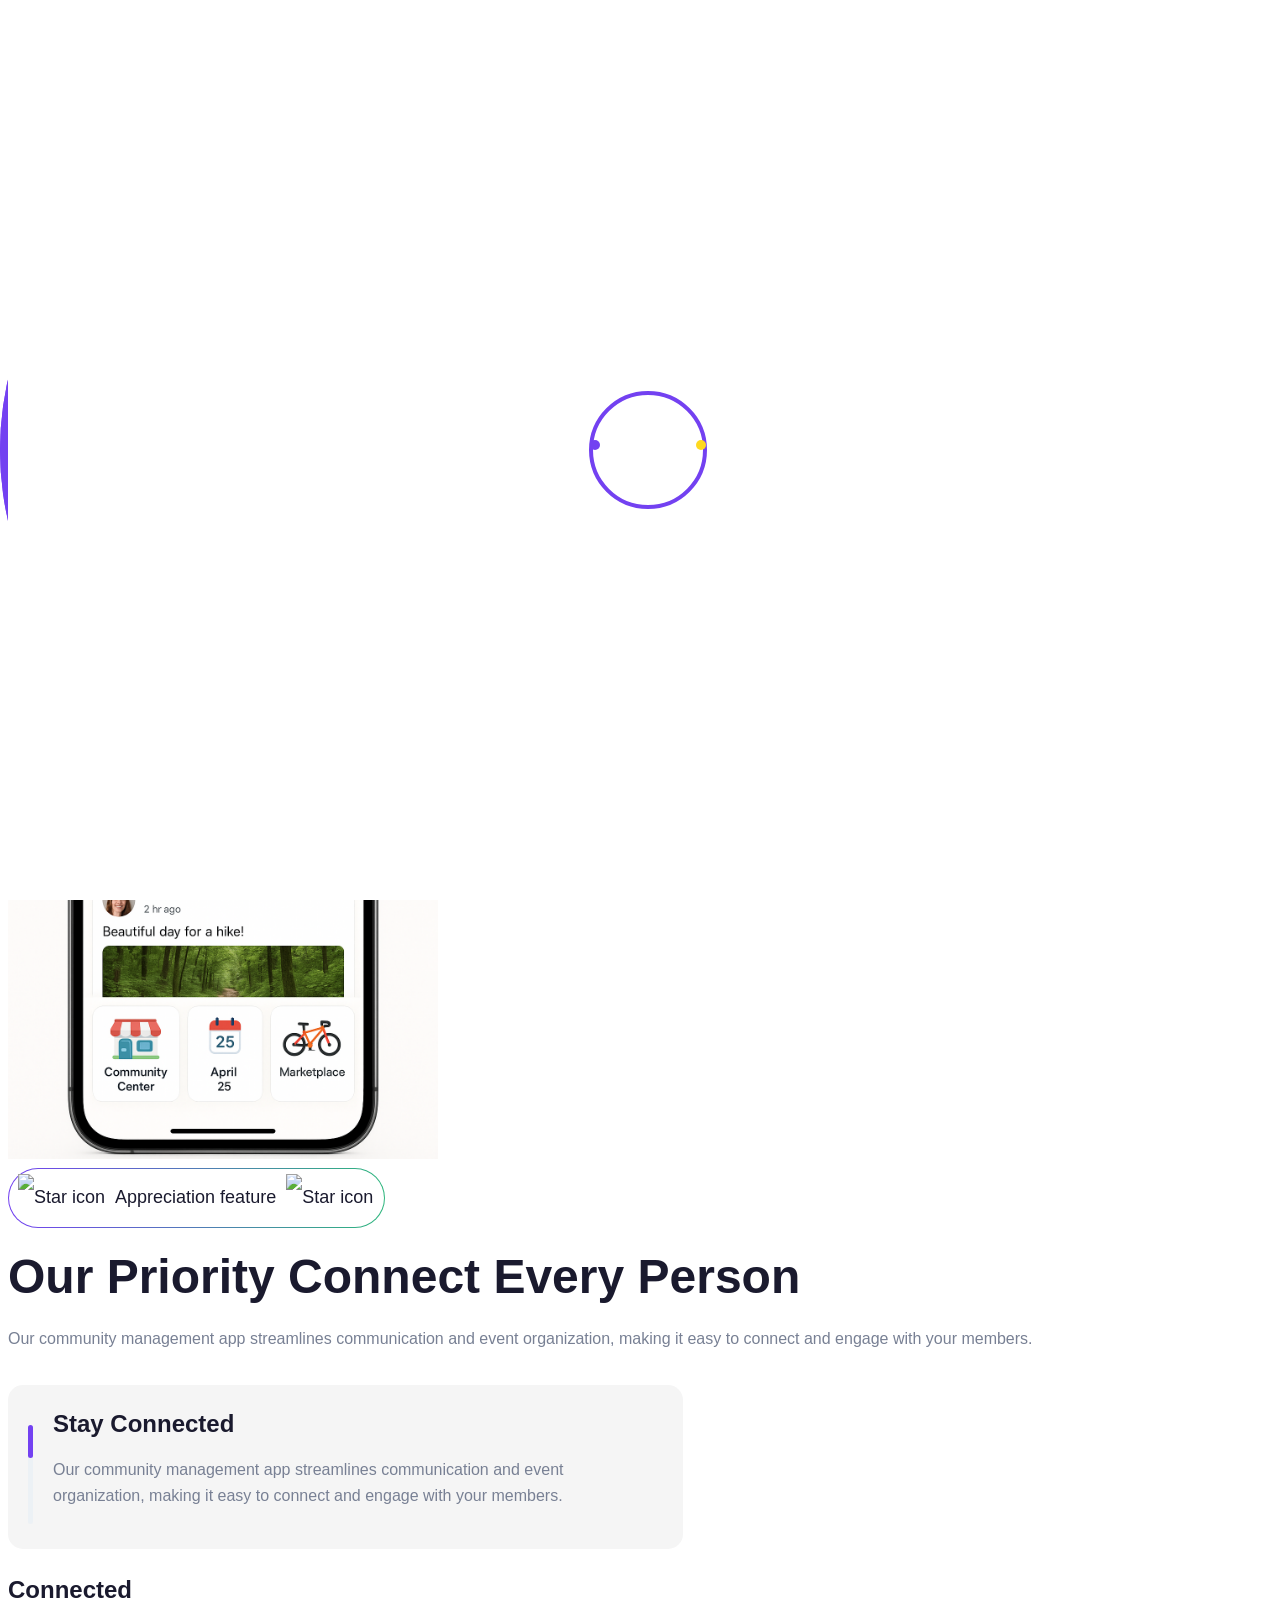
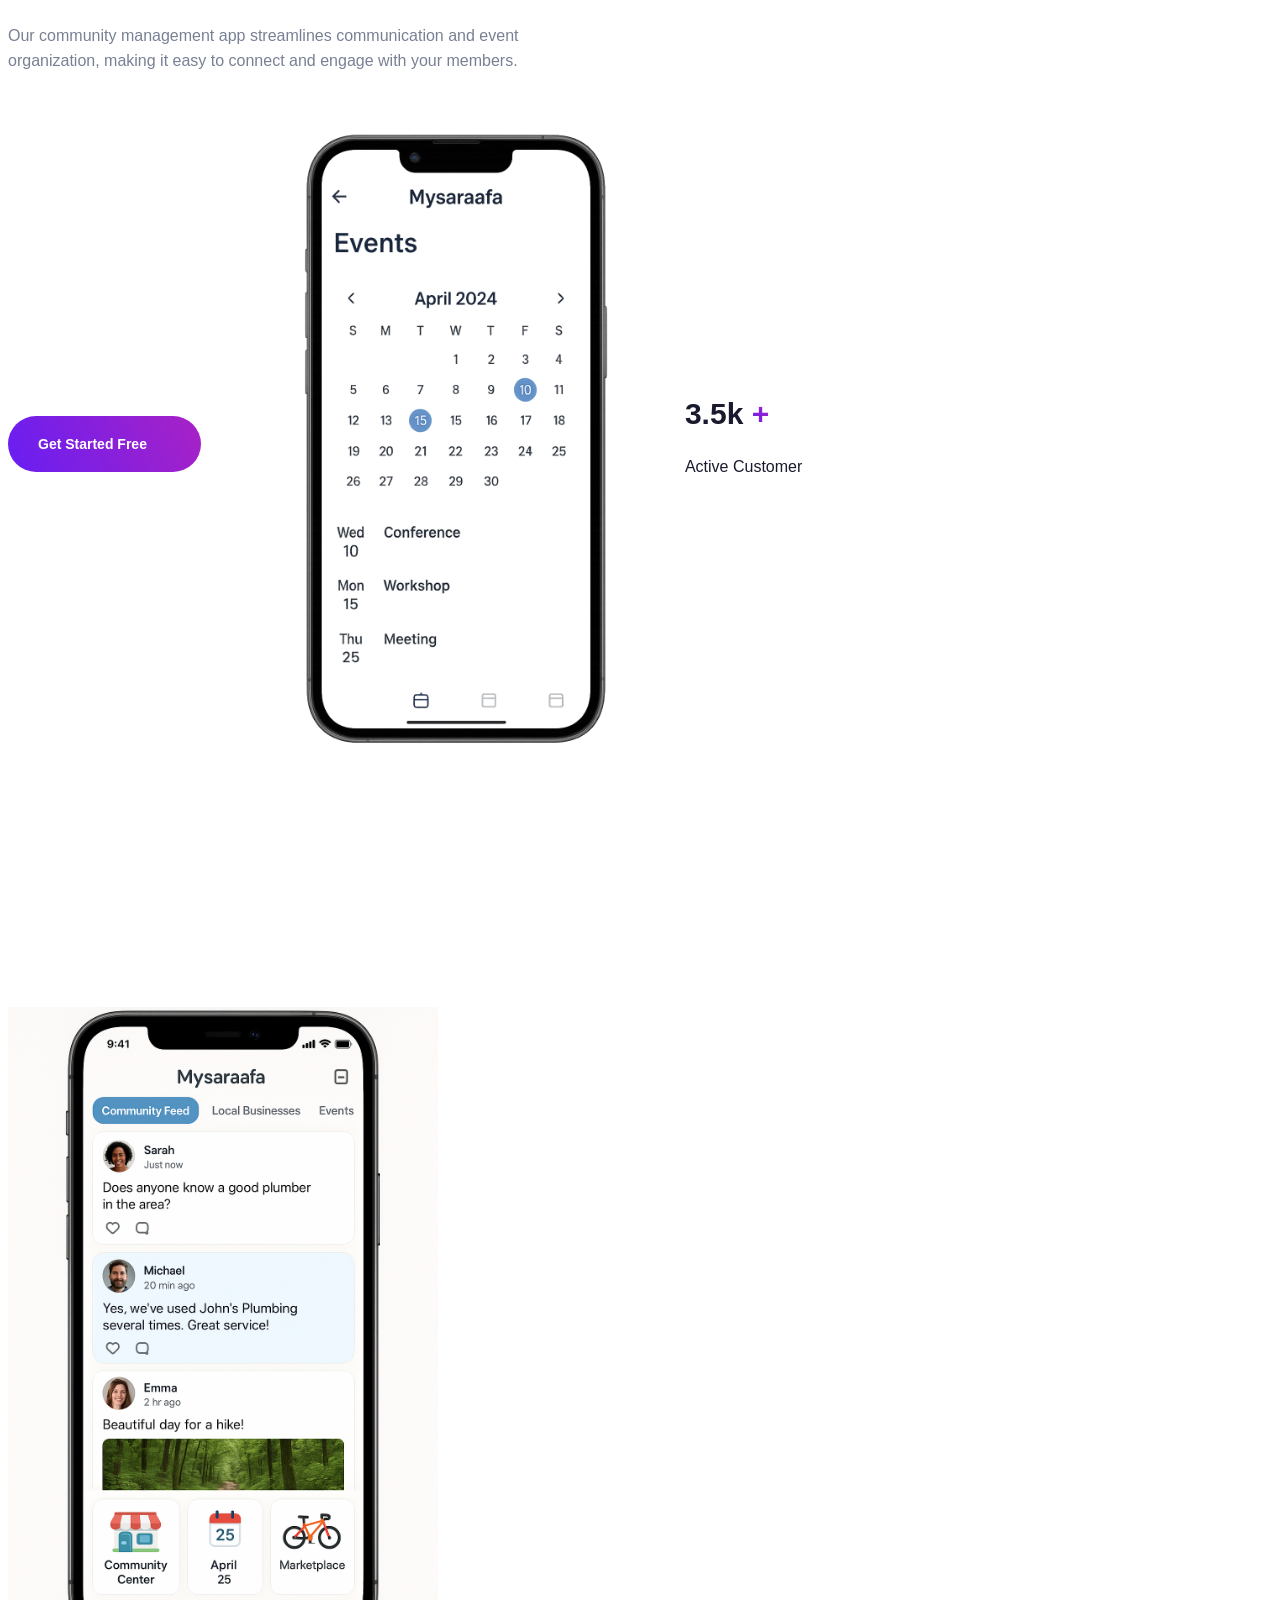
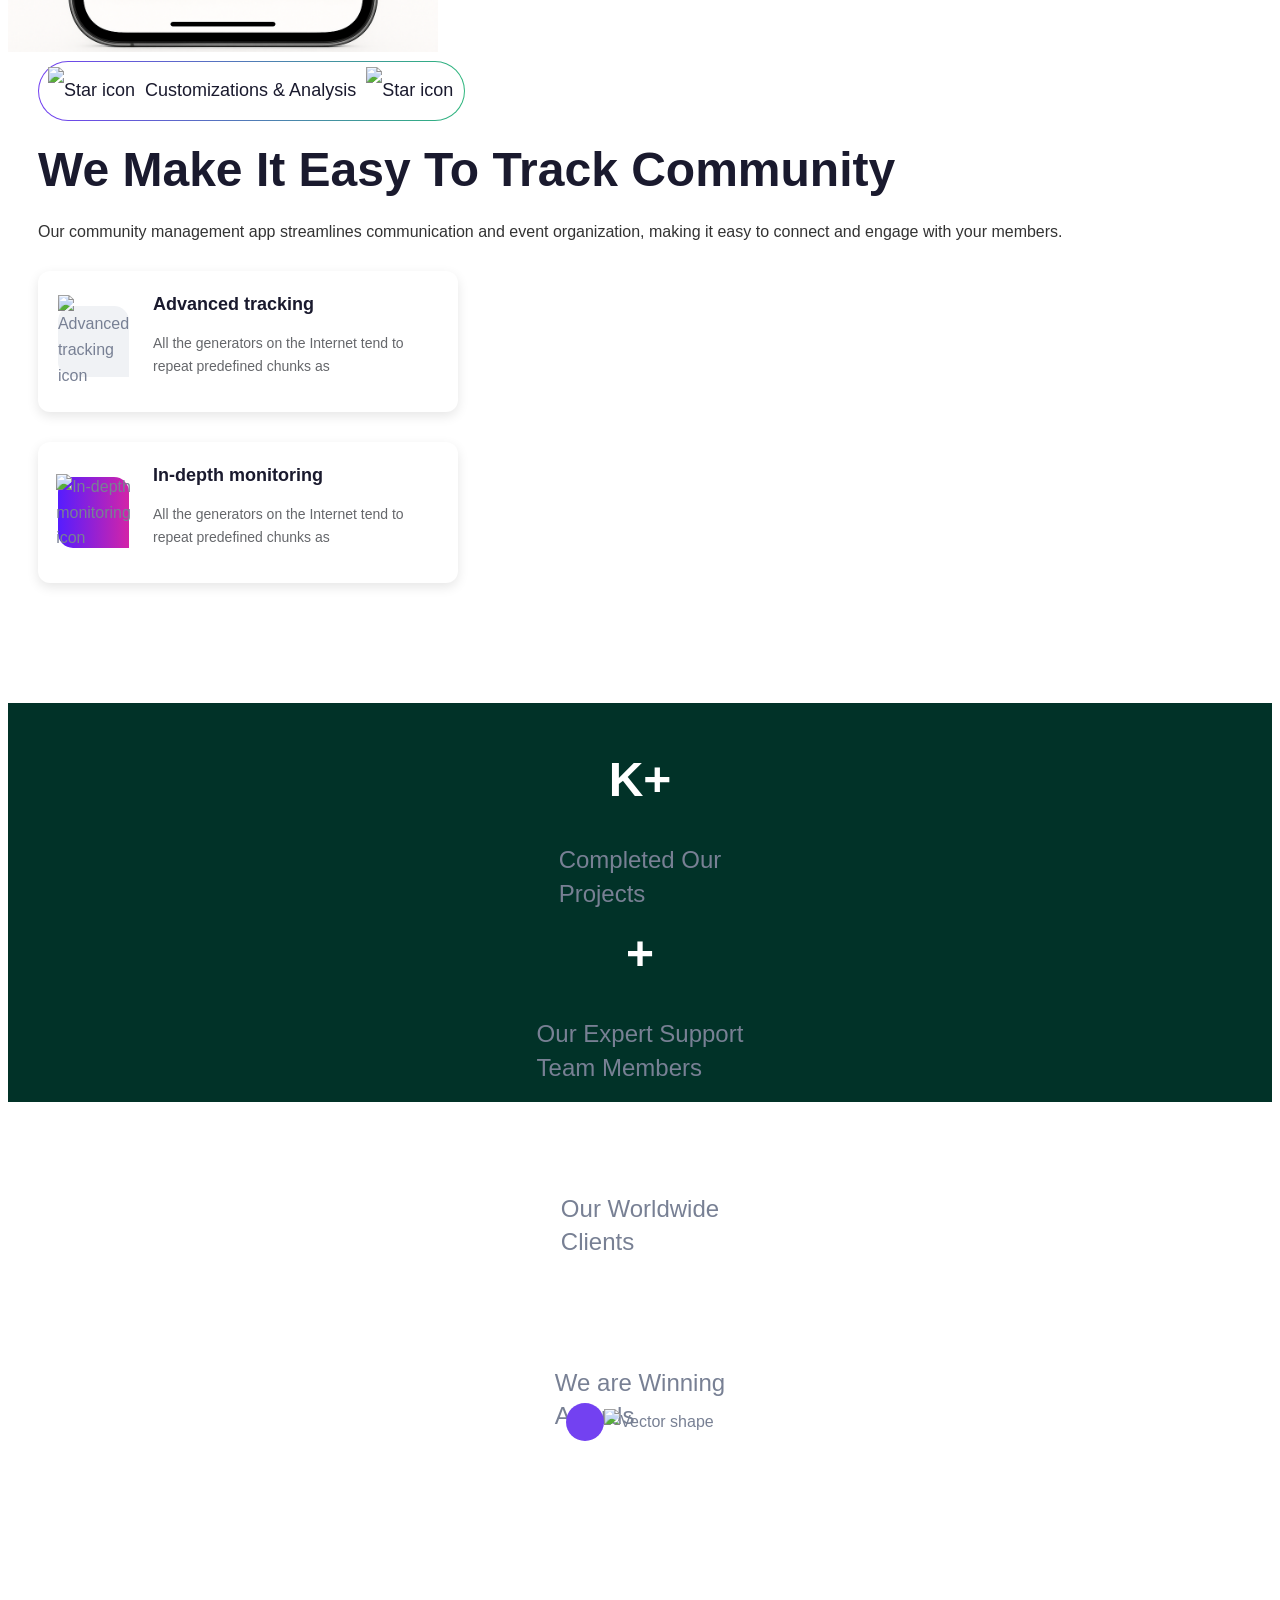
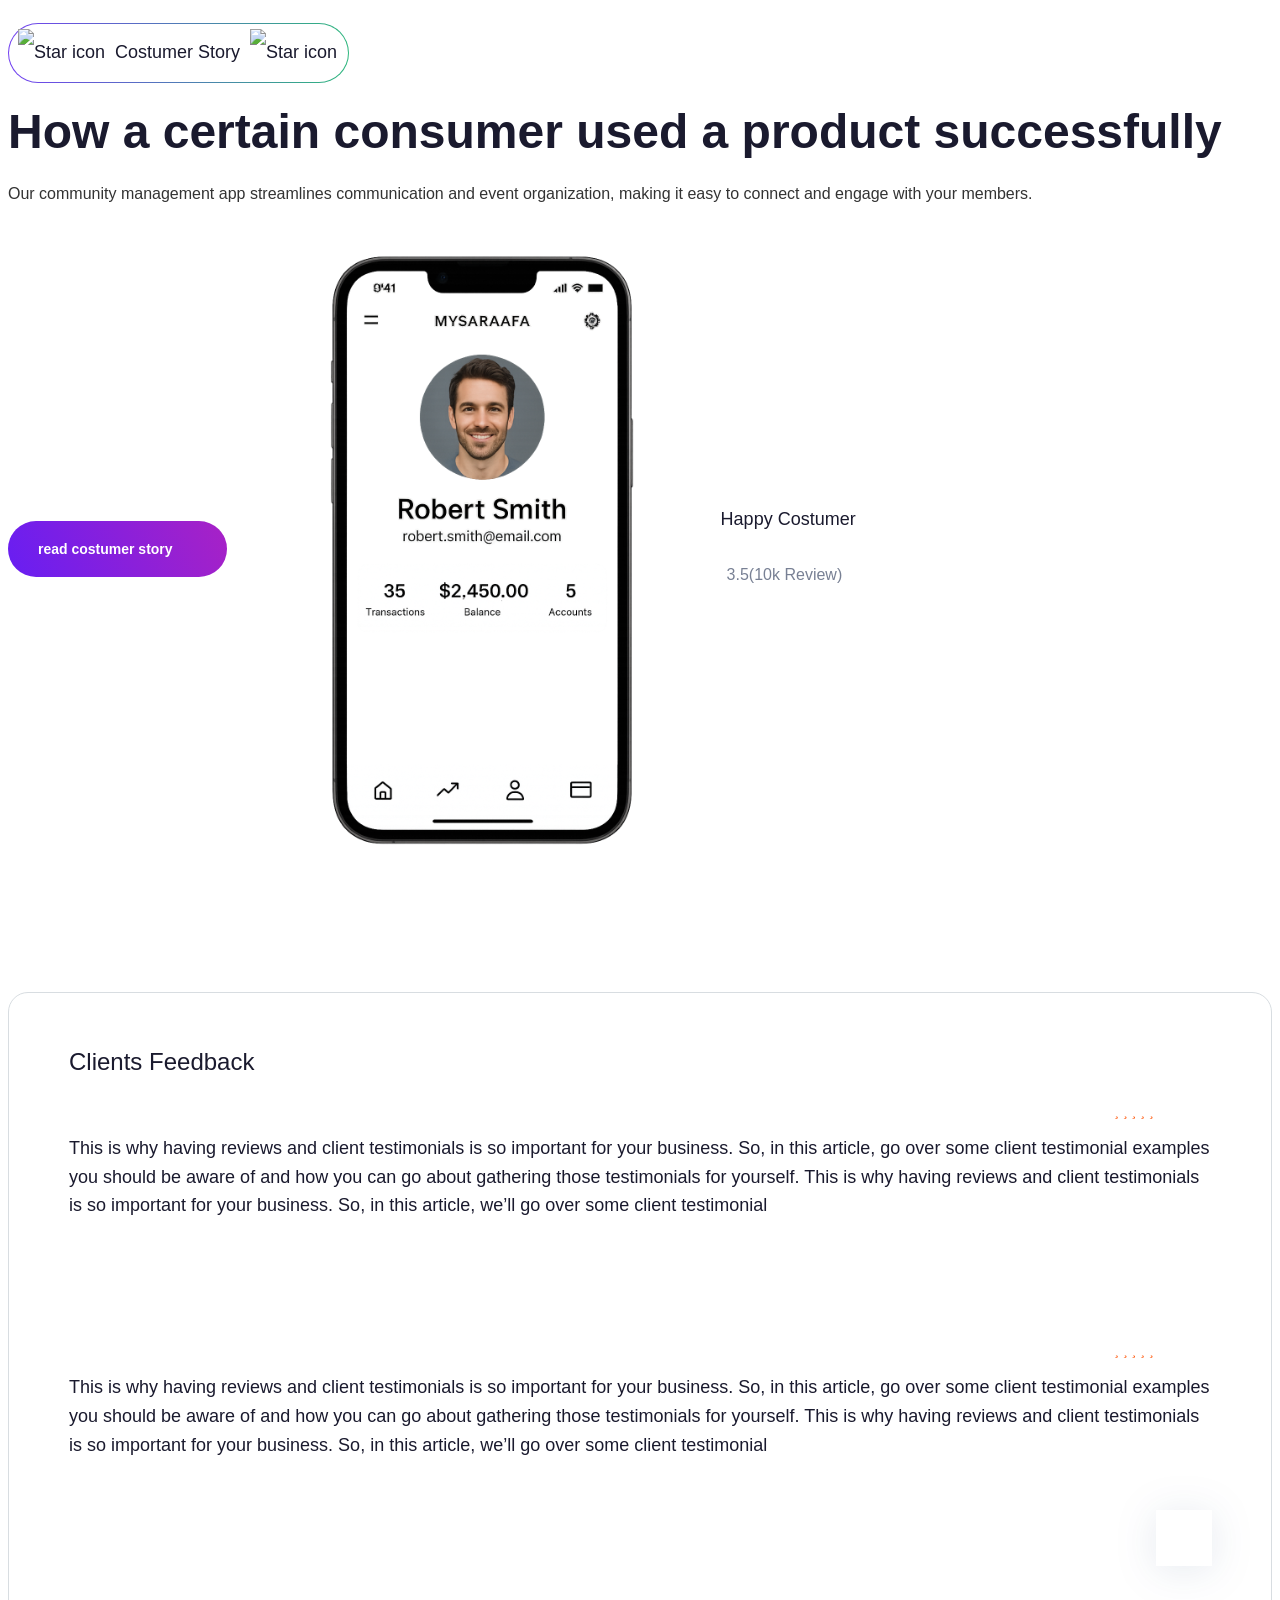
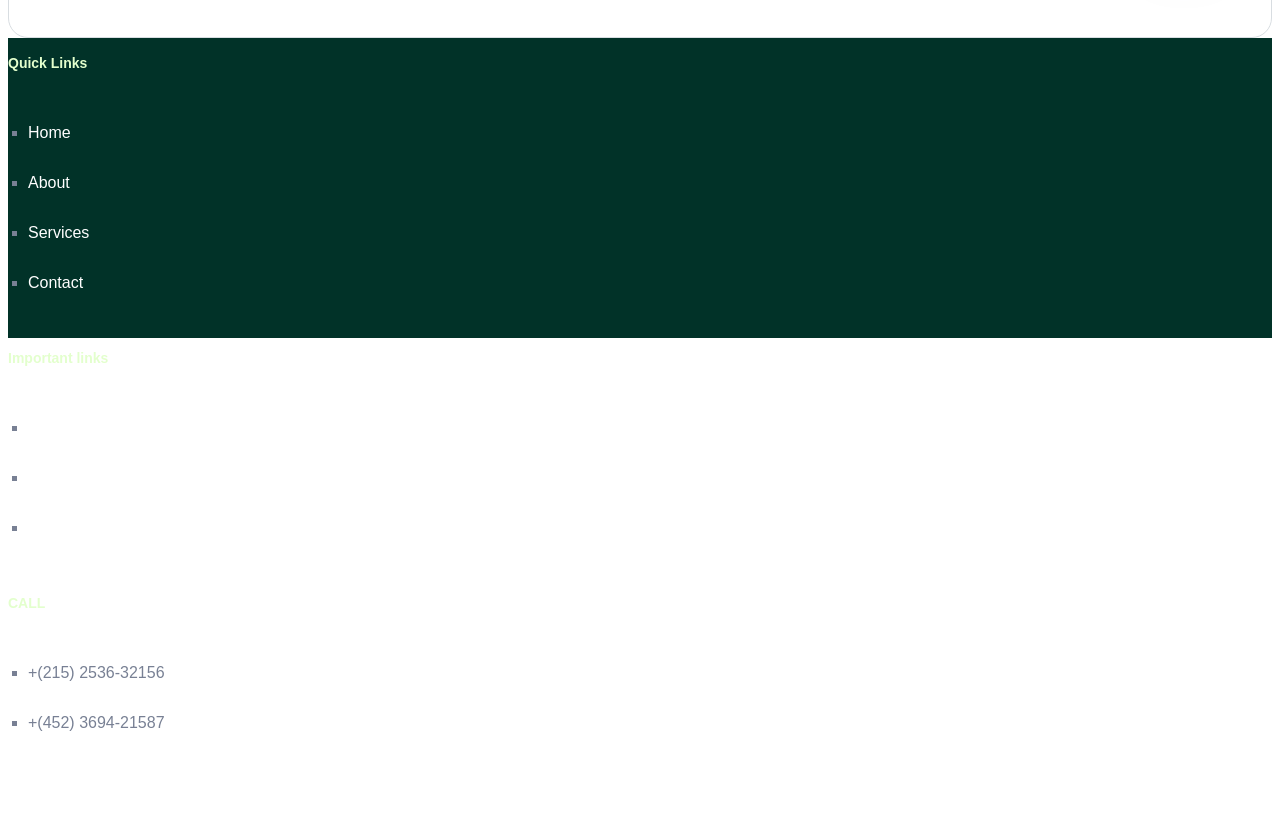
==== landing-page/web/html/Mysarafa/about-us.html @ 3af08a50 "logooo" ====
<!DOCTYPE html>
<html class="no-js" lang="en">
  
<head>
    <!-- Meta Tags -->
    <meta charset="utf-8">
    <meta http-equiv="x-ua-compatible" content="ie=edge">
    <meta name="viewport" content="width=device-width, initial-scale=1">
    <meta name="description" content="SaasoX - saas & sofTware HTML Template">
    <meta name="author" content="Themeservices">
    <!-- Favicon Icon -->
    <link rel="icon" href="assets/img/logo.png">
    <!-- Site Title -->
    <title>Mysarafa</title>
    <link rel="stylesheet" href="assets/css/bootstrap.min.css">
    <link rel="stylesheet" href="assets/css/fontawesome.min.css">
    <link rel="stylesheet" href="assets/css/animate.css">
    <link rel="stylesheet" href="assets/css/odometer.css">
    <link rel="stylesheet" href="assets/css/slick.min.css">
    <link rel="stylesheet" href="assets/css/style.css">
  </head>
  <body>
    <!-- Start Preloader -->
    <div class="cs_preloader cs_white_bg">
      <div class="cs_preloader_in position-relative">
        <span></span>
      </div>
    </div>
    <!-- End Preloader -->
    <!-- Start Header Section -->
    <header class="cs_site_header cs_style_1 cs_sticky_header position-relative">
      <div class="cs_main_header cs_heading_font">
        <div class="container">
          <div class="cs_main_header_in position-relative">
            <div class="cs_header_shape position-absolute">
              <img src="assets/img/header-shape.svg" alt="Header shape">
            </div>
            <div class="cs_main_header_left position-relative z-1">
              <a class="cs_site_branding" href="index.html" aria-label="Home page link">
              <img src="assets/img/new_logo.png" alt="Logo" class="logo-img">
              </a>
            </div>
            <div class="cs_main_header_center">
              <div class="cs_nav">
                <ul class="cs_nav_list">
                  <li class="menu-item-has-children">
                    <a href="index.html" aria-label="Menu link">Home</a>
                    <!-- <ul>
                      <li><a href="index-2.html" aria-label="Menu link">Home Main</a></li>
                      <li><a href="home-v2.html" aria-label="Menu link">Home V2</a></li>
                      <li><a href="home-v3.html" aria-label="Menu link">Home V3</a></li>
                    </ul> -->
                  </li>
                  <li><a href="about-us.html" aria-label="Menu link">About Us</a></li>
                  <li class="menu-item-has-children">
                    <a href="services.html" aria-label="Menu link">Services</a>
                    <!-- <ul>
                      <li><a href="services.html" aria-label="Menu link">Services</a></li>
                      <li><a href="service-details.html" aria-label="Menu link">Service Details</a></li>
                    </ul> -->
                  </li>
                  <li class="menu-item-has-children">
                    <a href="" aria-label="Menu link">Pages</a>
                    <!-- <ul>
                      <li><a href="team.html" aria-label="Menu link">Our Team</a></li>
                      <li><a href="team-details.html" aria-label="Menu link">Team Details</a></li>
                      <li><a href="projects.html" aria-label="Menu link">Our Projects</a></li>
                      <li><a href="project-details.html" aria-label="Menu link">Project Details</a></li>
                      <li><a href="pricing.html" aria-label="Menu link">Our Pricing</a></li>
                      <li><a href="integrations.html" aria-label="Menu link">Integrations</a></li>
                      <li><a href="faqs.html" aria-label="Menu link">FAQ & Answer</a></li>
                      <li><a href="error.html" aria-label="Menu link">Error</a></li>
                    </ul> -->
                  </li>
                  <li class="menu-item-has-children">
                    <a href="blog.html" aria-label="Menu link">Blog</a>
                    <!-- <ul>
                      <li><a href="blog.html" aria-label="Menu link">Blog</a></li>
                      <li><a href="blog-standard.html" aria-label="Menu link">Blog Standard</a></li>
                      <li><a href="blog-details.html" aria-label="Menu link">Blog Details</a></li>
                    </ul> -->
                  </li>
                  <li><a href="contact.html" aria-label="Menu link">Contact Us</a></li>
                </ul>
              </div>
            </div>
            <div class="cs_main_header_right">
              <a href="contact.html" aria-label="Get started button" class="cs_btn cs_style_1 cs_bg_1 cs_fs_14 cs_bold cs_white_color text-uppercase">
              <span>Get Started</span>
              <span class="cs_btn_icon"><i class="fa-solid fa-arrow-right"></i></span>
              </a>
            </div>
          </div>
        </div>
      </div>
    </header>
    <!-- End Header Section -->
    <!-- Start Page Heading -->
    <section class="cs_page_heading cs_bg_filed text-center cs_gray_bg_2 position-relative overflow-hidden" data-src="assets/img/page-heading-bg.svg">
      <div class="container">
        <h1 class="cs_fs_64 cs_bold cs_mb_8">About Us</h1>
        <ol class="breadcrumb cs_fs_18 cs_heading_font">
          <li class="breadcrumb-item"><a aria-label="Back to home page link" href="index.html">Home</a></li>
          <li class="breadcrumb-item active">About Us</li>
        </ol>
      </div>
    </section>
    <!-- End Page Heading -->
    <!-- Start Feature Section -->
    <section class="position-relative">
      <div class="cs_height_120 cs_height_lg_80"></div>
      <div class="container">
        <div class="cs_card cs_style_2 position-relative z-1">
          <div class="row cs_gap_y_40">
            <div class="col-lg-6 order-lg-2">
              <div class="cs_card_thumbnail">
                <img src="assets/img/image(2).png" alt="Dashboard image">
              </div>
            </div>
            <div class="col-lg-6 order-lg-1">
              <div class="cs_card_content">
                <div class="cs_section_heading cs_style_1 cs_mb_34">
                  <div class="cs_section_subtitle cs_fs_18 cs_heading_color cs_mb_22">
                    <img src="assets/img/icons/star-1.svg" alt="Star icon">
                    <span>Appreciation feature</span>
                    <img src="assets/img/icons/star-1.svg" alt="Star icon">
                  </div>
                  <h2 class="cs_section_title cs_fs_48 cs_semibold">Our Priority Connect Every Person</h2>
                  <p class="mb-0">Our community management app streamlines communication and event organization, making it easy to connect and engage with your members.</p>
                </div>
                <div class="cs_service_item cs_radius_15 cs_gray_bg_2 cs_mb_24 cs_active">
                  <h3 class="cs_service_title cs_fs_24 cs_semibold cs_mb_8">Stay Connected</h3>
                  <p class="mb-0">Our community management app streamlines communication and event organization, making it easy to connect and engage with your members.</p>
                </div>
                <div class="cs_service_item cs_radius_15 cs_mb_48">
                  <h3 class="cs_service_title cs_fs_24 cs_semibold cs_mb_8">Connected</h3>
                  <p class="mb-0">Our community management app streamlines communication and event organization, making it easy to connect and engage with your members.</p>
                </div>
                <div class="cs_btns_group">
                  <a href="contact.html" aria-label="Get started button" class="cs_btn cs_style_1 cs_bg_1 cs_fs_14 cs_bold cs_white_color text-uppercase">
                  <span>Get Started Free</span>
                  <span class="cs_btn_icon"><i class="fa-solid fa-arrow-right"></i></span>
                  </a>
                  <div class="cs_client_info_wrapper">
                    <img src="assets/img/image(6).png" alt="Customers image">
                    <div>
                      <h3 class="cs_fs_30 cs_semibold mb-0">3.5k <span>+</span></h3>
                      <p class="cs_heading_color mb-0">Active Customer</p>
                    </div>
                  </div>
                </div>
              </div>
            </div>
          </div>
        </div>
      </div>
      <div class="cs_height_120 cs_height_lg_80"></div>
    </section>
    <!-- End Feature Section -->
    <!-- Start Customer Review Section -->
    <!-- <section class="cs_customer_review cs_bg_filed cs_radius_50" data-src="assets/img/rating-bg-1.svg">
      <div class="container">
        <div class="cs_section_heading cs_style_1 text-center cs_mb_47">
          <h2 class="cs_fs_48 cs_semibold cs_white_color mb-0">Customers Have Consistently <br> Rated Saaso 4.9/5</h2>
        </div>
        <div class="row cs_row_gap_30 cs_gap_y_30">
          <div class="col-lg-4">
            <div class="cs_review_item cs_center_column cs_radius_20 text-center">
              <div class="cs_rating_container cs_center cs_mb_32">
                <div class="cs_rating" data-rating="0">
                  <div class="cs_rating_percentage"></div>
                </div>
              </div>
              <p class="cs_fs_20 cs_white_color cs_mb_33">"The Interface Is Excellent"</p>
              <img src="assets/img/rating-logo-1.svg" alt="Logo">
            </div>
          </div>
          <div class="col-lg-4">
            <div class="cs_review_item cs_center_column cs_radius_20 text-center">
              <div class="cs_rating_container cs_center cs_mb_32">
                <div class="cs_rating" data-rating="0">
                  <div class="cs_rating_percentage"></div>
                </div>
              </div>
              <p class="cs_fs_20 cs_white_color cs_mb_33">"Improvements In Every Release"</p>
              <img src="assets/img/rating-logo-2.svg" alt="Logo">
            </div>
          </div>
          <div class="col-lg-4">
            <div class="cs_review_item cs_center_column cs_radius_20 text-center">
              <div class="cs_rating_container cs_center cs_mb_32">
                <div class="cs_rating" data-rating="0">
                  <div class="cs_rating_percentage"></div>
                </div>
              </div>
              <p class="cs_fs_20 cs_white_color cs_mb_33">"The Interface Is Excellent"</p>
              <img src="assets/img/rating-logo-3.svg" alt="Logo">
            </div>
          </div>
        </div>
      </div>
    </section> -->
    <!-- End Customer Review Section -->
    <!-- Start Customization Section -->
    <section class="position-relative">
      <div class="cs_height_120 cs_height_lg_80"></div>
      <div class="container">
        <div class="cs_card cs_style_1 cs_type_3">
          <div class="row cs_gap_y_50 position-relative z-1">
            <div class="col-lg-6">
              <div class="cs_card_thumbnail position-relative">
                <img src="assets/img/image(2).png" alt="Dashboard image">
              </div>
            </div>
            <div class="col-lg-6">
              <div class="cs_card_content">
                <div class="cs_section_heading cs_style_1 cs_mb_27">
                  <div class="cs_section_subtitle cs_fs_18 cs_heading_color cs_mb_22">
                    <img src="assets/img/icons/star-1.svg" alt="Star icon">
                    <span>Customizations & Analysis</span>
                    <img src="assets/img/icons/star-1.svg" alt="Star icon">
                  </div>
                  <h2 class="cs_section_title cs_fs_48 cs_semibold">We Make It Easy To Track Community </h2>
                  <p class="cs_card_desc mb-0">Our community management app streamlines communication and event organization, making it easy to connect and engage with your members.</p>
                </div>
                <div class="cs_iconbox_wrapper_1">
                  <div class="cs_iconbox cs_style_1 cs_type_1">
                    <span class="cs_iconbox_icon cs_center cs_accent_bg">
                    <img src="assets/img/icons/advanced-tracking.svg" alt="Advanced tracking icon">
                    </span>
                    <div class="cs_iconbox_info">
                      <h3 class="cs_fs_20 cs_semibold cs_mb_1">Advanced tracking</h3>
                      <p class="mb-0">All the generators on the Internet tend to repeat predefined chunks as</p>
                    </div>
                  </div>
                  <div class="cs_iconbox cs_style_1 cs_type_1">
                    <span class="cs_iconbox_icon cs_center cs_bg_1">
                    <img src="assets/img/icons/in-depth.svg" alt="In-depth monitoring icon">
                    </span>
                    <div class="cs_iconbox_info">
                      <h3 class="cs_fs_20 cs_semibold cs_mb_1">In-depth monitoring</h3>
                      <p class="mb-0">All the generators on the Internet tend to repeat predefined chunks as</p>
                    </div>
                  </div>
                </div>
              </div>
            </div>
          </div>
        </div>
      </div>
      <div class="cs_height_120 cs_height_lg_80"></div>
    </section>
    <!-- End Customization Section -->
    <!-- Start Counter Section -->
    <div class="cs_counter cs_style_1 cs_type_1 cs_accent_bg" data-src="assets/img/counter-bg-2.svg">
      <div class="container">
        <div class="row cs_gap_y_30">
          <div class="col-lg-3 col-sm-6">
            <div class="cs_numberbox cs_center_column text-center">
              <div class="cs_counter_number cs_fs_48 cs_semibold cs_white_color cs_mb_10">
                <span class="odometer" data-count-to="16"></span>K+
              </div>
              <p class="cs_fs_24 cs_heading_font mb-0">Completed Our <br> Projects</p>
            </div>
          </div>
          <div class="col-lg-3 col-sm-6">
            <div class="cs_numberbox cs_center_column text-center">
              <div class="cs_counter_number cs_fs_48 cs_semibold cs_white_color cs_mb_10">
                <span class="odometer" data-count-to="180"></span>+
              </div>
              <p class="cs_fs_24 cs_heading_font mb-0">Our Expert Support <br> Team Members</p>
            </div>
          </div>
          <div class="col-lg-3 col-sm-6">
            <div class="cs_numberbox cs_center_column text-center">
              <div class="cs_counter_number cs_fs_48 cs_semibold cs_white_color cs_mb_10">
                <span class="odometer" data-count-to="6"></span>K+
              </div>
              <p class="cs_fs_24 cs_heading_font mb-0">Our Worldwide <br> Clients</p>
            </div>
          </div>
          <div class="col-lg-3 col-sm-6">
            <div class="cs_numberbox cs_center_column text-center">
               
              <div class="cs_counter_number cs_fs_48 cs_semibold cs_white_color cs_mb_10">
                <span class="odometer" data-count-to="35"></span>+
              </div>
              <p class="cs_fs_24 cs_heading_font mb-0">We are Winning <br> Awards</p>
            </div>
          </div>
        </div>
      </div>
    </div>
    <!-- End Counter Section -->
    <!-- Start Customer Story Section -->
    <section>
      <div class="cs_height_120 cs_height_lg_80"></div>
      <div class="container">
        <div class="cs_card cs_style_1 cs_type_5">
          <div class="row cs_gap_y_30">
            <div class="col-lg-5 order-lg-2">
              <a href="https://www.youtube.com/embed/HC-tgFdIcB0" aria-label="Click to play video" class="cs_video cs_style_1 cs_center cs_video_open cs_bg_filed cs_radius_15 position-relative" data-src="assets/img/video-bg-1.jpg">
                <span class="cs_player_btn cs_style_1 cs_center cs_radius_100 cs_theme_bg_2 cs_white_color position-relative"><i class="fa-solid fa-play"></i>
                </span>
                <div class="cs_vector_shape_5 position-absolute">
                  <img src="assets/img/vector-10.svg" alt="Vector shape">
                </div>
              </a>
            </div>
            <div class="col-lg-7 order-lg-1">
              <div class="cs_card_content">
                <div class="cs_section_heading cs_style_1 cs_mb_20">
                  <div class="cs_section_subtitle cs_fs_18 cs_heading_color cs_mb_22">
                    <img src="assets/img/icons/star-1.svg" alt="Star icon">
                    <span>Costumer Story</span>
                    <img src="assets/img/icons/star-1.svg" alt="Star icon">
                  </div>
                  <h2 class="cs_section_title cs_fs_48 cs_semibold text-capitalize mb-0">How a certain consumer used a product successfully</h2>
                </div>
                <p class="cs_card_desc cs_mb_51">Our community management app streamlines communication and event organization, making it easy to connect and engage with your members.</p>
                <div class="cs_btns_group">
                  <a href="#" aria-label="Get started button" class="cs_btn cs_style_1 cs_bg_1 cs_fs_14 cs_bold cs_white_color text-uppercase">
                  <span>read costumer story </span>
                  <span class="cs_btn_icon"><i class="fa-solid fa-arrow-right"></i></span>
                  </a>
                  <div class="cs_client_info_wrapper">
                    <img src="assets/img/image(7).png" alt="Customers image">
                    <div>
                      <h3 class="cs_fs_18 cs_normal mb-0">Happy Costumer</h3>
                      <p class="mb-0"><span class="cs_theme_color_5"><i class="fa-solid fa-star"></i></span> 3.5(10k Review)</p>
                    </div>
                  </div>
                </div>
              </div>
            </div>
          </div>
        </div>
      </div>
    </section>
    <!-- End Customer Story Section -->
    <!-- Start Testimonial Section -->
    <section class="cs_slider cs_style_1 cs_slider_gap_30 position-relative">
      <div class="cs_height_120 cs_height_lg_80"></div>
      <div class="container">
        <div class="cs_testimonial_slider_wrapper cs_radius_20 position-relative">
          <div class="cs_section_heading cs_style_1 cs_mb_10">
            <h2 class="cs_section_title cs_fs_24 cs_normal mb-0">Clients Feedback</h2>
          </div>
          <div class="cs_slider_container" data-autoplay="0" data-loop="1" data-speed="600" data-center="0" data-variable-width="0" data-slides-per-view="responsive" data-xs-slides="1" data-sm-slides="1" data-md-slides="1" data-lg-slides="1" data-add-slides="1">
            <div class="cs_slider_wrapper">
              <div class="cs_slide">
                <div class="cs_testimonial cs_style_2">
                  <div class="cs_testimonial_heading cs_mb_10">
                    <span class="cs_quote_icon cs_center cs_white_bg cs_radius_100">
                    <img src="assets/img/icons/qote.svg" alt="Quote icon">
                    </span>
                    <div class="cs_rating" data-rating="5">
                      <div class="cs_rating_percentage"></div>
                    </div>
                  </div>
                  <blockquote>This is why having reviews and client testimonials is so important for your business. So, in this article,  go over some client testimonial examples you should be aware of and how you can go about gathering those testimonials for yourself. This is why having reviews and client testimonials is so important for your business. So, in this article, we’ll go over some client testimonial</blockquote>
                  <div class="cs_avatar cs_style_1">
                    <span class="cs_avatar_icon cs_center cs_radius_100">
                    <img src="assets/img/avatar-5.jpg" alt="Avatar">
                    </span>
                    <div class="cs_avatar_info">
                      <h3 class="cs_fs_20 cs_semibold mb-0">Juliana Rose</h3>
                      <p class="cs_fs_14 mb-0">Marketing Manager</p>
                    </div>
                  </div>
                </div>
              </div>
              <div class="cs_slide">
                <div class="cs_testimonial cs_style_2">
                  <div class="cs_testimonial_heading cs_mb_10">
                    <span class="cs_quote_icon cs_center cs_white_bg cs_radius_100">
                    <img src="assets/img/icons/qote.svg" alt="Quote icon">
                    </span>
                    <div class="cs_rating" data-rating="5">
                      <div class="cs_rating_percentage"></div>
                    </div>
                  </div>
                  <blockquote>This is why having reviews and client testimonials is so important for your business. So, in this article,  go over some client testimonial examples you should be aware of and how you can go about gathering those testimonials for yourself. This is why having reviews and client testimonials is so important for your business. So, in this article, we’ll go over some client testimonial</blockquote>
                  <div class="cs_avatar cs_style_1">
                    <span class="cs_avatar_icon cs_center cs_radius_100">
                    <img src="assets/img/avatar-6.jpg" alt="Avatar">
                    </span>
                    <div class="cs_avatar_info">
                      <h3 class="cs_fs_20 cs_semibold mb-0">Anjelina Rose</h3>
                      <p class="cs_fs_14 mb-0">UI/UX Designer</p>
                    </div>
                  </div>
                </div>
              </div>
            </div>
            <div class="cs_slider_arrows cs_style_1">
              <div class="cs_right_arrow rounded-circle cs_center cs_white_bg cs_theme_color_2 slick-arrow">
                <i class="fa-solid fa-chevron-right"></i>
              </div>
            </div>
          </div>
        </div>
      </div>
    </section>
    <!-- End Testimonial Section -->
    <!-- Start Team Section -->
    <!-- <section class="position-relative">
      <div class="cs_height_120 cs_height_lg_80"></div>
      <div class="container">
        <div class="cs_section_heading cs_style_1 cs_center_column cs_mb_47 text-center position-relative z-1">
          <div class="cs_section_subtitle cs_fs_18 cs_heading_color cs_mb_22">
            <img src="assets/img/icons/star-1.svg" alt="Star icon">
            <span>Our Team</span>
            <img src="assets/img/icons/star-1.svg" alt="Star icon">
          </div>
          <h2 class="cs_section_title cs_fs_48 cs_semibold mb-0">Our Experts Team Member</h2>
        </div>
        <div class="row cs_row_gap_30 cs_gap_y_30 justify-content-center">
          <div class="col-lg-4">
            <div class="cs_team cs_style_1">
              <a href="team-details.html" class="cs_team_thumbnail cs_radius_100 cs_center position-relative z-1">
              <img src="assets/img/team-img-1.jpg" alt="Team image">
              </a>
              <div class="cs_team_info cs_radius_30 cs_white_bg cs_center_column text-center">
                <h3 class="cs_team_title cs_fs_24 cs_semibold cs_mb_4"><a href="team-details.html">Miler Michel</a></h3>
                <p class="cs_fs_18 cs_heading_color cs_mb_12">co-Founder</p>
                <div class="cs_social_links cs_style_1">
                  <a href="#" aria-label="Social link"><i class="fa-brands fa-facebook-f"></i></a>
                  <a href="#" aria-label="Social link"><i class="fa-brands fa-twitter"></i></a>
                  <a href="#" aria-label="Social link"><i class="fa-brands fa-instagram"></i></a>
                  <a href="#" aria-label="Social link"><i class="fa-brands fa-pinterest-p"></i></a>
                </div>
              </div>
            </div>
          </div>
          <div class="col-lg-4">
            <div class="cs_team cs_style_1">
              <a href="team-details.html" class="cs_team_thumbnail cs_radius_100 cs_center position-relative z-1">
              <img src="assets/img/team-img-2.jpg" alt="Team image">
              </a>
              <div class="cs_team_info cs_radius_30 cs_white_bg cs_center_column text-center">
                <h3 class="cs_team_title cs_fs_24 cs_semibold cs_mb_4"><a href="team-details.html">Olivia Martinez</a></h3>
                <p class="cs_fs_18 cs_heading_color cs_mb_12">co-Founder</p>
                <div class="cs_social_links cs_style_1">
                  <a href="#" aria-label="Social link"><i class="fa-brands fa-facebook-f"></i></a>
                  <a href="#" aria-label="Social link"><i class="fa-brands fa-twitter"></i></a>
                  <a href="#" aria-label="Social link"><i class="fa-brands fa-instagram"></i></a>
                  <a href="#" aria-label="Social link"><i class="fa-brands fa-pinterest-p"></i></a>
                </div>
              </div>
            </div>
          </div>
          <div class="col-lg-4">
            <div class="cs_team cs_style_1">
              <a href="team-details.html" class="cs_team_thumbnail cs_radius_100 cs_center position-relative z-1">
              <img src="assets/img/team-img-3.jpg" alt="Team image">
              </a>
              <div class="cs_team_info cs_radius_30 cs_white_bg cs_center_column text-center">
                <h3 class="cs_team_title cs_fs_24 cs_semibold cs_mb_4"><a href="team-details.html">Scarlett Adams</a></h3>
                <p class="cs_fs_18 cs_heading_color cs_mb_12">HR manager</p>
                <div class="cs_social_links cs_style_1">
                  <a href="#" aria-label="Social link"><i class="fa-brands fa-facebook-f"></i></a>
                  <a href="#" aria-label="Social link"><i class="fa-brands fa-twitter"></i></a>
                  <a href="#" aria-label="Social link"><i class="fa-brands fa-instagram"></i></a>
                  <a href="#" aria-label="Social link"><i class="fa-brands fa-pinterest-p"></i></a>
                </div>
              </div>
            </div>
          </div>
        </div>
      </div>
      <div class="cs_height_120 cs_height_lg_80"></div>
    </section> -->
    <!-- End Team Section -->
    <!-- Start Footer Section -->
       <footer class="cs_footer cs_style_1 cs_type_2 cs_accent_bg cs_bg_filed cs_height" data-src="assets/img/footer-bg-3.svg">
      
      <div class="container">
        <div class="cs_footer_top position-relative">
          <div class="row">
            <div class="col-md-4 col-6">
              <h1 class="cs_fs_14 cs_theme_color_4 mb-0 cs_gap">Quick Links</h1>
              <ul class="">
                <li><a href="index.html" class="cs_white_color cs_gap ">Home</a></li>
                <li><a href="about-us.html"class="cs_white_color cs_gap ">About</a></li>
                <li><a href="services.html" class="cs_white_color cs_gap ">Services</a></li>
                <li><a href="contact.html" class="cs_white_color cs_gap ">Contact</a></li>
              </ul>

            </div>
            <div class="col-md-4 col-6">
              <h1 class="cs_fs_14 cs_theme_color_4 mb-0 cs_gap" >Important links</h1>
              <ul>
                <li> <a href="#"style="color: white; " class="cs_gap">Terms and Condition</a></li>
                <li><a href="#"class="cs_white_color cs_margin cs_gap">Privacy Policy</a></li>
                <li>  <a href="#" class="cs_white_color cs_margin cs_gap">Blogs</a></li>
              </ul>

            </div>
            <div class="col-md-4 col-12">
              <h1 class="cs_fs_14 cs_theme_color_4 mb-0 cs_gap">CALL</h1>
              <ul>
                <li><a href="tel:+215253632156" aria-label="Make a call link" class="cs_gap ">+(215) 2536-32156</a></li>
                <li><a href="tel:+452369421587" aria-label="Make a call link" class="cs_gap">+(452) 3694-21587</a></li>
                
              </ul>

            </div>
         
       
       <div class="cs_footer_bottom position-relative">
          <div class="cs_footer_text cs_white_color text-center">Copyright &copy; <span class="cs_getting_year"></span> Hambire Solutions</div>
        </div>
      </div>
    </footer>

    <!-- End Footer Section -->
    <!-- Start Scroll Up Button -->
    <button type="button" aria-label="Scroll to top button" class="cs_scrollup cs_purple_bg cs_white_color cs_radius_100">
      <svg width="20" height="20" viewBox="0 0 20 20" fill="none" xmlns="http://www.w3.org/2000/svg">
        <path d="M0 10L1.7625 11.7625L8.75 4.7875V20H11.25V4.7875L18.225 11.775L20 10L10 0L0 10Z" fill="currentColor" />
      </svg>
    </button>
    <!-- End Scroll Up Button -->
    <!-- Script -->
    <script src="assets/js/jquery.min.js"></script>
    <script src="assets/js/wow.min.js"></script>
    <script src="assets/js/jquery.slick.min.js"></script>
    <script src="assets/js/isotope.pkgd.min.js"></script>
    <script src="assets/js/odometer.js"></script>
    <script src="assets/js/main.js"></script>
  </body>

</html>
---- landing-page/web/html/Mysarafa/assets/css/style.css ----
/*--------------------------------------------------------------
>> TABLE OF CONTENTS:
----------------------------------------------------------------
01. Google Fonts
02. Color Variable
03. Typography
04. Preloader
05. Spacing
06. General
07. Slider
08. Video Modal
09. Header
10. Footer
11. Sidebar
12. Isotope
13. Hero
14. Cards
15. Iconbox
16. Pricing
17. Testimonial
18. Layouts and Sections
19. Post
20. Team
--------------------------------------------------------------*/
/*--------------------------------------------------------------
 01.  Google Fonts Integration
----------------------------------------------------------------*/
/* Start Sora */
@font-face {
  font-family: "Sora";
  src: url("../fonts/Sora/Sora-VariableFont_wght.ttf") format("truetype");
  font-weight: 100 900;
  font-style: normal;
}
/* Start DM Sans */
@font-face {
  font-family: "DM Sans";
  src: url("../fonts/DM_Sans/DMSans-VariableFont_opsz%2cwght.ttf") format("truetype");
  font-weight: 100 900;
  font-style: normal;
}
/*--------------------------------------------------------------
02. Color Variable
----------------------------------------------------------------*/
:root {
  --white-color: #fff;
  --black-color: #000;
  --heading-color: #1A1A2E;
  --body-color: #788094;
  --accent-color: #013228;
  --border-color: #D8DDE1;
  --theme-color-1: #E3FFCD;
  --theme-color-2: #7341F1;
  --theme-color-3: #FED91F;
  --theme-color-4: #E3FFCD;
  --theme-color-5: #F16615;
  --green-color: #62EC30;
  --gray-color-1: #F5F7FA;
  --gray-color-2: #ECF1F5;
  --heading-font: "Sora", sans-serif;
  --body-font: "DM Sans", sans-serif;
}

/*--------------------------------------------------------------
03. Typography
----------------------------------------------------------------*/
body,
html {
  color: var(--body-color);
  font-family: var(--heading-font);
  font-size: 16px;
  line-height: 1.6em;
  font-weight: 400;
  overflow-x: clip;
  font-family: var(--body-font);
}

h1,
h2,
h3,
h4,
h5,
h6 {
  clear: both;
  color: var(--heading-color);
  padding: 0;
  margin: 0 0 20px 0;
  font-weight: 700;
  line-height: 1.2em;
  font-family: var(--heading-font);
}

h1 {
  font-size: 39px;
}

h2 {
  font-size: 42px;
}

h3 {
  font-size: 30px;
}

h4 {
  font-size: 24px;
}

h5 {
  font-size: 18px;
}

h6 {
  font-size: 16px;
}

p {
  margin-bottom: 15px;
  line-height: 1.6em;
}

ul {
  margin: 0 0 25px 0;
  padding-left: 20px;
  list-style: square outside none;
}

ol {
  padding-left: 20px;
  margin-bottom: 25px;
}

dfn,
cite,
em,
i {
  font-style: italic;
}

blockquote {
  margin: 0 15px;
  font-style: italic;
  font-size: 20px;
  line-height: 1.6em;
  margin: 0;
}

address {
  margin: 0 0 15px;
}


img {
  border: 0;
  max-width: 430px;
  height: auto;
}

a {
  color: inherit;
  text-decoration: none;
  transition: all 0.3s ease;
}

button {
  color: inherit;
  transition: all 0.3s ease;
  cursor: pointer;
}

a:hover {
  text-decoration: none;
  color: var(--accent-color);
}

table {
  width: 100%;
  margin-bottom: 25px;
}
table th {
  font-weight: 600;
  color: var(--body-color);
}
table td,
table th {
  border-top: 1px solid var(--border-color);
  padding: 11px 10px;
}

dl {
  margin-bottom: 25px;
}
dl dt {
  font-weight: 600;
}

b,
strong {
  font-weight: bold;
}

pre {
  color: var(--body-color);
  border: 1px solid var(--border-color);
  font-size: 18px;
  padding: 25px;
  border-radius: 5px;
}

kbd {
  font-size: 100%;
  background-color: var(--body-color);
  border-radius: 5px;
}

input,
textarea {
  color: var(--heading-color);
  transition: all 0.4s ease;
}

/*--------------------------------------------------------------
  04. Preloader
----------------------------------------------------------------*/
.cs_preloader {
  position: fixed;
  display: flex;
  align-items: center;
  justify-content: center;
  z-index: 99999;
  top: 0;
  width: 100%;
  height: 100vh;
}

.cs_preloader_in {
  width: 110px;
  height: 110px;
  position: relative;
  border-radius: 50%;
  border: 4px solid var(--theme-color-2);
}
.cs_preloader_in span {
  display: inline-block;
  width: 20px;
  height: 20px;
  border-radius: 50%;
  position: absolute;
  left: 50%;
  top: 50%;
  transform: translate(-50%, -50%);
  animation: spin 3s linear infinite;
}
.cs_preloader_in span::before, .cs_preloader_in span::after {
  content: "";
  width: 50%;
  height: 50%;
  border-radius: inherit;
  position: absolute;
  top: 0;
}
.cs_preloader_in span::before {
  background-color: var(--theme-color-3);
  left: 58px;
}
.cs_preloader_in span::after {
  background-color: var(--theme-color-2);
  right: 58px;
}

@keyframes spin {
  0% {
    transform: translate(-50%, -50%) rotate(0deg);
  }
  100% {
    transform: translate(-50%, -50%) rotate(360deg);
  }
}
/*--------------------------------------------------------------
  05. Spacing
----------------------------------------------------------------*/
.cs_mb_1 {
  margin-bottom: 1px;
}

.cs_mb_2 {
  margin-bottom: 2px;
}

.cs_mb_3 {
  margin-bottom: 3px;
}

.cs_mb_4 {
  margin-bottom: 4px;
}

.cs_mb_5 {
  margin-bottom: 5px;
}

.cs_mb_6 {
  margin-bottom: 6px;
}

.cs_mb_7 {
  margin-bottom: 7px;
}

.cs_mb_8 {
  margin-bottom: 8px;
}

.cs_mb_9 {
  margin-bottom: 9px;
}

.cs_mb_10 {
  margin-bottom: 10px;
}

.cs_mb_11 {
  margin-bottom: 11px;
}

.cs_mb_12 {
  margin-bottom: 12px;
}

.cs_mb_13 {
  margin-bottom: 13px;
}

.cs_mb_14 {
  margin-bottom: 14px;
}

.cs_mb_15 {
  margin-bottom: 15px;
}

.cs_mb_16 {
  margin-bottom: 16px;
}

.cs_mb_17 {
  margin-bottom: 17px;
}

.cs_mb_18 {
  margin-bottom: 1px;
}

.cs_mb_19 {
  margin-bottom: 19px;
}

.cs_mb_20 {
  margin-bottom: 20px;
}

.cs_mb_21 {
  margin-bottom: 21px;
}

.cs_mb_22 {
  margin-bottom: 22px;
}

.cs_mb_23 {
  margin-bottom: 23px;
}

.cs_mb_24 {
  margin-bottom: 24px;
}

.cs_mb_25 {
  margin-bottom: 25px;
}

.cs_mb_26 {
  margin-bottom: 26px;
}

.cs_mb_27 {
  margin-bottom: 27px;
}

.cs_mb_28 {
  margin-bottom: 28px;
}

.cs_mb_29 {
  margin-bottom: 29px;
}

.cs_mb_30 {
  margin-bottom: 30px;
}

.cs_mb_31 {
  margin-bottom: 31px;
}

.cs_mb_32 {
  margin-bottom: 32px;
}

.cs_mb_33 {
  margin-bottom: 33px;
}

.cs_mb_34 {
  margin-bottom: 34px;
}

.cs_mb_35 {
  margin-bottom: 35px;
}

.cs_mb_36 {
  margin-bottom: 36px;
}

.cs_mb_37 {
  margin-bottom: 37px;
}

.cs_mb_38 {
  margin-bottom: 38px;
}

.cs_mb_39 {
  margin-bottom: 39px;
}

.cs_mb_40 {
  margin-bottom: 40px;
}

.cs_mb_41 {
  margin-bottom: 41px;
}

.cs_mb_42 {
  margin-bottom: 42px;
}

.cs_mb_43 {
  margin-bottom: 43px;
}

.cs_mb_44 {
  margin-bottom: 44px;
}

.cs_mb_45 {
  margin-bottom: 45px;
}

.cs_mb_46 {
  margin-bottom: 46px;
}

.cs_mb_47 {
  margin-bottom: 47px;
}

.cs_mb_48 {
  margin-bottom: 48px;
}

.cs_mb_49 {
  margin-bottom: 49px;
}

.cs_mb_50 {
  margin-bottom: 50px;
}

.cs_mb_51 {
  margin-bottom: 51px;
}

.cs_mb_52 {
  margin-bottom: 52px;
}

.cs_mb_53 {
  margin-bottom: 53px;
}

.cs_mb_54 {
  margin-bottom: 54px;
}

.cs_mb_55 {
  margin-bottom: 55px;
}

.cs_mb_56 {
  margin-bottom: 56px;
}

.cs_mb_57 {
  margin-bottom: 57px;
}

.cs_mb_58 {
  margin-bottom: 58px;
}

.cs_mb_59 {
  margin-bottom: 59px;
}

.cs_mb_60 {
  margin-bottom: 60px;
}
@media screen and (max-) {
  
}

@media screen and (min-width: 992px) {
  .cs_height_1 {
    height: 1px;
  }
  .cs_height_2 {
    height: 2px;
  }
  .cs_height_3 {
    height: 3px;
  }
  .cs_height_4 {
    height: 4px;
  }
  .cs_height_5 {
    height: 5px;
  }
  .cs_height_6 {
    height: 6px;
  }
  .cs_height_7 {
    height: 7px;
  }
  .cs_height_8 {
    height: 8px;
  }
  .cs_height_9 {
    height: 9px;
  }
  .cs_height_10 {
    height: 10px;
  }
  .cs_height_11 {
    height: 11px;
  }
  .cs_height_12 {
    height: 12px;
  }
  .cs_height_13 {
    height: 13px;
  }
  .cs_height_14 {
    height: 14px;
  }
  .cs_height_15 {
    height: 15px;
  }
  .cs_height_16 {
    height: 16px;
  }
  .cs_height_17 {
    height: 17px;
  }
  .cs_height_18 {
    height: 18px;
  }
  .cs_height_19 {
    height: 19px;
  }
  .cs_height_20 {
    height: 20px;
  }
  .cs_height_21 {
    height: 21px;
  }
  .cs_height_22 {
    height: 22px;
  }
  .cs_height_23 {
    height: 23px;
  }
  .cs_height_24 {
    height: 24px;
  }
  .cs_height_25 {
    height: 25px;
  }
  .cs_height_26 {
    height: 26px;
  }
  .cs_height_27 {
    height: 27px;
  }
  .cs_height_28 {
    height: 28px;
  }
  .cs_height_29 {
    height: 29px;
  }
  .cs_height_30 {
    height: 30px;
  }
  .cs_height_31 {
    height: 31px;
  }
  .cs_height_32 {
    height: 32px;
  }
  .cs_height_33 {
    height: 33px;
  }
  .cs_height_34 {
    height: 34px;
  }
  .cs_height_35 {
    height: 35px;
  }
  .cs_height_36 {
    height: 36px;
  }
  .cs_height_37 {
    height: 37px;
  }
  .cs_height_38 {
    height: 38px;
  }
  .cs_height_39 {
    height: 39px;
  }
  .cs_height_40 {
    height: 40px;
  }
  .cs_height_41 {
    height: 41px;
  }
  .cs_height_42 {
    height: 42px;
  }
  .cs_height_43 {
    height: 43px;
  }
  .cs_height_44 {
    height: 44px;
  }
  .cs_height_45 {
    height: 45px;
  }
  .cs_height_46 {
    height: 46px;
  }
  .cs_height_47 {
    height: 47px;
  }
  .cs_height_48 {
    height: 48px;
  }
  .cs_height_49 {
    height: 49px;
  }
  .cs_height_50 {
    height: 50px;
  }
  .cs_height_51 {
    height: 51px;
  }
  .cs_height_52 {
    height: 52px;
  }
  .cs_height_53 {
    height: 53px;
  }
  .cs_height_54 {
    height: 54px;
  }
  .cs_height_55 {
    height: 55px;
  }
  .cs_height_56 {
    height: 56px;
  }
  .cs_height_57 {
    height: 57px;
  }
  .cs_height_58 {
    height: 58px;
  }
  .cs_height_59 {
    height: 59px;
  }
  .cs_height_60 {
    height: 60px;
  }
  .cs_height_61 {
    height: 61px;
  }
  .cs_height_62 {
    height: 62px;
  }
  .cs_height_63 {
    height: 63px;
  }
  .cs_height_64 {
    height: 64px;
  }
  .cs_height_65 {
    height: 65px;
  }
  .cs_height_66 {
    height: 66px;
  }
  .cs_height_67 {
    height: 67px;
  }
  .cs_height_68 {
    height: 68px;
  }
  .cs_height_69 {
    height: 69px;
  }
  .cs_height_70 {
    height: 70px;
  }
  .cs_height_71 {
    height: 71px;
  }
  .cs_height_72 {
    height: 72px;
  }
  .cs_height_73 {
    height: 73px;
  }
  .cs_height_74 {
    height: 74px;
  }
  .cs_height_75 {
    height: 75px;
  }
  .cs_height_76 {
    height: 76px;
  }
  .cs_height_77 {
    height: 77px;
  }
  .cs_height_78 {
    height: 78px;
  }
  .cs_height_79 {
    height: 79px;
  }
  .cs_height_80 {
    height: 80px;
  }
  .cs_height_81 {
    height: 81px;
  }
  .cs_height_82 {
    height: 82px;
  }
  .cs_height_83 {
    height: 83px;
  }
  .cs_height_84 {
    height: 84px;
  }
  .cs_height_85 {
    height: 85px;
  }
  .cs_height_86 {
    height: 86px;
  }
  .cs_height_87 {
    height: 87px;
  }
  .cs_height_88 {
    height: 88px;
  }
  .cs_height_89 {
    height: 89px;
  }
  .cs_height_90 {
    height: 90px;
  }
  .cs_height_91 {
    height: 91px;
  }
  .cs_height_92 {
    height: 92px;
  }
  .cs_height_93 {
    height: 93px;
  }
  .cs_height_94 {
    height: 94px;
  }
  .cs_height_95 {
    height: 95px;
  }
  .cs_height_96 {
    height: 96px;
  }
  .cs_height_97 {
    height: 97px;
  }
  .cs_height_98 {
    height: 98px;
  }
  .cs_height_99 {
    height: 99px;
  }
  .cs_height_100 {
    height: 100px;
  }
  .cs_height_101 {
    height: 101px;
  }
  .cs_height_102 {
    height: 102px;
  }
  .cs_height_103 {
    height: 103px;
  }
  .cs_height_104 {
    height: 104px;
  }
  .cs_height_105 {
    height: 105px;
  }
  .cs_height_106 {
    height: 106px;
  }
  .cs_height_107 {
    height: 107px;
  }
  .cs_height_108 {
    height: 108px;
  }
  .cs_height_109 {
    height: 109px;
  }
  .cs_height_110 {
    height: 110px;
  }
  .cs_height_111 {
    height: 111px;
  }
  .cs_height_112 {
    height: 112px;
  }
  .cs_height_113 {
    height: 113px;
  }
  .cs_height_114 {
    height: 114px;
  }
  .cs_height_115 {
    height: 115px;
  }
  .cs_height_116 {
    height: 116px;
  }
  .cs_height_117 {
    height: 117px;
  }
  .cs_height_118 {
    height: 118px;
  }
  .cs_height_119 {
    height: 119px;
  }
  .cs_height_120 {
    height: 120px;
  }
  .cs_height_121 {
    height: 121px;
  }
  .cs_height_122 {
    height: 122px;
  }
  .cs_height_123 {
    height: 123px;
  }
  .cs_height_124 {
    height: 124px;
  }
  .cs_height_125 {
    height: 125px;
  }
  .cs_height_126 {
    height: 126px;
  }
  .cs_height_127 {
    height: 127px;
  }
  .cs_height_128 {
    height: 128px;
  }
  .cs_height_129 {
    height: 129px;
  }
  .cs_height_130 {
    height: 230px;
  }
  .cs_height_131 {
    height: 131px;
  }
  .cs_height_132 {
    height: 132px;
  }
  .cs_height_133 {
    height: 133px;
  }
  .cs_height_134 {
    height: 134px;
  }
  .cs_height_135 {
    height: 135px;
  }
  .cs_height_136 {
    height: 136px;
  }
  .cs_height_137 {
    height: 137px;
  }
  .cs_height_138 {
    height: 138px;
  }
  .cs_height_139 {
    height: 139px;
  }
  .cs_height_140 {
    height: 140px;
  }
  .cs_height_141 {
    height: 141px;
  }
  .cs_height_142 {
    height: 142px;
  }
  .cs_height_143 {
    height: 143px;
  }
  .cs_height_144 {
    height: 144px;
  }
  .cs_height_145 {
    height: 145px;
  }
  .cs_height_146 {
    height: 146px;
  }
  .cs_height_147 {
    height: 147px;
  }
  .cs_height_148 {
    height: 148px;
  }
  .cs_height_149 {
    height: 149px;
  }
  .cs_height_150 {
    height: 150px;
  }
  .cs_height_151 {
    height: 151px;
  }
  .cs_height_152 {
    height: 152px;
  }
  .cs_height_153 {
    height: 153px;
  }
  .cs_height_154 {
    height: 154px;
  }
  .cs_height_155 {
    height: 155px;
  }
  .cs_height_156 {
    height: 156px;
  }
  .cs_height_157 {
    height: 157px;
  }
  .cs_height_158 {
    height: 158px;
  }
  .cs_height_159 {
    height: 159px;
  }
  .cs_height_160 {
    height: 160px;
  }
  .cs_height_161 {
    height: 161px;
  }
  .cs_height_162 {
    height: 162px;
  }
  .cs_height_163 {
    height: 163px;
  }
  .cs_height_164 {
    height: 164px;
  }
  .cs_height_165 {
    height: 165px;
  }
  .cs_height_166 {
    height: 166px;
  }
  .cs_height_167 {
    height: 167px;
  }
  .cs_height_168 {
    height: 168px;
  }
  .cs_height_169 {
    height: 169px;
  }
  .cs_height_170 {
    height: 170px;
  }
}
@media screen and (max-width: 991px) {
  .cs_mb_lg_1 {
    margin-bottom: 1px;
  }
  .cs_mb_lg_2 {
    margin-bottom: 2px;
  }
  .cs_mb_lg_3 {
    margin-bottom: 3px;
  }
  .cs_mb_lg_4 {
    margin-bottom: 4px;
  }
  .cs_mb_lg_5 {
    margin-bottom: 5px;
  }
  .cs_mb_lg_6 {
    margin-bottom: 6px;
  }
  .cs_mb_lg_7 {
    margin-bottom: 7px;
  }
  .cs_mb_lg_8 {
    margin-bottom: 8px;
  }
  .cs_mb_lg_9 {
    margin-bottom: 9px;
  }
  .cs_mb_lg_10 {
    margin-bottom: 10px;
  }
  .cs_mb_lg_11 {
    margin-bottom: 11px;
  }
  .cs_mb_lg_12 {
    margin-bottom: 12px;
  }
  .cs_mb_lg_13 {
    margin-bottom: 13px;
  }
  .cs_mb_lg_14 {
    margin-bottom: 14px;
  }
  .cs_mb_lg_15 {
    margin-bottom: 15px;
  }
  .cs_mb_lg_16 {
    margin-bottom: 16px;
  }
  .cs_mb_lg_17 {
    margin-bottom: 17px;
  }
  .cs_mb_lg_18 {
    margin-bottom: 18px;
  }
  .cs_mb_lg_19 {
    margin-bottom: 19px;
  }
  .cs_mb_lg_20 {
    margin-bottom: 20px;
  }
  .cs_mb_lg_21 {
    margin-bottom: 21px;
  }
  .cs_mb_lg_22 {
    margin-bottom: 22px;
  }
  .cs_mb_lg_23 {
    margin-bottom: 23px;
  }
  .cs_mb_lg_24 {
    margin-bottom: 24px;
  }
  .cs_mb_lg_25 {
    margin-bottom: 25px;
  }
  .cs_mb_lg_26 {
    margin-bottom: 26px;
  }
  .cs_mb_lg_27 {
    margin-bottom: 27px;
  }
  .cs_mb_lg_28 {
    margin-bottom: 28px;
  }
  .cs_mb_lg_29 {
    margin-bottom: 29px;
  }
  .cs_mb_lg_30 {
    margin-bottom: 30px;
  }
  .cs_mb_lg_31 {
    margin-bottom: 31px;
  }
  .cs_mb_lg_32 {
    margin-bottom: 32px;
  }
  .cs_mb_lg_33 {
    margin-bottom: 33px;
  }
  .cs_mb_lg_34 {
    margin-bottom: 34px;
  }
  .cs_mb_lg_35 {
    margin-bottom: 35px;
  }
  .cs_mb_lg_36 {
    margin-bottom: 36px;
  }
  .cs_mb_lg_37 {
    margin-bottom: 37px;
  }
  .cs_mb_lg_38 {
    margin-bottom: 38px;
  }
  .cs_mb_lg_39 {
    margin-bottom: 39px;
  }
  .cs_mb_lg_40 {
    margin-bottom: 40px;
  }
  .cs_height_lg_1 {
    height: 1px;
  }
  .cs_height_lg_2 {
    height: 2px;
  }
  .cs_height_lg_3 {
    height: 3px;
  }
  .cs_height_lg_4 {
    height: 4px;
  }
  .cs_height_lg_5 {
    height: 5px;
  }
  .cs_height_lg_6 {
    height: 6px;
  }
  .cs_height_lg_7 {
    height: 7px;
  }
  .cs_height_lg_8 {
    height: 8px;
  }
  .cs_height_lg_9 {
    height: 9px;
  }
  .cs_height_lg_10 {
    height: 10px;
  }
  .cs_height_lg_11 {
    height: 11px;
  }
  .cs_height_lg_12 {
    height: 12px;
  }
  .cs_height_lg_13 {
    height: 13px;
  }
  .cs_height_lg_14 {
    height: 14px;
  }
  .cs_height_lg_15 {
    height: 15px;
  }
  .cs_height_lg_16 {
    height: 16px;
  }
  .cs_height_lg_17 {
    height: 17px;
  }
  .cs_height_lg_18 {
    height: 18px;
  }
  .cs_height_lg_19 {
    height: 19px;
  }
  .cs_height_lg_20 {
    height: 20px;
  }
  .cs_height_lg_21 {
    height: 21px;
  }
  .cs_height_lg_22 {
    height: 22px;
  }
  .cs_height_lg_23 {
    height: 23px;
  }
  .cs_height_lg_24 {
    height: 24px;
  }
  .cs_height_lg_25 {
    height: 25px;
  }
  .cs_height_lg_26 {
    height: 26px;
  }
  .cs_height_lg_27 {
    height: 27px;
  }
  .cs_height_lg_28 {
    height: 28px;
  }
  .cs_height_lg_29 {
    height: 29px;
  }
  .cs_height_lg_30 {
    height: 30px;
  }
  .cs_height_lg_31 {
    height: 31px;
  }
  .cs_height_lg_32 {
    height: 32px;
  }
  .cs_height_lg_33 {
    height: 33px;
  }
  .cs_height_lg_34 {
    height: 34px;
  }
  .cs_height_lg_35 {
    height: 35px;
  }
  .cs_height_lg_36 {
    height: 36px;
  }
  .cs_height_lg_37 {
    height: 37px;
  }
  .cs_height_lg_38 {
    height: 38px;
  }
  .cs_height_lg_39 {
    height: 39px;
  }
  .cs_height_lg_40 {
    height: 40px;
  }
  .cs_height_lg_41 {
    height: 41px;
  }
  .cs_height_lg_42 {
    height: 42px;
  }
  .cs_height_lg_43 {
    height: 43px;
  }
  .cs_height_lg_44 {
    height: 44px;
  }
  .cs_height_lg_45 {
    height: 45px;
  }
  .cs_height_lg_46 {
    height: 46px;
  }
  .cs_height_lg_47 {
    height: 47px;
  }
  .cs_height_lg_48 {
    height: 48px;
  }
  .cs_height_lg_49 {
    height: 49px;
  }
  .cs_height_lg_50 {
    height: 50px;
  }
  .cs_height_lg_51 {
    height: 51px;
  }
  .cs_height_lg_52 {
    height: 52px;
  }
  .cs_height_lg_53 {
    height: 53px;
  }
  .cs_height_lg_54 {
    height: 54px;
  }
  .cs_height_lg_55 {
    height: 55px;
  }
  .cs_height_lg_56 {
    height: 56px;
  }
  .cs_height_lg_57 {
    height: 57px;
  }
  .cs_height_lg_58 {
    height: 58px;
  }
  .cs_height_lg_59 {
    height: 59px;
  }
  .cs_height_lg_60 {
    height: 60px;
  }
  .cs_height_lg_61 {
    height: 61px;
  }
  .cs_height_lg_62 {
    height: 62px;
  }
  .cs_height_lg_63 {
    height: 63px;
  }
  .cs_height_lg_64 {
    height: 64px;
  }
  .cs_height_lg_65 {
    height: 65px;
  }
  .cs_height_lg_66 {
    height: 66px;
  }
  .cs_height_lg_67 {
    height: 67px;
  }
  .cs_height_lg_68 {
    height: 68px;
  }
  .cs_height_lg_69 {
    height: 69px;
  }
  .cs_height_lg_70 {
    height: 70px;
  }
  .cs_height_lg_71 {
    height: 71px;
  }
  .cs_height_lg_72 {
    height: 72px;
  }
  .cs_height_lg_73 {
    height: 73px;
  }
  .cs_height_lg_74 {
    height: 74px;
  }
  .cs_height_lg_75 {
    height: 75px;
  }
  .cs_height_lg_76 {
    height: 76px;
  }
  .cs_height_lg_77 {
    height: 77px;
  }
  .cs_height_lg_78 {
    height: 78px;
  }
  .cs_height_lg_79 {
    height: 79px;
  }
  .cs_height_lg_80 {
    height: 80px;
  }
  .cs_height_lg_81 {
    height: 81px;
  }
  .cs_height_lg_82 {
    height: 82px;
  }
  .cs_height_lg_83 {
    height: 83px;
  }
  .cs_height_lg_84 {
    height: 84px;
  }
  .cs_height_lg_85 {
    height: 85px;
  }
  .cs_height_lg_86 {
    height: 86px;
  }
  .cs_height_lg_87 {
    height: 87px;
  }
  .cs_height_lg_88 {
    height: 88px;
  }
  .cs_height_lg_89 {
    height: 89px;
  }
  .cs_height_lg_90 {
    height: 90px;
  }
  .cs_height_lg_91 {
    height: 91px;
  }
  .cs_height_lg_92 {
    height: 92px;
  }
  .cs_height_lg_93 {
    height: 93px;
  }
  .cs_height_lg_94 {
    height: 94px;
  }
  .cs_height_lg_95 {
    height: 95px;
  }
  .cs_height_lg_96 {
    height: 96px;
  }
  .cs_height_lg_97 {
    height: 97px;
  }
  .cs_height_lg_98 {
    height: 98px;
  }
  .cs_height_lg_99 {
    height: 99px;
  }
  .cs_height_lg_100 {
    height: 100px;
  }
}
/*--------------------------------------------------------------
  06. General
----------------------------------------------------------------*/
.cs_fs_12 {
  font-size: 12px;
}

.cs_fs_14 {
  font-size: 14px;
}

.cs_fs_15 {
  font-size: 15px;
}

.cs_fs_16 {
  font-size: 16px;
}

.cs_fs_18 {
  font-size: 18px;
  line-height: 2.56em;
  margin-top: 1px;
}
@media (max-width: 575px) {
  .cs_fs_18 {
    font-size: 16px;
  }
}

.cs_fs_20 {
  font-size: 20px;
  line-height: 1.5em;
}

.cs_fs_22 {
  font-size: 22px;
  line-height: 1.4em;
}
@media (max-width: 575px) {
  .cs_fs_22 {
    font-size: 20px;
  }
}

.cs_fs_24 {
  font-size: 24px;
  line-height: 1.4em;
}
@media (max-width: 575px) {
  .cs_fs_24 {
    font-size: 22px;
  }
}

.cs_fs_29 {
  font-size: 29px;
  line-height: 1.21em;
}
@media (max-width: 575px) {
  .cs_fs_29 {
    font-size: 24px;
  }
}

.cs_fs_30 {
  font-size: 30px;
  line-height: 1.33em;
}
@media (max-width: 575px) {
  .cs_fs_30 {
    font-size: 28px;
  }
}

.cs_fs_32 {
  font-size: 32px;
  line-height: 1.5em;
}

.cs_fs_36 {
  font-size: 36px;
  line-height: 1.28em;
}

.cs_fs_40 {
  font-size: 40px;
  line-height: 1.45em;
}

.cs_fs_48 {
  font-size: 48px;
  line-height: 1.21em;
}
@media (max-width: 1199px) {
  .cs_fs_48 {
    font-size: 42px;
  }
}
@media (max-width: 767px) {
  .cs_fs_48 {
    font-size: 36px;
  }
}

.cs_fs_50 {
  font-size: 50px;
  line-height: 1.3em;
}
@media (max-width: 1199px) {
  .cs_fs_50 {
    font-size: 46px;
  }
}
@media (max-width: 991px) {
  .cs_fs_50 {
    font-size: 42px;
  }
}
@media (max-width: 575px) {
  .cs_fs_50 {
    font-size: 36px;
  }
}

.cs_fs_64 {
  font-size: 64px;
  line-height: 1.2em;
}
@media (max-width: 1399px) {
  .cs_fs_64 {
    font-size: 60px;
  }
}
@media (max-width: 1199px) {
  .cs_fs_64 {
    font-size: 50px;
  }
}
@media (max-width: 991px) {
  .cs_fs_64 {
    font-size: 52px;
  }
}
@media (max-width: 575px) {
  .cs_fs_64 {
    font-size: 42px;
  }
}

.cs_fs_74 {
  font-size: 74px;
  line-height: 1.14em;
}
@media (max-width: 1199px) {
  .cs_fs_74 {
    font-size: 64px;
  }
}
@media (max-width: 575px) {
  .cs_fs_74 {
    font-size: 52px;
  }
}

.cs_heading_font {
  font-family: var(--heading-font);
}

.cs_body_font {
  font-family: var(--body-font);
}

.cs_light {
  font-weight: 300;
}

.cs_normal {
  font-weight: 400;
}

.cs_medium {
  font-weight: 500;
}

.cs_semibold {
  font-weight: 600;
}

.cs_bold {
  font-weight: 700;
}

.cs_extra_bold {
  font-weight: 800;
}

.cs_black {
  font-weight: 900;
}

.cs_white_color {
  color: var(--white-color);
}

.cs_heading_color {
  color: var(--heading-color);
}

.cs_body_color {
  color: var(--body-color);
}

.cs_border_color {
  color: var(--border-color);
}

.cs_green_color {
  color: var(--green-color);
}

.cs_purple_color {
  color: var(--purple-color);
}

.cs_accent_color {
  color: var(--accent-color);
}

.cs_theme_color_1 {
  color: var(--theme-color-1);
}

.cs_theme_color_2 {
  color: var(--theme-color-2);
}

.cs_theme_color_3 {
  color: var(--theme-color-3);
}

.cs_theme_color_4 {
  color: var(--theme-color-4);
}

.cs_theme_color_5 {
  color: var(--theme-color-5);
}

.cs_white_bg {
  background-color: var(--white-color);
}

.cs_heading_bg {
  background-color: var(--heading-color);
}

.cs_theme_bg_1 {
  background-color: var(--theme-color-1);
}

.cs_theme_bg_2 {
  background-color: var(--theme-color-2);
}

.cs_theme_bg_3 {
  background-color: var(--theme-color-3);
}

.cs_theme_bg_4 {
  background-color: var(--theme-color-4);
}

.cs_body_bg {
  background-color: var(--body-color);
}

.cs_accent_bg {
  background-color: var(--accent-color);
  height: 300px;
}

.cs_gray_bg {
  background-color: var(--gray-color-2);
}

.cs_gray_bg_1 {
  background-color: #F2FCF7;
}

.cs_gray_bg_2 {
  background-color: #F5F5F5;
}

.cs_gray_bg_3::before {
  content: "";
  width: 100%;
  height: 100%;
  opacity: 0.05;
  background: linear-gradient(270deg, #936DFF 0%, #00CC61 100%);
  position: absolute;
  left: 0;
  top: 0;
}

.cs_gray_bg_4 {
  background-color: #F7F7FA;
}

.cs_gray_bg_5 {
  background-color: #00F043;
}

.cs_gray_bg_6 {
  background-color: #FAF8FF;
}

.cs_theme_bg_1 {
  background-color: var(--theme-color-1);
}

.cs_theme_bg_2 {
  background-color: var(--theme-color-2);
}

.cs_theme_bg_3 {
  background-color: var(--theme-color-3);
}

.cs_theme_bg_4 {
  background-color: var(--theme-color-4);
}

.cs_theme_bg_5 {
  background-color: var(--theme-color-5);
}

.cs_bg_filed {
  background-size: cover;
  background-repeat: no-repeat;
  background-position: center;
}

.cs_bg_fixed {
  background-attachment: fixed;
}
@media (max-width: 1370px) {
  .cs_bg_fixed {
    background-attachment: initial;
  }
}

.cs_bg_shape_1 {
  width: 100%;
  max-width: 1600px;
  height: 100%;
  opacity: 0.05;
  top: 0;
  left: 50%;
  transform: translateX(-50%);
}

.cs_radius_3 {
  border-radius: 3px;
}

.cs_radius_4 {
  border-radius: 4px;
}

.cs_radius_5 {
  border-radius: 5px;
}

.cs_radius_7 {
  border-radius: 7px;
}

.cs_radius_8 {
  border-radius: 8px;
}

.cs_radius_10 {
  border-radius: 10px;
}

.cs_radius_12 {
  border-radius: 12px;
}

.cs_radius_15 {
  border-radius: 15px;
}

.cs_radius_16 {
  border-radius: 16px;
}

.cs_radius_20 {
  border-radius: 20px;
}

.cs_radius_30 {
  border-radius: 30px;
}

.cs_radius_40 {
  border-radius: 40px;
}

.cs_radius_50 {
  border-radius: 50px;
}

.cs_radius_50_50 {
  border-radius: 50px 50px 0 0;
}

.cs_radius_100 {
  border-radius: 50%;
}

.cs_mp_0 {
  list-style: none;
  margin: 0;
  padding: 0;
}

.cs_has_before_after::before, .cs_has_before_after::after {
  content: "";
  width: 65px;
  height: 1px;
  position: absolute;
  top: 15px;
}
.cs_has_before_after::before {
  background: linear-gradient(270deg, #6C6C6C 0%, #FFF 100%);
  right: calc(100% + 15px);
}
.cs_has_before_after::after {
  background: linear-gradient(90deg, #6C6C6C 0%, #FFF 100%);
  left: calc(100% + 15px);
}

/*----------------------------------
  Form Elements Classes
 ----------------------------------*/
.cs_form_field {
  display: block;
  width: 100%;
  resize: none;
  outline: none;
  padding: 14px 20px;
  border: 1px solid var(--border-color);
}
.cs_form_field:focus {
  border-color: var(--accent-color);
}

label {
  display: block;
  margin-bottom: 8px;
  color: var(--heading-color);
}

input::-webkit-outer-spin-button,
input::-webkit-inner-spin-button {
  -webkit-appearance: none;
  margin: 0;
}

.cs_result {
  font-size: 14px;
  color: var(--accent-color);
}

/*----------------------------------
  Bootstrap Classes
 ----------------------------------*/
.cs_row_gap_30 {
  margin-left: -15px;
  margin-right: -15px;
}
.cs_row_gap_30 > * {
  padding-left: 15px;
  padding-right: 15px;
}

.cs_gap_y_20 {
  gap: 20px 0;
}

.cs_gap_y_30 {
  gap: 30px 0;
}

.cs_gap_y_40 {
  gap: 40px 0;
}

hr {
  margin: 0;
  padding: 0;
  border: none;
  border-top: 1px solid var(--border-color);
  opacity: 0.5;
}

.cs_center {
  display: flex;
  align-items: center;
  justify-content: center;
}

.cs_center_column {
  display: flex;
  flex-direction: column;
  align-items: center;
  justify-content: center;
}

.cs_mt_90 {
  margin-top: -90px;
}

/*-----------------------------------
  Buttons & Social Buttons
 ------------------------------------*/
.cs_btn.cs_style_1 {
  display: inline-flex;
  align-items: center;
  justify-content: center;
  flex: none;
  border: 0;
  outline: 0;
  padding: 21px 30px;
  line-height: 1em;
  border-radius: 100px;
  gap: 8px;
  position: relative;
  transition: all 0.5s ease;
}
.cs_btn.cs_style_1.cs_bg_1 {
  background: linear-gradient(245deg, #D324A8 -67.04%, #551DFF 129.05%);
}
.cs_btn.cs_style_1.cs_outline {
  border: 1px solid var(--heading-color);
}
.cs_btn.cs_style_1 > * {
  position: relative;
  z-index: 1;
}
.cs_btn.cs_style_1 .cs_btn_icon {
  width: 16px;
  overflow: hidden;
}
.cs_btn.cs_style_1 i {
  text-shadow: -20px 0px 0px currentColor;
  transition: all 0.3s ease;
}
.cs_btn.cs_style_1:hover {
  color: var(--white-color);
}
.cs_btn.cs_style_1:hover.cs_bg_1 {
  background: linear-gradient(245deg, #551DFF -77.04%, #D324A8 119.05%);
}
.cs_btn.cs_style_1:hover.cs_outline {
  background-color: var(--heading-color);
}
.cs_btn.cs_style_1:hover.cs_theme_bg_4 {
  color: var(--heading-color);
  background-color: var(--theme-color-3);
}
.cs_btn.cs_style_1:hover i {
  transform: translateX(20px);
}
@media (max-width: 575px) {
  .cs_btn.cs_style_1 {
    padding: 18px 30px;
  }
}

.cs_player_btn.cs_style_1 {
  width: 38px;
  height: 38px;
}
.cs_player_btn.cs_style_1::before, .cs_player_btn.cs_style_1::after {
  content: "";
  width: 100%;
  height: 100%;
  background-color: var(--theme-color-3);
  border-radius: inherit;
  position: absolute;
  left: 50%;
  top: 50%;
  transform: translate(-50%, -50%);
  animation: button-pulse 4s linear infinite;
}
.cs_player_btn.cs_style_1.cs_white_bg::before, .cs_player_btn.cs_style_1.cs_white_bg::after {
  background-color: var(--white-color);
}
.cs_player_btn.cs_style_1.cs_theme_bg_2::before, .cs_player_btn.cs_style_1.cs_theme_bg_2::after {
  background-color: var(--theme-color-2);
}
.cs_player_btn.cs_style_1::after {
  animation-delay: 2s;
}
.cs_player_btn.cs_style_1 i {
  margin-left: 4px;
}
.cs_player_btn.cs_style_1 > * {
  position: relative;
  z-index: 1;
}

.cs_cta_btn {
  display: inline-flex;
  align-items: center;
  width: fit-content;
  gap: 8px;
  padding: 3px 28px;
  border: 1px solid var(--white-color);
  border-radius: 100px;
}
.cs_cta_btn:hover {
  background-color: var(--theme-color-1);
  border-color: var(--theme-color-1);
  color: var(--heading-color);
}

.cs_social_links.cs_style_1 {
  display: flex;
  gap: 13px;
  flex-wrap: wrap;
}
.cs_social_links.cs_style_1 a {
  width: 40px;
  height: 40px;
  border-radius: 50%;
  padding: 5px;
  display: flex;
  align-items: center;
  justify-content: center;
  color: var(--heading-color);
  position: relative;
}
.cs_social_links.cs_style_1 a > * {
  position: relative;
  z-index: 2;
}
.cs_social_links.cs_style_1 a::before {
  content: "";
  width: 100%;
  height: 100%;
  border-radius: inherit;
  background: linear-gradient(245deg, #D324A8 -67.04%, #551DFF 129.05%);
  position: absolute;
  top: 50%;
  left: 50%;
  z-index: 0;
  transform: translate(-50%, -50%);
  transition: all 0.3s ease;
}
.cs_social_links.cs_style_1 a::after {
  content: "";
  width: calc(100% - 2px);
  height: calc(100% - 2px);
  border-radius: inherit;
  background-color: #EFEFEF;
  position: absolute;
  top: 50%;
  left: 50%;
  z-index: 1;
  transform: translate(-50%, -50%);
  transition: all 0.3s ease;
}
.cs_social_links.cs_style_1 a:hover {
  color: var(--white-color);
}
.cs_social_links.cs_style_1 a:hover::after {
  transform: translate(-50%, -50%) scale(1);
  opacity: 0;
}

/*-------------------------------
 Scroll up button
---------------------------------*/
.cs_scrollup {
  width: 50px;
  height: 50px;
  border: 0;
  outline: 0;
  position: fixed;
  bottom: 50px;
  right: 30px;
  opacity: 0;
  transform: translateY(100px);
  transition: all 0.3s ease;
  background-color: var(--theme-color-2);
}
.cs_scrollup.cs_scrollup_show {
  transform: translateY(0);
  opacity: 1;
}

/*-------------------------------
 Section Heading
---------------------------------*/
.cs_section_heading.cs_style_1 .cs_section_subtitle {
  display: inline-flex;
  align-items: center;
  gap: 10px;
  padding: 6px 10px;
  border-radius: 100px;
  position: relative;
}
.cs_section_heading.cs_style_1 .cs_section_subtitle::before {
  content: "";
  width: calc(100% + 2px);
  height: calc(100% + 2px);
  background: linear-gradient(90deg, #7341F1 0%, #2EB67D 100%);
  border-radius: inherit;
  position: absolute;
  left: 0;
  top: 0;
}
.cs_section_heading.cs_style_1 .cs_section_subtitle::after {
  content: "";
  width: 100%;
  height: 100%;
  background-color: var(--white-color);
  border-radius: inherit;
  position: absolute;
  left: 1px;
  top: 1px;
}
.cs_section_heading.cs_style_1 .cs_section_subtitle.cs_type_1::after {
  background-color: var(--accent-color);
}
.cs_section_heading.cs_style_1 .cs_section_subtitle > * {
  position: relative;
  z-index: 1;
}
.cs_section_heading.cs_style_1.cs_type_1 {
  display: flex;
  align-items: flex-end;
  justify-content: space-between;
  gap: 20px;
  flex-wrap: wrap;
}
.cs_section_heading.cs_style_1 .cs_brand_title {
  letter-spacing: -0.4px;
}
@media (max-width: 991px) {
  .cs_section_heading.cs_style_1 br {
    display: none;
  }
  .cs_section_heading.cs_style_1.cs_type_1 {
    flex-direction: column;
  }
}

/*-----------------------------------------
 Page heading
-------------------------------------------*/
.cs_page_heading {
  width: 100%;
  height: 100%;
  padding: 180px 0 80px;
}
@media (max-width: 991px) {
  .cs_page_heading {
    height: 400px;
    padding: 200px 0 80px;
  }
}
.cs_page_heading .breadcrumb-item + .breadcrumb-item::before {
  content: "/";
  color: var(--heading-color);
  font-family: "Font Awesome 6 Free";
  font-weight: 900;
}
.cs_page_heading .breadcrumb {
  display: inline-flex;
  justify-content: center;
  margin: 0;
}
.cs_page_heading .breadcrumb-item {
  background: linear-gradient(245deg, #D324A8 -67.04%, #551DFF 129.05%);
  background-clip: text;
  -webkit-background-clip: text;
  -webkit-text-fill-color: transparent;
}
.cs_page_heading .breadcrumb-item.active {
  -webkit-text-fill-color: var(--heading-color);
}
.cs_page_heading .breadcrumb-item:hover {
  -webkit-text-fill-color: var(--accent-color);
}

/*------------------------------------
 Shapes
--------------------------------------*/
.cs_star_shape_1 {
  top: 140px;
  left: 8%;
  animation: circular-rotation 10s linear infinite;
  animation-direction: reverse;
}

.cs_star_shape_2 {
  top: 20px;
  left: 8%;
  animation: circular-rotation 10s linear infinite;
  animation-direction: reverse;
}

.cs_star_shape_3 {
  bottom: 40px;
  right: 7%;
  animation: circular-rotation 10s linear infinite;
}

.cs_star_shape_4 {
  bottom: 88px;
  right: 68px;
  animation: circular-rotation 10s linear infinite;
}

.cs_star_shape_5 {
  bottom: 102px;
  right: 115px;
  animation: circular-rotation 10s linear infinite;
}

.cs_vector_shape_1 {
  right: 8%;
  bottom: 0;
  animation: rotation-y 10s linear infinite;
}

.cs_vector_shape_4 {
  right: 0;
  bottom: 0;
  animation: slide-right 10s linear infinite;
}

.cs_vector_shape_5 {
  top: -80px;
  right: -80px;
}

.cs_vector_shape_6 {
  width: 219px;
  height: 611px;
  border-radius: 611px;
  background: linear-gradient(187deg, #62EC30 5.76%, rgba(98, 236, 48, 0) 147.33%);
  filter: blur(300px);
  left: -183px;
  bottom: 0;
}


.cs_vector_shape_7 {
  width: 293px;
  height: 1249px;
  border-radius: 1249px;
  background: linear-gradient(207deg, #FECE00 33.64%, rgba(254, 206, 0, 0) 106.3%);
  filter: blur(493.5px);
  top: 0;
  right: -100px;
}

.cs_vector_shape_8 {
  top: 80px;
  left: 3%;
  animation: rotation-y 10s linear infinite;
}

.cs_vector_shape_9 {
  width: 127px;
  height: 616px;
  border-radius: 616px;
  background: linear-gradient(207deg, #7341F1 27.07%, rgba(254, 206, 0, 0) 69.44%);
  filter: blur(209.5px);
  top: 32%;
  left: 3%;
}

.cs_elipse_2,
.cs_elipse_3,
.cs_elipse_4 {
  width: 641px;
  height: 641px;
  opacity: 0.6;
}

.cs_elipse_2 {
  background: linear-gradient(197deg, #E3FFCD -22.98%, rgba(250, 248, 255, 0) 99.39%);
  top: -220px;
  right: -150px;
}

.cs_elipse_3 {
  background: linear-gradient(197deg, #E3FFCD -22.98%, rgba(250, 248, 255, 0) 99.39%);
  top: -220px;
  right: -220px;
}

.cs_elipse_4 {
  background: linear-gradient(205deg, #E3FFCD -14.5%, rgba(227, 255, 205, 0) 89.88%);
  top: -190px;
  right: -150px;
}

.cs_vector_shape_2 {
  top: 45px;
  right: 45px;
}

.cs_pricing_shape_2 {
  top: 80px;
  right: 0;
  opacity: 0.75;
}

.cs_pricing_shape_3 {
  top: 140px;
  left: 6%;
  animation: rotation-y 10s linear infinite;
}

.cs_pricing_shape_4 {
  top: 140px;
  right: 10%;
  animation: rotation-y 10s linear infinite;
}

.cs_pricing_shape_5 {
  bottom: 83px;
  left: 5%;
  animation: circular-rotation 10s linear infinite;
}

.cs_feature_shape_1 {
  top: 17%;
  right: 6%;
  animation: circular-rotation 10s linear infinite;
}

.cs_feature_shape_2 {
  left: 4%;
  bottom: 6%;
  animation: rotation-y 10s linear infinite;
}

/*-----------------------------------
  Start Review 
 ------------------------------------*/
.cs_rating_percentage,
.cs_rating {
  overflow: hidden;
}
.cs_rating_percentage::before,
.cs_rating::before {
  content: "\f005\f005\f005\f005\f005";
  font-family: "Font Awesome 6 Free";
  position: absolute;
  top: 0;
  left: 0;
}

.cs_rating {
  width: 97px;
  flex: none;
  height: 24px;
  position: relative;
  color: #FF5E14;
  font-size: 14px;
  letter-spacing: 4px;
}
.cs_rating::before {
  font-weight: 400;
}

.cs_rating_percentage {
  position: absolute;
  top: 0;
  left: 0;
  height: 100%;
}
.cs_rating_percentage::before {
  font-weight: 900;
}

/*-----------------------------------------
 Lists
-------------------------------------------*/
.cs_mp_0 {
  margin: 0;
  padding: 0;
  list-style: none;
}

.cs_list.cs_style_1 li {
  position: relative;
  padding-left: 46px;
}
.cs_list.cs_style_1 li:not(:last-child) {
  margin-bottom: 26px;
}
.cs_list.cs_style_1 img {
  position: absolute;
  top: 0;
  left: 0;
}

.cs_list.cs_style_2 {
  display: flex;
  gap: 30px 40px;
  flex-wrap: wrap;
}
.cs_list.cs_style_2 li {
  width: calc(50% - 20px);
  position: relative;
  padding-left: 25px;
}
.cs_list.cs_style_2 .cs_list_icon {
  position: absolute;
  top: 0px;
  left: 0;
}
@media (max-width: 767px) {
  .cs_list.cs_style_2 li {
    width: 100%;
  }
}

/*-----------------------------------------
 FAQ & Accordian
-------------------------------------------*/
.cs_faq.cs_style_1 .cs_faq_heading {
  max-width: 450px;
}
.cs_faq.cs_style_1 .cs_faq_shape_1 {
  top: 0;
  right: 0;
}
.cs_faq.cs_style_1 .cs_faq_shape_2 {
  left: 5%;
  bottom: 85px;
  animation: circular-rotation 10s linear infinite;
  animation-direction: reverse;
}
.cs_faq.cs_style_1 .cs_faq_shape_3 {
  top: 17%;
  left: 7%;
  animation: rotation-y 10s linear infinite;
}
.cs_faq.cs_style_1 .cs_faq_shape_4 {
  top: 64%;
  left: 13%;
  animation: rotation-y 10s linear infinite;
}
.cs_faq.cs_style_1 .cs_faq_shape_5 {
  top: 62%;
  left: 30%;
  animation: rotation-y 10s linear infinite;
}
.cs_faq.cs_style_1 .cs_faq_shape_6 {
  bottom: 120px;
  right: 7%;
  animation: rotation-y 10s linear infinite;
}
@media (min-width: 1400px) {
  .cs_faq.cs_style_1 .cs_faq_thumbnail {
    transform: translateX(70px);
  }
}
@media (max-width: 991px) {
  .cs_faq.cs_style_1 .cs_faq_heading {
    max-width: 100%;
  }
}

.cs_accordian.cs_style_1 {
  border: 1px solid rgba(26, 26, 46, 0.25);
}
.cs_accordian.cs_style_1 .cs_accordian_head {
  padding: 15px 66px 14px 24px;
  cursor: pointer;
}
.cs_accordian.cs_style_1 .cs_accordian_body {
  padding: 0 66px 14px 24px;
  margin-top: -5px;
}
.cs_accordian.cs_style_1 .cs_accordian_body p {
  margin-bottom: 0;
}
.cs_accordian.cs_style_1 .cs_accordian_toggler {
  width: 18px;
  height: 2px;
  background-color: var(--heading-color);
  top: 28px;
  right: 24px;
}
.cs_accordian.cs_style_1 .cs_accordian_toggler::after {
  content: "";
  width: 100%;
  height: 100%;
  background-color: inherit;
  position: absolute;
  left: 50%;
  top: 50%;
  transform: translate(-50%, -50%) rotate(90deg);
  transition: all 0.4s ease;
}
.cs_accordian.cs_style_1.active .cs_accordian_head {
  pointer-events: none;
}
.cs_accordian.cs_style_1.active .cs_accordian_toggler::after {
  transform: translate(-50%, -50%) rotate(0deg);
}

.cs_accordian.cs_style_2 .cs_accordian_head {
  padding: 26px 80px 26px 24px;
  cursor: pointer;
}
.cs_accordian.cs_style_2 .cs_accordian_body {
  padding: 0 80px 14px 24px;
  margin-top: -5px;
}
.cs_accordian.cs_style_2 .cs_accordian_body p {
  margin-bottom: 0;
}
.cs_accordian.cs_style_2 .cs_accordian_toggler {
  width: 36px;
  height: 36px;
  border: 1px solid var(--body-color);
  top: 24px;
  right: 24px;
  transition: all 0.4s ease;
}
.cs_accordian.cs_style_2.active .cs_accordian_head {
  pointer-events: none;
}
.cs_accordian.cs_style_2.active .cs_accordian_toggler {
  color: var(--white-color);
  background: linear-gradient(245deg, #D324A8 -67.04%, #551DFF 129.05%);
  transform: rotate(180deg);
}
@media (max-width: 575px) {
  .cs_accordian.cs_style_2 .cs_accordian_head {
    padding: 26px 70px 26px 15px;
  }
  .cs_accordian.cs_style_2 .cs_accordian_body {
    padding: 0 70px 14px 15px;
  }
  .cs_accordian.cs_style_2 .cs_accordian_toggler {
    top: 24px;
    right: 15px;
  }
}

.cs_faq_wrapper_1 .cs_accordian.cs_style_1,
.cs_faq_wrapper_1 .cs_accordian.cs_style_2 {
  margin-bottom: 30px;
}
.cs_faq_wrapper_1 .cs_accordian.cs_style_1:last-child,
.cs_faq_wrapper_1 .cs_accordian.cs_style_2:last-child {
  margin-bottom: 0;
}

/*-----------------------------------
  Start Responsive
 ------------------------------------*/
@media (max-width: 1199px) {
  .cs_pricing_shape_2 {
    display: none;
  }
}
@media (max-width: 991px) {
  br {
    display: none;
  }
}
/*-----------------------------------
  Start Animations 
 ------------------------------------*/
@keyframes circular-rotation {
  100% {
    transform: rotate(360deg);
  }
}
@keyframes rotation-y {
  100% {
    transform: rotatey(360deg);
  }
}
@keyframes slide-right {
  50% {
    transform: translateX(100px);
    opacity: 0.5;
  }
}
@keyframes button-pulse {
  100% {
    transform: translate(-50%, -50%) scale(2);
    opacity: 0;
  }
}
/*--------------------------------------------------------------
  07. Slider
----------------------------------------------------------------*/
.cs_slider {
  position: relative;
  z-index: 1;
}

.slick-arrow {
  cursor: pointer;
}

.draggable {
  cursor: url(../img/drag.png) 16 9, ew-resize !important;
}

.slick-slide > div {
  display: flex;
  flex-direction: column;
}

.cs_remove_overflow .slick-list {
  overflow: visible;
}
.cs_remove_overflow .slick-slide {
  opacity: 0;
  visibility: hidden;
  transition: all 0.3s linear;
}

.cs_slider_gap_24 .slick-slide {
  padding-left: 12px;
  padding-right: 12px;
}
.cs_slider_gap_24 .slick-list {
  margin-left: -12px;
  margin-right: -12px;
}

.cs_slider_gap_30 .slick-slide {
  padding-left: 15px;
  padding-right: 15px;
}
.cs_slider_gap_30 .slick-list {
  margin-left: -15px;
  margin-right: -15px;
}

.slick-active .cs_testimonial.cs_style_2 .cs_avatar.cs_style_1 {
  transform: translateY(0);
  opacity: 1;
}
.slick-active .cs_testimonial.cs_style_2 .cs_quote_icon {
  opacity: 1;
  transform: translateX(-20px) scale(1);
}

/*---------------------------------------
 Infinite scrolling slider
-----------------------------------------*/
.cs_brands_slider .container {
  max-width: 1453px;
}

.cs_horizontal_slider_wrapper {
  margin: 0 auto;
  overflow: hidden;
}
.cs_horizontal_slider_wrapper .cs_slider_in {
  min-width: 100%;
  display: flex;
  align-items: center;
  flex-wrap: nowrap;
  white-space: nowrap;
}
.cs_horizontal_slider_wrapper .cs_brands_list {
  min-width: 100%;
  flex: none;
  display: flex;
  align-items: center;
  gap: 100px;
  margin: 0 50px;
  animation: slider-left 10s linear infinite;
}
.cs_horizontal_slider_wrapper:hover .cs_brands_list {
  animation-play-state: paused;
}
.cs_horizontal_slider_wrapper.cs_type_1 {
  padding: 30px 40px;
}
.cs_horizontal_slider_wrapper.cs_type_1 .cs_brands_list {
  gap: 35px;
  margin: 0 18px;
}
.cs_horizontal_slider_wrapper.cs_type_1 .cs_brands_list > div {
  display: flex;
  align-items: center;
  gap: 35px;
}

/*--------------------------------------
 Arrows
-----------------------------------------*/
.cs_slider_arrows.cs_style_1 {
  position: absolute;
  right: 60px;
  bottom: 72px;
}
.cs_slider_arrows.cs_style_1.cs_type_1 {
  display: flex;
  align-items: center;
  gap: 10px;
  position: initial;
}
.cs_slider_arrows.cs_style_1.cs_type_1 .slick-arrow:hover {
  background: linear-gradient(245deg, #D324A8 -67.04%, #551DFF 129.05%);
}
.cs_slider_arrows.cs_style_1 .slick-arrow {
  width: 56px;
  height: 56px;
  filter: drop-shadow(0px 4px 20px rgba(7, 36, 95, 0.1));
  transition: all 0.3s ease;
}
.cs_slider_arrows.cs_style_1 .slick-arrow:hover {
  background-color: var(--theme-color-2);
  color: var(--white-color);
}

/*--------------------------------------
 Pagination
-----------------------------------------*/
.cs_pagination.cs_style_1 ul {
  list-style: none;
  padding: 0;
  margin: 0;
  margin-left: 60px;
  display: flex !important;
  align-items: center;
  justify-content: center;
  gap: 15px;
}
.cs_pagination.cs_style_1 li {
  height: 12px;
  width: 12px;
  border-radius: 2px;
  background: var(--purple-color);
  opacity: 0.2;
  cursor: pointer;
  position: relative;
  transition: all 0.3s ease;
}
.cs_pagination.cs_style_1 li.slick-active {
  opacity: 1;
}
.cs_pagination.cs_style_1 button {
  display: none;
}

@media (max-width: 991px) {
  .cs_mobile_hide {
    display: none !important;
  }
}
@media (min-width: 992px) {
  .cs_mobile_show {
    display: none !important;
  }
}
@keyframes slider-left {
  0% {
    transform: translateX(0%);
  }
  100% {
    transform: translateX(-100%);
  }
}
/*--------------------------------------------------------------
  08. Video Modal
----------------------------------------------------------------*/
.cs-pd-video .cs_video_open,
.cs-sample-img .cs_video_open {
  position: absolute;
  left: 50%;
  top: 50%;
  transform: translate(-50%, -50%);
  color: #fff;
  font-size: 68px;
  transition: all 0.3s ease;
  line-height: 48px;
}

.cs-pd-video .cs_video_open:hover,
.cs-sample-img .cs_video_open:hover {
  color: rgba(255, 255, 255, 0.7);
}

.cs_video_popup {
  position: fixed;
  z-index: 1000;
  top: 0;
  width: 100%;
  height: 100%;
  left: -100%;
  transition-delay: 0.3s;
}

.cs_video_popup.active {
  left: 0;
  transition-delay: 0s;
  left: 0;
}

.cs_video_popup-overlay {
  position: absolute;
  left: 0;
  right: 0;
  background: #000;
  transition: all 0.4s ease-out;
  opacity: 0;
}

.cs_video_popup.active .cs_video_popup-overlay {
  opacity: 0.8;
  height: 100%;
  background: rgba(0, 0, 0, 0.5);
}

.cs_video_popup-content {
  position: absolute;
  left: 0;
  top: 0;
  right: 0;
  bottom: 0;
  overflow: auto;
  -webkit-overflow-scrolling: touch;
  font-size: 0;
  text-align: center;
  transition: all 0.4s ease-out;
  transform: translateY(100px);
  opacity: 0;
  visibility: hidden;
  padding: 15px;
}

.cs_video_popup.active .cs_video_popup-content {
  transform: translateY(0);
  opacity: 1;
  visibility: visible;
}

.cs_video_popup-content:after {
  content: "";
  display: inline-block;
  height: 100%;
  vertical-align: middle;
}

.cs_video_popup-container {
  display: inline-block;
  position: relative;
  text-align: left;
  background: #fff;
  max-width: 1380px;
  width: 100%;
  vertical-align: middle;
}

.cs_video_popup-container .embed-responsive {
  width: 100%;
}

.embed-responsive {
  position: relative;
  display: block;
  height: 0;
  padding: 0;
  overflow: hidden;
  height: 100%;
}

.embed-responsive-16by9::before {
  display: block;
  content: "";
  padding-top: 56.25%;
}

.embed-responsive iframe,
.embed-responsive video {
  position: absolute;
  top: 0;
  bottom: 0;
  left: 0;
  width: 100%;
  height: 100%;
  border: 0;
}

.cs_video_popup-close {
  position: absolute;
  top: 0;
  right: 0;
  width: 40px;
  height: 40px;
  background: #d90d0d;
  cursor: pointer;
  transition: all 0.4s ease-in-out;
}

.cs_video_popup iframe {
  width: 100%;
  height: 100%;
  position: absolute;
}

.cs_video_popup-close:before {
  content: "";
  display: block;
  position: absolute;
  top: 50%;
  left: 50%;
  width: 20px;
  height: 1px;
  background: #fff;
  margin-left: -10px;
  transform: rotate(-45deg);
  transition: all 0.4s ease-in-out;
}

.cs_video_popup-close:after {
  content: "";
  display: block;
  position: absolute;
  top: 50%;
  left: 50%;
  width: 20px;
  height: 1px;
  background: #fff;
  margin-left: -10px;
  transform: rotate(45deg);
  transition: all 0.4s ease-in-out;
}

.cs_video_popup-close:hover:before,
.cs_video_popup-close:hover:after {
  background: #000;
}

.cs_video_popup-layer {
  position: absolute;
  left: 0;
  bottom: 0;
  right: 0;
}

.cs_video_popup-align {
  overflow: hidden;
}

/*End Video Popup*/
/*--------------------------------------------------------------
 09. Header
----------------------------------------------------------------*/
.cs_site_header {
  position: relative;
  z-index: 101;
}

.cs_header_shape {
  width: 100%;
  height: 100%;
  left: 50%;
  top: 0;
  transform: translateX(-50%);
  z-index: 0;
}
.cs_header_shape img {
  width: 100%;
  height: 100%;
  max-width: 100%;
}

.cs_site_header.cs_style_1 {
  padding: 0 45px;
}
.cs_site_header.cs_style_1 .cs_main_header_in {
  display: flex;
  align-items: center;
  flex-wrap: wrap;
  justify-content: space-between;
  width: 100%;
  max-width: 1620px;
  height: 104px;
  margin: 0 auto;
  padding: 0 45px;
  position: relative;
}
.cs_site_header.cs_style_1 .cs_main_header_right {
  display: flex;
  align-items: center;
  gap: 30px;
  height: 100%;
  position: relative;
}
@media (max-width: 1199px) {
  .cs_site_header.cs_style_1 .cs_main_header_right {
    margin-right: 50px;
  }
}
@media (max-width: 480px) {
  .cs_site_header.cs_style_1 .cs_main_header_right {
    display: none;
  }
}
.cs_site_header.cs_style_1.cs_type_1 {
  margin-top: 40px;
}
.cs_site_header.cs_style_1.cs_type_2 .cs_site_branding:hover,
.cs_site_header.cs_style_1.cs_type_2 .cs_nav_list a:hover {
  color: var(--theme-color-4);
}
.cs_site_header.cs_style_1.cs_type_2 .cs_nav_list ul a:hover {
  color: var(--accent-color);
}
.cs_site_header.cs_style_1.cs_type_2 .cs_nav .cs_nav_list.cs_active {
  background-color: var(--accent-color);
  color: var(--white-color);
}

.cs_site_header_full_width .container {
  max-width: 100%;
  padding: 0 100px;
}
.slider-img{
   
  border: 0;
  max-width: 180px;
  height: auto;
}
.cs_site_header_style_1 .cs_main_header_right {
  display: flex;
  align-items: center;
}
.cs_site_header_style_1 .cs_nav + .cs_header_toolbox.cs_center {
  margin-left: 35px;
}

@media screen and (max-width: 1399px) {
  .cs_site_header.cs_style_1 {
    padding: 0 15px;
  }
}
@media screen and (max-width: 1199px) {
  .cs_main_header .container {
    max-width: 100%;
    background: white;
  }
  .cs_site_header.cs_style_1 .cs_nav {
    display: flex;
  }
  .cs_site_header.cs_style_1 .cs_main_header_in {
    padding: 0;
  }
  .cs_site_header.cs_style_1 .cs_header_shape {
    display: none;
  }
}
.cs_nav ul {
  margin: 0;
  padding: 0;
  list-style: none;
}

.cs_fixed_header,
.cs_sticky_header {
  position: fixed !important;
  top: 0;
  width: 100%;
  z-index: 999;
}

.cs_gescout_sticky {
  position: fixed !important;
  top: -110px;
  opacity: 0;
  transition: all 0.4s ease;
  background-color: var(--white-color);
}

.cs_gescout_show {
  top: 0 !important;
  opacity: 1;
  background-color: var(--white-color);
  box-shadow: 0px 1px 2px 0px rgba(2, 0, 181, 0.1);
  color: var(--heading-color);
}
.cs_gescout_show .cs_header_shape {
  display: none;
}
.cs_gescout_show.cs_type_1 {
  margin-top: 0 !important;
}
.cs_gescout_show.cs_type_2 {
  /* background-color:#2f95ff; */
  color: var(--white-color);
}

@media screen and (min-width: 1400px) {
  .cs_site_header.cs_style_1 .container {
    max-width: 1800px;
  }
  .cs_site_header.cs_style_1 .cs_main_header_in {
    padding: 0 65px;
  }
  .cs_site_header.cs_style_1.cs_type_2 .cs_main_header_in {
    max-width: 1800px;
  }
  .cs_site_header.cs_style_1 .cs_nav_list > li {
    margin-right: 50px;
  }
}
@media screen and (min-width: 1200px) {
  .cs_main_header {
    position: relative;
  }
  .cs_main_header .container-fluid {
    padding-right: 40px;
    padding-left: 40px;
  }
  .cs_site_branding {
    display: inline-block;
  }
  .cs_site_branding + .cs_main_header_center {
    margin-left: 40px;
  }
  .cs_site_header.cs_style_1 .cs_main_header_center {
    display: flex;
    justify-content: center;
    align-items: center;
    height: 100%;
  }
  .cs_site_header.cs_style_1 .cs_main_header_left {
    height: 100%;
    display: flex;
    justify-content: center;
    align-items: center;
  }
  .cs_nav {
    display: flex;
    align-items: center;
    height: 100%;
    line-height: 1.6em;
  }
  .cs_nav .cs_nav_list {
    display: flex !important;
    flex-wrap: wrap;
    height: inherit;
  }
  .cs_nav .cs_nav_list > li {
    margin-right: 30px;
    height: inherit;
    position: relative;
  }
  .cs_nav .cs_nav_list > li:last-child {
    margin-right: 0;
  }
  .cs_nav .cs_nav_list > li > a {
    padding: 10px 0;
    display: inline-flex;
    position: relative;
    height: inherit;
    align-items: center;
  }
  .cs_nav .cs_nav_list > li > ul {
    left: 0;
    top: calc(100% + 25px);
    border-top: 2px solid var(--accent-color);
    transition: all 0.5s ease;
  }
  .cs_nav .cs_nav_list > li:hover > ul {
    top: calc(100% + 4px);
    opacity: 1;
    visibility: visible;
  }
  .cs_nav .cs_nav_list > li.menu-item-has-children > a {
    position: relative;
    padding-right: 15px;
  }
  .cs_nav .cs_nav_list > li.menu-item-has-children > a::before {
    content: "+";
    position: absolute;
    right: 0;
    margin-top: 0;
  }
  .cs_nav .cs_nav_list ul {
    width: 220px;
    background-color: var(--white-color);
    position: absolute;
    box-shadow: 0px 1px 2px 0px rgba(2, 0, 181, 0.1);
    padding: 10px 0;
    z-index: 100;
    opacity: 0;
    visibility: hidden;
    display: block !important;
    border-radius: 0 0 5px 5px;
    transition: all 0.1s ease;
  }
  .cs_nav .cs_nav_list ul li:hover ul {
    top: 0px;
  }
  .cs_nav .cs_nav_list ul li:hover > ul {
    opacity: 1;
    visibility: visible;
    transition: all 0.4s ease;
  }
  .cs_nav .cs_nav_list ul a {
    display: block;
    line-height: inherit;
    padding: 10px 20px;
    color: var(--heading-color);
  }
  .cs_nav .cs_nav_list ul a:hover {
    color: var(--accent-color);
  }
  .cs_nav .cs_nav_list ul ul {
    top: 15px;
    left: 100%;
  }
  .cs_menu_toggle,
  .cs_menu_dropdown_toggle {
    display: none;
  }
  .cs_nav .cs_nav_list .cs_mega_menu {
    position: relative;
  }
}
@media screen and (max-width: 1199px) {
  .cs_site_header.cs_style_1 {
    padding: 0;
  }
  .cs_site_header_full_width .container {
    padding: 0 15px;
  }
  .cs_menu_dropdown_toggle {
    position: absolute;
    height: 40px;
    width: 100%;
    top: 0;
    left: 0px;
    display: flex;
    align-items: center;
    justify-content: flex-end;
    padding: 23px 18px;
    cursor: pointer;
    z-index: 3;
  }
  .cs_menu_dropdown_toggle span {
    display: block;
    position: relative;
    height: 10px;
    width: 10px;
  }
  .cs_menu_dropdown_toggle span:before, .cs_menu_dropdown_toggle span:after {
    content: "";
    display: block;
    position: absolute;
    left: 50%;
    top: 50%;
    transform: translate(-50%, -50%);
    height: 2px;
    width: 10px;
    background-color: currentColor;
    transition: all 0.3s ease;
  }
  .cs_menu_dropdown_toggle span:before {
    transform: translate(-50%, -50%) rotate(90deg);
  }
  .cs_menu_dropdown_toggle.active span:before {
    transform: translate(-50%, -50%) rotate(0deg);
  }
  .menu-item-has-children .menu-item-has-children .cs_menu_dropdown_toggle {
    padding: 20px 18px;
  }
  .cs_site_branding {
    position: relative;
    z-index: 101;
  }
  .cs_nav .cs_nav_list {
    position: fixed;
    width: 100vw;
    left: -100vw;
    background-color: var(--white-color);
    color: var(--heading-color);
    padding: 10px 0;
    top: 0;
    overflow: auto;
    min-height: 100vh;
    line-height: 1.6em;
    padding-top: 80px;
    transition: all 0.4s ease;
  }
  .cs_nav .cs_nav_list.cs_active {
    left: 0vw;
  }
  .cs_nav .cs_nav_list ul {
    padding-left: 15px;
    display: none;
  }
  .cs_nav .cs_nav_list a {
    display: block;
    padding: 12px 15px;
    line-height: 16px;
  }
  .cs_nav .cs_nav_list > li > a {
    font-size: 18px;
    line-height: 22px;
  }
  .cs_nav .menu-item-has-children {
    position: relative;
  }
  .cs_animo_links > li > a .cs_animo_text {
    text-shadow: 0 32px 0 currentColor;
  }
  .cs_animo_links > li > a:hover span {
    transform: translateY(-32px);
  }
  /*Mobile Menu Button*/
  .cs_menu_toggle {
    display: inline-block;
    width: 30px;
    height: 27px;
    cursor: pointer;
    position: absolute;
    top: 27px;
    right: 30px;
  }
  .cs_menu_toggle span,
  .cs_menu_toggle span:before,
  .cs_menu_toggle span:after {
    width: 100%;
    height: 2px;
    background-color: currentColor;
    display: block;
  }
  .cs_menu_toggle span {
    margin: 0 auto;
    position: relative;
    top: 12px;
    transition-duration: 0s;
    transition-delay: 0.2s;
  }
  .cs_menu_toggle span:before {
    content: "";
    position: absolute;
    margin-top: -9px;
    transition-property: margin, transform;
    transition-duration: 0.2s;
    transition-delay: 0.2s, 0s;
  }
  .cs_menu_toggle span:after {
    content: "";
    position: absolute;
    margin-top: 9px;
    transition-property: margin, transform;
    transition-duration: 0.2s;
    transition-delay: 0.2s, 0s;
  }
  .cs_site_header.cs_style_1 .cs_menu_toggle {
    top: 50%;
    right: 0px;
    margin-top: -13px;
  }
  .cs_toggle_active span {
    background-color: rgba(0, 0, 0, 0);
    transition-delay: 0.2s;
  }
  .cs_toggle_active span:before {
    margin-top: 0;
    transform: rotate(45deg);
    transition-delay: 0s, 0.2s;
  }
  .cs_toggle_active span:after {
    margin-top: 0;
    transform: rotate(-45deg);
    transition-delay: 0s, 0.2s;
  }
  .cs_nav .cs_nav_list a {
    position: relative;
  }
  .cs_site_header.cs_style_1 .cs_main_header_in {
    height: 80px;
  }
  .cs_site_header.cs_style_1 .cs_main_header_center .cs_site_branding {
    position: absolute;
    left: 0px;
    top: 50%;
    transform: translateY(-50%);
  }
  .cs_site_header.cs_style_1 {
    top: 0;
  }
  .cs_site_header.cs_style_1.cs_type_1 {
    margin-top: 0;
  }
}
/*--------------------------------------------------------------
  10. Footer
----------------------------------------------------------------*/
/* .cs_footer.cs_style_1 .cs_footer_top {
  padding-bottom: 72px;
} */
.cs_footer.cs_style_1 .cs_footer_top::after {
  content: "";
  width: 200px;
  height: 1px;
  background: var(--black-color);
  box-shadow: 0px 1px 2px 0px rgba(45, 54, 67, 0.05);
  position: absolute;
  left: 0;
  bottom: 0;
}
.cs_footer.cs_style_1 .cs_footer_main {
  padding: 72px 0 80px;
}
.cs_footer.cs_style_1 .cs_footer_widget_wrapper {
  display: grid;
  grid-template-columns: repeat(4, auto);
  justify-content: space-between;
  gap: 30px;
}
.cs_footer.cs_style_1 .cs_footer_widget {
  max-width: 420px;
}
.cs_footer.cs_style_1 .cs_footer_widget_title {
  display: inline-block;
  padding-bottom: 12px;
  position: relative;
}
.cs_footer.cs_style_1 .cs_footer_widget_title::before, .cs_footer.cs_style_1 .cs_footer_widget_title::after {
  content: "";
  height: 2px;
  position: absolute;
  left: 0;
  bottom: 0;
}
.cs_footer.cs_style_1 .cs_footer_widget_title::before {
  width: 100%;
  background: linear-gradient(245deg, #D324A8 -67.04%, #551DFF 129.05%);
}
.cs_footer.cs_style_1 .cs_footer_widget_title::after {
  width: 4px;
  background-color: #EFEFEF;
  left: 4px;
  animation: slide-both 15s linear infinite;
}
.cs_footer.cs_style_1 .cs_footer_menu li {
  margin-bottom: 10px;
}
.cs_footer.cs_style_1 .cs_footer_menu li a:hover {
  background: linear-gradient(245deg, #D324A8 -67.04%, #551DFF 129.05%);
  background-clip: text;
  -webkit-background-clip: text;
  -webkit-text-fill-color: transparent;
}
.cs_footer.cs_style_1 .cs_footer_menu li:last-child {
  margin-bottom: 0;
}
.cs_footer.cs_style_1 .cs_cta_btns {
  display: flex;
  flex-direction: column;
}
.cs_footer.cs_style_1 .cs_cta_btns .cs_cta_btn {
  border: 0;
  padding: 4px 28px;
}
.cs_footer.cs_style_1 .cs_cta_btns .cs_cta_btn:not(:last-child) {
  margin-bottom: 30px;
}
.cs_footer.cs_style_1 .cs_footer_bottom {
  padding: 20px 0;
}
.cs_footer.cs_style_1 .cs_newsletter.cs_style_1 {
  display: grid;
  grid-template-columns: repeat(2, auto);
  gap: 30px 20px;
}
.cs_footer.cs_style_1 .cs_newsletter.cs_style_1 .cs_newsletter_text {
  max-width: 633px;
}
.cs_footer.cs_style_1 .cs_newsletter.cs_style_1 .cs_newsletter_form {
  max-width: 600px;
  display: flex;
  align-items: center;
  gap: 16px;
}
.cs_footer.cs_style_1 .cs_newsletter.cs_style_1 .cs_input_wrapper {
  flex: 1;
}
.cs_footer.cs_style_1 .cs_newsletter.cs_style_1 input {
  width: 100%;
  border: 0;
  outline: 0;
  border-radius: 100px;
  padding: 15px 20px 15px 58px;
}
.cs_footer.cs_style_1 .cs_newsletter.cs_style_1 .cs_input_icon {
  position: absolute;
  left: 24px;
  top: 15px;
}
@media (max-width: 991px) {
  .cs_footer.cs_style_1 .cs_newsletter.cs_style_1 {
    grid-template-columns: repeat(1, auto);
  }
}
@media (max-width: 450px) {
  .cs_footer.cs_style_1 .cs_newsletter.cs_style_1 .cs_newsletter_form {
    flex-direction: column;
  }
  .cs_footer.cs_style_1 .cs_newsletter.cs_style_1 .cs_input_wrapper {
    width: 100%;
  }
  .cs_footer.cs_style_1 .cs_newsletter.cs_style_1 .cs_btn.cs_style_1 {
    width: 100%;
  }
}
.cs_footer.cs_style_1 .cs_location_list {
  display: flex;
  align-items: center;
  justify-content: space-between;
  gap: 40px;
  flex-wrap: wrap;
}
.cs_footer.cs_style_1 .cs_location_list li {
  display: flex;
  align-items: center;
  gap: 16px;
}
.cs_footer.cs_style_1 .cs_location_list .cs_location_icon {
  width: 40px;
  height: 40px;
  flex: none;
  background-color: #144138;
}
.cs_footer.cs_style_1 .cs_location_list a {
  color: var(--white-color);
}
.cs_footer.cs_style_1 .cs_location_list a:hover {
  color: var(--theme-color-4);
}
.cs_footer.cs_style_1.cs_type_1 .cs_footer_top {
  padding: 35px 0 39px;
}
.cs_footer.cs_style_1.cs_type_1 .cs_footer_top::before {
  content: "";
  width: 100%;
  height: 1px;
  opacity: 0.25;
  background: #D5DCFC;
  box-shadow: 0px 1px 2px 0px rgba(45, 54, 67, 0.05);
  position: absolute;
  top: 0;
  left: 0;
}
.cs_footer.cs_style_1.cs_type_1 .cs_footer_top::after {
  opacity: 0.25;
  background: #D5DCFC;
  box-shadow: 0px 1px 2px 0px rgba(45, 54, 67, 0.05);
}
.cs_footer.cs_style_1.cs_type_1 .cs_footer_widget_title::before {
  background: linear-gradient(90deg, #B5BFFF 27.14%, #FFF 100%);
}
.cs_footer.cs_style_1.cs_type_1 .cs_footer_widget_title::after {
  background-color: var(--accent-color);
}
.cs_footer.cs_style_1.cs_type_1 .cs_social_links.cs_style_1 a {
  background: transparent;
  border: 1px solid var(--white-color);
  color: var(--white-color);
}
.cs_footer.cs_style_1.cs_type_1 .cs_social_links.cs_style_1 a::after, .cs_footer.cs_style_1.cs_type_1 .cs_social_links.cs_style_1 a::before {
  display: none;
}
.cs_footer.cs_style_1.cs_type_1 .cs_social_links.cs_style_1 a:hover {
  background-color: var(--theme-color-4);
  border-color: var(--theme-color-4);
  color: var(--heading-color);
}
.cs_footer.cs_style_1.cs_type_1 .cs_footer_menu li a {
  background: none;
  -webkit-text-fill-color: var(--white-color);
}
.cs_footer.cs_style_1.cs_type_1 .cs_footer_menu li a:hover {
  -webkit-text-fill-color: var(--theme-color-4);
}
.cs_footer.cs_style_1.cs_type_1 .cs_footer_bottom::before {
  content: "";
  width: 100%;
  height: 1px;
  opacity: 0.25;
  background: #D5DCFC;
  box-shadow: 0px 1px 2px 0px rgba(45, 54, 67, 0.05);
  position: absolute;
  left: 0;
  top: 0;
}
.cs_footer.cs_style_1.cs_type_2 .cs_location_icon {
  background-color: var(--theme-color-4);
}
.cs_footer.cs_style_1.cs_type_2 .cs_footer_top::after {
  display: none;
}
.cs_footer.cs_style_1.cs_type_2 .cs_footer_main {
  padding: 0;
  border: 1px solid rgba(255, 255, 255, 0.08);
  background: var(--accent-color);
  box-shadow: 0px 19px 53px 0px rgba(0, 0, 0, 0.05);
  margin-bottom: 80px;
}
.cs_footer.cs_style_1.cs_type_2 .cs_brand {
  flex: none;
}
.cs_footer.cs_style_1.cs_type_2 .cs_footer_desc {
  padding: 56px 60px;
  display: flex;
  align-items: center;
  justify-content: space-between;
  gap: 30px;
}
.cs_footer.cs_style_1.cs_type_2 .cs_footer_desc_text {
  max-width: 755px;
}
.cs_footer.cs_style_1.cs_type_2 .cs_footer_header {
  display: flex;
  align-items: center;
  justify-content: space-between;
  gap: 30px;
  flex-wrap: wrap;
  padding: 11px 20px 11px 60px;
  border: 1px solid rgba(255, 255, 255, 0.05);
  background: rgba(255, 255, 255, 0.06);
  box-shadow: 0px 19px 53px 0px rgba(0, 0, 0, 0.05);
}
.cs_footer.cs_style_1.cs_type_2 .cs_footer_header a:hover {
  background: none;
  color: var(--theme-color-4);
  -webkit-text-fill-color: var(--theme-color-4);
}
.cs_footer.cs_style_1.cs_type_2 .cs_footer_menu {
  display: flex;
  align-items: center;
  gap: 20px 40px;
  flex-wrap: wrap;
}
.cs_footer.cs_style_1.cs_type_2 .cs_footer_menu li {
  margin-bottom: 0;
}
.cs_footer.cs_style_1.cs_type_2 .cs_social_links a {
  width: fit-content;
  height: fit-content;
  background: none;
  color: var(--white-color);
}
.cs_footer.cs_style_1.cs_type_2 .cs_social_links a::after, .cs_footer.cs_style_1.cs_type_2 .cs_social_links a::before {
  display: none;
}
.cs_footer.cs_style_1.cs_type_2 .cs_footer_bottom {
  border-top: 1px solid rgba(255, 255, 255, 0.1);
}
@media (max-width: 991px) {
  .cs_footer.cs_style_1 .cs_footer_widget_wrapper {
    grid-template-columns: repeat(3, 1fr);
    justify-content: space-between;
  }
  .cs_footer.cs_style_1 .cs_footer_widget_wrapper .cs_footer_widget {
    max-width: 100%;
  }
  .cs_footer.cs_style_1 .cs_footer_widget_wrapper .cs_footer_widget:first-child {
    grid-column: auto/span 3;
  }
  .cs_footer.cs_style_1.cs_type_2 .cs_footer_desc {
    padding: 40px 20px;
    flex-direction: column;
    align-items: flex-start;
  }
  .cs_footer.cs_style_1.cs_type_2 .cs_footer_header {
    padding: 20px;
  }
}
@media (max-width: 767px) {
  .cs_footer.cs_style_1 .cs_footer_widget_wrapper {
    grid-template-columns: repeat(1, 1fr);
  }
  .cs_footer.cs_style_1 .cs_footer_widget_wrapper .cs_footer_widget:first-child {
    grid-column: auto/span 1;
  }
}

@keyframes slide-both {
  50% {
    left: calc(100% - 8px);
  }
}
/*--------------------------------------------------------------
  11. Sidebar
----------------------------------------------------------------*/
.cs_sidebar.cs_style_1 {
  padding-left: 42px;
  position: sticky;
  top: 20px;
}
.cs_sidebar.cs_style_1 .cs_sidebar_widget {
  padding: 34px 30px 40px;
}
.cs_sidebar.cs_style_1 .cs_sidebar_widget:not(:last-child) {
  margin-bottom: 30px;
}
.cs_sidebar.cs_style_1 .cs_service_category_list a {
  display: flex;
  align-items: center;
  justify-content: space-between;
  background-color: var(--white-color);
  padding: 15px 25px;
  border-radius: 8px;
  position: relative;
}
.cs_sidebar.cs_style_1 .cs_service_category_list a > * {
  position: relative;
  z-index: 1;
}
.cs_sidebar.cs_style_1 .cs_service_category_list a::before {
  content: "";
  width: 100%;
  height: 100%;
  border-radius: inherit;
  position: absolute;
  left: 0;
  top: 0;
  opacity: 0;
  transition: all 0.3s ease;
  background: linear-gradient(245deg, #D324A8 -67.04%, #551DFF 129.05%);
}
.cs_sidebar.cs_style_1 .cs_service_category_list li:not(:last-child) {
  margin-bottom: 15px;
}
.cs_sidebar.cs_style_1 .cs_service_category_list li:hover a {
  color: var(--white-color);
}
.cs_sidebar.cs_style_1 .cs_service_category_list li:hover a::before {
  opacity: 1;
}
.cs_sidebar.cs_style_1 .cs_search {
  border-radius: 8px;
}
.cs_sidebar.cs_style_1 .cs_search input {
  width: 100%;
  border: 0;
  outline: 0;
  padding: 16px 20px;
  border-radius: inherit;
}
.cs_sidebar.cs_style_1 .cs_search .cs_search_button {
  height: 100%;
  padding: 16px 20px;
  border: 0;
  outline: 0;
  border-radius: 0 8px 8px 0;
  background: linear-gradient(245deg, #013228 -67.04%, #013228 129.05%);
  position: absolute;
  top: 0;
  right: 0;
  transition: all 0.3s ease;
}
.cs_sidebar.cs_style_1 .cs_search .cs_search_button:hover {
  background: linear-gradient(245deg, #D324A8 -67.04%, #551DFF 129.05%);
}
.cs_sidebar.cs_style_1 .cs_recent_post_wrapper .cs_recent_post {
  padding: 20px 0;
  border-bottom: 1px solid var(--border-color);
}
.cs_sidebar.cs_style_1 .cs_recent_post_wrapper .cs_recent_post:first-child {
  padding-top: 0;
}
.cs_sidebar.cs_style_1 .cs_recent_post_wrapper .cs_recent_post:last-child {
  padding-bottom: 0;
  border-bottom: 0;
}
.cs_sidebar.cs_style_1 .cs_recent_post {
  display: flex;
  align-items: center;
  gap: 16px;
}
.cs_sidebar.cs_style_1 .cs_recent_post .cs_post_meta i {
  margin-right: 8px;
}
.cs_sidebar.cs_style_1 .cs_recent_post .cs_post_meta,
.cs_sidebar.cs_style_1 .cs_recent_post h3 a:hover {
  background: linear-gradient(245deg, #D324A8 -67.04%, #551DFF 129.05%);
  background-clip: text;
  -webkit-background-clip: text;
  -webkit-text-fill-color: transparent;
}
.cs_sidebar.cs_style_1 .cs_recent_post_thumb {
  width: 80px;
  height: 80px;
  flex: none;
  overflow: hidden;
}
.cs_sidebar.cs_style_1 .cs_recent_post_thumb img {
  border-radius: inherit;
  transition: all 0.4s ease;
}
.cs_sidebar.cs_style_1 .cs_recent_post_thumb:hover img {
  transform: scale(1.05);
}
@media (max-width: 1399px) {
  .cs_sidebar.cs_style_1 {
    padding-left: 0;
  }
}
@media (max-width: 575px) {
  .cs_sidebar.cs_style_1 .cs_sidebar_widget {
    padding: 30px 20px 40px;
  }
}

.cs_tags_links {
  display: flex;
  gap: 10px 5px;
  flex-wrap: wrap;
}
.cs_tags_links .cs_tag_link {
  padding: 7px 16px;
  position: relative;
}
.cs_tags_links .cs_tag_link > * {
  position: relative;
  z-index: 1;
}
.cs_tags_links .cs_tag_link::before {
  content: "";
  width: 100%;
  height: 100%;
  border-radius: inherit;
  position: absolute;
  left: 0;
  top: 0;
  opacity: 0;
  transition: all 0.3s ease;
  background: linear-gradient(245deg, #D324A8 -67.04%, #551DFF 129.05%);
}
.cs_tags_links .cs_tag_link:hover {
  color: var(--white-color);
}
.cs_tags_links .cs_tag_link:hover::before {
  opacity: 1;
}

/*--------------------------------------------------------------
12. Isotope
----------------------------------------------------------------*/
.cs_isotop {
  transition: all 0.4s ease;
}

.cs_has_gutter_24 {
  margin-left: -12px;
  margin-right: -12px;
  margin-bottom: -24px;
}
.cs_has_gutter_24 .cs_isotop_item {
  padding: 0 12px;
  margin-bottom: 24px;
}

.cs_has_gutter_30 {
  margin-left: -15px;
  margin-right: -15px;
  margin-bottom: -30px;
}
.cs_has_gutter_30 .cs_isotop_item {
  padding: 0 15px;
  margin-bottom: 30px;
}

.cs_has_gutter_74 {
  margin-left: -37px;
  margin-right: -37px;
}
.cs_has_gutter_74 .cs_isotop_item {
  padding: 0 37px;
  padding-bottom: 74px;
}

.cs_has_gutter_40 {
  margin-left: -20px;
  margin-right: -20px;
  margin-bottom: -30px;
}
.cs_has_gutter_40 .cs_isotop_item {
  padding: 0 20px;
  margin-bottom: 30px;
}

.cs_wave_1 > *:nth-child(3) {
  padding-top: 30px;
}
.cs_wave_1 > *:nth-child(4) {
  padding-top: 60px;
}

.cs_wave_2 > *:nth-child(2), .cs_wave_2 > *:nth-child(4) {
  padding-top: 50px;
}

.cs_isotop_col_6 .cs_grid_sizer,
.cs_isotop_col_6 .cs_isotop_item {
  width: 16.666667%;
}

.cs_isotop_col_5 .cs_grid_sizer,
.cs_isotop_col_5 .cs_isotop_item {
  width: 20%;
}

.cs_isotop_col_4 .cs_grid_sizer,
.cs_isotop_col_4 .cs_isotop_item {
  width: 25%;
}

.cs_isotop_col_3 .cs_grid_sizer,
.cs_isotop_col_3 .cs_isotop_item {
  width: 33.333333%;
}

.cs_isotop_col_2 .cs_grid_sizer,
.cs_isotop_col_2 .cs_isotop_item {
  width: 50%;
}

.cs_isotop_col_1 .cs_grid_sizer,
.cs_isotop_col_1 .cs_isotop_item {
  width: 100%;
}

.cs_grid_sizer {
  width: 33.333333%;
}

.cs_isotop_col_5 .cs_w20,
.cs_isotop_col_4 .cs_w20,
.cs_isotop_col_3 .cs_w20,
.cs_isotop_col_2 .cs_w20,
.cs_isotop_col_1 .cs_w20 {
  width: 20%;
}

.cs_isotop_col_5 .cs_w25,
.cs_isotop_col_4 .cs_w25,
.cs_isotop_col_3 .cs_w25,
.cs_isotop_col_2 .cs_w25,
.cs_isotop_col_1 .cs_w25 {
  width: 25%;
}

.cs_isotop_col_5 .cs_w33,
.cs_isotop_col_4 .cs_w33,
.cs_isotop_col_3 .cs_w33,
.cs_isotop_col_2 .cs_w33,
.cs_isotop_col_1 .cs_w33 {
  width: 33.333333%;
}

.cs_isotop_col_5 .cs_w50,
.cs_isotop_col_4 .cs_w50,
.cs_isotop_col_3 .cs_w50,
.cs_isotop_col_2 .cs_w50,
.cs_isotop_col_1 .cs_w50 {
  width: 50%;
}

.cs_isotop_col_5 .cs_w66,
.cs_isotop_col_4 .cs_w66,
.cs_isotop_col_3 .cs_w66,
.cs_isotop_col_2 .cs_w66,
.cs_isotop_col_1 .cs_w66 {
  width: 66.666666%;
}

.cs_isotop_col_5 .cs_w100,
.cs_isotop_col_4 .cs_w100,
.cs_isotop_col_3 .cs_w100,
.cs_isotop_col_2 .cs_w100,
.cs_isotop_col_1 .cs_w100 {
  width: 100%;
}

.cs_isotop_filter.cs_style_1 {
  margin-bottom: 60px;
}
.cs_isotop_filter.cs_style_1 li {
  border-radius: 50px;
  position: relative;
  border: 1px solid var(--border-color);
}
.cs_isotop_filter.cs_style_1 li::before {
  content: "";
  width: 100%;
  height: 100%;
  border-radius: inherit;
  position: absolute;
  left: 0;
  top: 0;
  opacity: 0;
  transition: all 0.4s ease;
  background: linear-gradient(245deg, #D324A8 -67.04%, #551DFF 129.05%);
}
.cs_isotop_filter.cs_style_1 li.active, .cs_isotop_filter.cs_style_1 li:hover {
  border-color: transparent;
}
.cs_isotop_filter.cs_style_1 li.active::before, .cs_isotop_filter.cs_style_1 li:hover::before {
  opacity: 1;
}
.cs_isotop_filter.cs_style_1 li.active a, .cs_isotop_filter.cs_style_1 li:hover a {
  color: var(--white-color);
}
.cs_isotop_filter.cs_style_1 a {
  display: inline-block;
  padding: 4px 20px;
  border-radius: inherit;
  position: relative;
  z-index: 1;
}
.cs_isotop_filter.cs_style_1 ul {
  display: flex;
  justify-content: center;
  gap: 15px 20px;
  flex-wrap: wrap;
}

@media screen and (max-width: 1199px) {
  .cs_isotop.cs_has_gutter_100 .cs_isotop_item {
    padding: 0 15px;
    margin-bottom: 30px;
  }
  .cs_isotop.cs_has_gutter_100 {
    margin-left: -15px;
    margin-right: -15px;
    margin-bottom: -30px;
  }
  .cs_isotop.cs_has_gutter_80 {
    margin-left: -12px;
    margin-right: -12px;
    margin-bottom: -25px;
  }
  .cs_isotop.cs_has_gutter_80 .cs_isotop_item {
    padding: 0 12px;
    margin-bottom: 25px;
  }
  .cs_isotop_col_4 .cs_grid_sizer,
  .cs_isotop_col_4 .cs_isotop_item {
    width: 33.333333%;
  }
}
@media screen and (max-width: 991px) {
  .cs_isotop_col_4 .cs_grid_sizer,
  .cs_isotop_col_4 .cs_isotop_item {
    width: 50%;
  }
  .cs_isotop_col_4 .cs_w50 {
    width: 100%;
  }
  .cs_isotop_col_3 .cs_grid_sizer,
  .cs_isotop_col_3 .cs_isotop_item {
    width: 50%;
  }
  .cs_isotop_col_2 .cs_grid_sizer,
  .cs_isotop_col_2 .cs_isotop_item {
    width: 100%;
  }
}
@media screen and (max-width: 767px) {
  .cs_isotop_col_5 .cs_w50,
  .cs_isotop_col_4 .cs_w50,
  .cs_isotop_col_3 .cs_w50,
  .cs_isotop_col_2 .cs_w50,
  .cs_isotop_col_1 .cs_w50,
  .cs_isotop_col_5 .cs_w66,
  .cs_isotop_col_4 .cs_w66,
  .cs_isotop_col_3 .cs_w66,
  .cs_isotop_col_2 .cs_w66,
  .cs_isotop_col_1 .cs_w66 {
    width: 100%;
  }
  .cs_isotop_col_5 .cs_grid_sizer,
  .cs_isotop_col_5 .cs_isotop_item {
    width: 100%;
  }
  .cs_isotop_col_4 .cs_grid_sizer,
  .cs_isotop_col_4 .cs_isotop_item {
    width: 100%;
  }
  .cs_isotop_col_3 .cs_grid_sizer,
  .cs_isotop_col_3 .cs_isotop_item {
    width: 100%;
  }
  .cs_isotop_col_2 .cs_grid_sizer,
  .cs_isotop_col_2 .cs_isotop_item {
    width: 100%;
  }
}
/*--------------------------------------------------------------
  13. Hero
----------------------------------------------------------------*/
.cs_hero.cs_style_1 {
  padding: 0 15px;
}
.cs_hero.cs_style_1 .cs_hero_content {
  width: 100%;
  max-width: 1830px;
  height: 100%;
  margin: 45px auto 0;
  padding: 290px 0px 230px;
}
.cs_hero.cs_style_1 .cs_hero_thumbnail img {
  width: 100%;
}
.cs_hero.cs_style_1 .cs_hero_text {
  width: 100%;
  max-width: 744px;
}
.cs_hero.cs_style_1 .cs_hero_subtitle {
  display: inline-flex;
  gap: 10px;
  padding: 6px 10px;
  border-radius: 100px;
  border: 1px solid var(--white-color);
}
.cs_hero.cs_style_1 .cs_btns_group {
  display: flex;
  align-items: center;
  gap: 20px 40px;
  flex-wrap: wrap;
}
.cs_hero.cs_style_1 .cs_client_info_wrapper {
  display: flex;
  align-items: center;
  gap: 14px;
}
.cs_hero.cs_style_1 .cs_client_info_wrapper img {
  width: 51%;
}
.cs_hero.cs_style_1 .cs_client_info_wrapper h3 {
  margin-bottom: -3px;
}
@media (min-width: 1400px) {
  .cs_hero.cs_style_1 {
    padding: 0 45px;
  }
  .cs_hero.cs_style_1 .container {
    max-width: 1510px;
  }
  .cs_hero.cs_style_1 .cs_hero_thumbnail {
    width: 39vw;
    position: absolute;
    top: 140px;
    right: 3%;
    z-index: 1;
  }
}
@media (max-width: 1399px) {
  .cs_hero.cs_style_1 .cs_hero_content {
    padding: 190px 0px 120px;
  }
  .cs_hero.cs_style_1 .cs_hero_thumbnail {
    transform: translateX(40px);
  }
}
@media (max-width: 1199px) {
  .cs_hero.cs_style_1 .cs_hero_content {
    margin: 80px auto 0;
    padding: 120px 0px;
    border-radius: 30px;
  }
  .cs_hero.cs_style_1 .cs_hero_thumbnail {
    transform: translateX(0);
  }
  .cs_hero.cs_style_1 .cs_btns_group {
    gap: 20px;
  }
  .cs_hero.cs_style_1 .cs_client_info_wrapper {
    gap: 10px;
  }
  .cs_hero.cs_style_1 br {
    display: none;
  }
}
@media (max-width: 991px) {
  .cs_hero.cs_style_1 .cs_hero_content {
    padding: 80px 0px;
  }
  .cs_hero.cs_style_1 .cs_hero_thumbnail {
    position: initial;
  }
}
@media (max-width: 575px) {
  .cs_hero.cs_style_1 .cs_client_info_wrapper img {
    width: 49%;
  }
}

.cs_hero.cs_style_2 {
  padding: 264px 0 510px;
}
.cs_hero.cs_style_2 .cs_hero_subtitle {
  display: inline-flex;
  gap: 10px;
  padding: 6px 10px;
  border-radius: 100px;
  border: 1px solid var(--heading-color);
}
.cs_hero.cs_style_2 .cs_btns_group {
  display: flex;
  align-items: center;
  justify-content: center;
  grid-gap: 30px;
  flex-wrap: wrap;
}
.cs_hero.cs_style_2 .cs_hero_text * {
  position: relative;
  z-index: 1;
}
.cs_hero.cs_style_2 .cs_hero_shape_1 {
  top: 20px;
  left: 2%;
  z-index: 0;
}
.cs_hero.cs_style_2 .cs_hero_shape_2 {
  top: 16%;
  right: 5%;
  z-index: 0;
  animation: rotation-y 10s linear infinite;
}
@media (max-width: 991px) {
  .cs_hero.cs_style_2 {
    padding: 190px 0 300px;
  }
  .cs_hero.cs_style_2 .cs_hero_shape_1,
  .cs_hero.cs_style_2 .cs_hero_shape_2 {
    display: none;
  }
}
@media (max-width: 767px) {
  .cs_hero.cs_style_2 {
    padding: 190px 0 180px;
  }
}

.cs_hero.cs_style_3 {
  padding: 104px 0 0;
}
.cs_hero.cs_style_3::before {
  content: "";
  width: 100%;
  height: 30%;
  background-color:white;
  position: absolute;
  left: 0;
  top: 0;
}
.cs_hero.cs_style_3 .cs_hero_thumbnail {
  width: 48vw;
  position: absolute;
  right: 0;
  top: 22%;
}
.cs_hero.cs_style_3 .cs_hero_content {
  padding: 248px 0;
}
.cs_hero.cs_style_3 .cs_hero_text {
  max-width: 684px;
}
.cs_hero.cs_style_3 .cs_has_shape {
  display: inline-block;
  padding: 10px 15px;
}
.cs_hero.cs_style_3 .cs_has_shape img {
  position: absolute;
  left: 0;
  top: 0;
}
.cs_hero.cs_style_3 .cs_hero_subtitle {
  display: inline-flex;
  gap: 10px;
  padding: 6px 10px;
  border-radius: 100px;
  border: 1px solid var(--heading-color);
}
.cs_hero.cs_style_3 .cs_btns_group {
  display: flex;
  align-items: center;
  gap: 30px 40px;
  flex-wrap: wrap;
}
.cs_hero.cs_style_3 .cs_hero_shape_1 {
  left: 55%;
  top: 6%;
  animation: rotation-y 10s linear infinite;
}
.cs_hero.cs_style_3 .cs_hero_shape_2 {
  left: 5%;
  bottom: 4%;
  animation: rotation-y 10s linear infinite;
}
@media (min-width: 1600px) {
  .cs_hero.cs_style_3 .cs_hero_text {
    transform: translateX(-100px);
  }
}
@media (max-width: 991px) {
  .cs_hero.cs_style_3 .cs_hero_content {
    padding: 80px 0;
  }
  .cs_hero.cs_style_3 .cs_hero_thumbnail {
    position: initial;
    width: 100%;
  }
  .cs_hero.cs_style_3 .cs_hero_text {
    max-width: 100%;

  }
  .cs_hero.cs_style_3 .cs_hero_shape_1,
  .cs_hero.cs_style_3 .cs_hero_shape_2 {
    display: none;
  }
}
@media (max-width: 991px) {
  .cs_page_heading {
    padding: 100px 0 40px;
  }
  .cs_page_heading .cs_hero_text,
  .cs_page_heading .cs_hero_thumbnail {
    max-width: 100%;
    width: 100%;
  }
}
.logo-img{
  max-width: 86px;
  max-height: 101px;
}
/*--------------------------------------------------------------
  14. Cards
----------------------------------------------------------------*/
.cs_card.cs_style_1 .cs_card_thumbnail {
  padding-left: 40px;
  overflow-y: clip;
}
.cs_card.cs_style_1 .cs_card_thumbnail > img {
  position: relative;
  z-index: 2;
}
.cs_card.cs_style_1 .cs_about_mask_shape_1 {
  width: 100%;
  bottom: 0;
  right: 0;
  transform: translateX(-25px);
  z-index: 1;
}
.cs_card.cs_style_1 .cs_about_mask_shape_1 img {
  width: 100%;
}
.cs_card.cs_style_1 .cs_elipse_1 {
  width: 71%;
  height: 70%;
  background: linear-gradient(211deg, #62EC30 -15.3%, rgba(250, 248, 255, 0) 94.38%);
  top: 40px;
  left: 45%;
  transform: translateX(-45%);
  z-index: 0;
  animation: zoom-in 3s linear infinite;
}
.cs_card.cs_style_1 .cs_card_content {
  padding-left: 40px;
}
.cs_card.cs_style_1 .cs_list.cs_style_1 {
  margin-bottom: 42px;
}
.cs_card.cs_style_1.cs_type_1 .cs_card_thumbnail {
  padding-left: 0;
}
.cs_card.cs_style_1.cs_type_1 .cs_list.cs_style_1 {
  max-width: 430px;
  display: grid;
  grid-template-columns: repeat(2, auto);
  flex-wrap: wrap;
  gap: 32px 30px;
}
.cs_card.cs_style_1.cs_type_1 .cs_list.cs_style_1 li {
  margin-bottom: 0;
}
.cs_card.cs_style_1.cs_type_2 .cs_card_thumbnail,
.cs_card.cs_style_1.cs_type_2 .cs_card_content {
  padding-left: 0;
}
.cs_card.cs_style_1.cs_type_2 .cs_card_content {
  max-width: 600px;
}
.cs_card.cs_style_1.cs_type_2 .cs_vector_shape_3 {
  width: 100%;
  top: 40%;
  right: 0;
  transform: translateY(-40%);
}
.cs_card.cs_style_1.cs_type_3 .cs_card_thumbnail {
  padding-left: 0;
}
.cs_card.cs_style_1.cs_type_3 .cs_card_content {
  padding-left: 30px;
}
.cs_card.cs_style_1.cs_type_4 .cs_card_thumbnail {
  height: 100%;
  display: flex;
  align-items: flex-end;
}
.cs_card.cs_style_1.cs_type_4 .cs_card_content {
  padding-left: 0;
  padding-bottom: 120px;
}
.cs_card.cs_style_1.cs_type_4 .cs_section_subtitle::after {
  background-color: var(--accent-color);
}
.cs_card.cs_style_1.cs_type_4 .cs_btn.cs_style_1 {
  margin-top: 44px;
}
.cs_card.cs_style_1.cs_type_5 .cs_card_content {
  padding-left: 0;
  padding-right: 30px;
}
.cs_card.cs_style_1.cs_type_5 .cs_btns_group {
  display: flex;
  align-items: center;
  gap: 30px 40px;
  flex-wrap: wrap;
}
.cs_card.cs_style_1.cs_type_5 .cs_client_info_wrapper {
  display: flex;
  align-items: center;
  gap: 15px 24px;
  flex-wrap: wrap;
}
.cs_card.cs_style_1.cs_type_5 .cs_client_info_wrapper i {
  margin-right: 6px;
}
@media (min-width: 1600px) {
  .cs_card.cs_style_1.cs_type_1 .cs_card_thumbnail {
    transform: translateX(100px);
  }
  .cs_card.cs_style_1.cs_type_1 .cs_list.cs_style_1 {
    gap: 32px 37px;
  }
  .cs_card.cs_style_1.cs_type_2 .cs_card_thumbnail {
    transform: translateX(-80px);
  }
}
@media (max-width: 1199px) {
  .cs_card.cs_style_1 .cs_card_thumbnail,
  .cs_card.cs_style_1 .cs_card_content {
    padding-left: 0 !important;
    padding-right: 0 !important;
  }
  .cs_card.cs_style_1 .cs_about_mask_shape_1 {
    left: 0;
    transform: translateX(0);
    padding-right: 25px;
  }
}
@media (max-width: 420px) {
  .cs_card.cs_style_1.cs_type_1 .cs_list.cs_style_1 {
    grid-template-columns: repeat(1, auto);
  }
}

/* .cs_card.cs_style_2 .cs_card_thumbnail {
  width: calc(48vw + 12px);
  border: 10px solid var(--heading-color);
  border-right: 0;
  border-radius: 20px 0 0 20px;
  position: sticky;
  top: 20px;
} */
.cs_card.cs_style_2 .cs_card_thumbnail img {
  width: 100%;
  border-radius: inherit;
}
.cs_card.cs_style_2 .cs_service_item {
  max-width: 600px;
  position: relative;
}
.cs_card.cs_style_2 .cs_service_item::before, .cs_card.cs_style_2 .cs_service_item::after {
  content: "";
  width: 5px;
  position: absolute;
  top: 40px;
  left: 20px;
  border-radius: 50px;
  visibility: hidden;
  opacity: 0;
}
.cs_card.cs_style_2 .cs_service_item::before {
  height: 60%;
  background-color: var(--gray-color-2);
}
.cs_card.cs_style_2 .cs_service_item::after {
  height: 20%;
  background-color: var(--theme-color-2);
}
.cs_card.cs_style_2 .cs_service_item.cs_active {
  padding: 22px 30px 26px 45px;
}
.cs_card.cs_style_2 .cs_service_item.cs_active::before, .cs_card.cs_style_2 .cs_service_item.cs_active::after {
  visibility: visible;
  opacity: 1;
}
.cs_card.cs_style_2 .cs_btns_group {
  display: flex;
  align-items: center;
  gap: 30px 40px;
  flex-wrap: wrap;
}
.cs_card.cs_style_2 .cs_client_info_wrapper {
  display: flex;
  align-items: center;
  gap: 14px;
  flex-wrap: wrap;
}
.cs_card.cs_style_2 .cs_client_info_wrapper span {
  background: linear-gradient(245deg, #D324A8 -67.04%, #551DFF 129.05%);
  background-clip: text;
  -webkit-background-clip: text;
  -webkit-text-fill-color: transparent;
}
@media (max-width: 991px) {
  .cs_card.cs_style_2 .cs_card_thumbnail {
    width: 100%;
    position: initial;
  }
  .cs_card.cs_style_2 .cs_service_item {
    max-width: 100%;
  }
  
}
@media (max-width: 400px) {
  .cs_card.cs_style_2 .cs_service_item.cs_active {
    padding: 22px 10px 26px 15px;
  }
  .cs_card.cs_style_2 .cs_service_item.cs_active::before, .cs_card.cs_style_2 .cs_service_item.cs_active::after {
    left: 0;
  }
  
}
@media (max-width: 767px) {

/* 
  .cs_horizontal_slider_wrapper{
    display:none;
  } */
}
@keyframes zoom-in {
  50% {
    transform: translate(-45%, 0) scale(1.06);
    opacity: 0.7;
  }
}
/*--------------------------------------------------------------
  15. Iconbox
----------------------------------------------------------------*/
.cs_iconbox.cs_style_1 {
  max-width: 483px;
  display: flex;
  align-items: center;
  gap: 20px;
}
.cs_iconbox.cs_style_1 .cs_iconbox_icon {
  width: 71px;
  height: 71px;
  flex: none;
}
.cs_iconbox.cs_style_1 .cs_iconbox_icon.cs_bg_1 {
  background: linear-gradient(90deg, #551DFF 0%, #D324A8 100%);
}
.cs_iconbox.cs_style_1 .cs_iconbox_icon.cs_bg_2 {
  background-color: #FF5F85;
}
.cs_iconbox.cs_style_1 img {
  transition: all 0.6s ease-in-out;
}
.cs_iconbox.cs_style_1.cs_type_1 {
  max-width: 380px;
  gap: 24px;
}
.cs_iconbox.cs_style_1.cs_type_1 .cs_iconbox_icon {
  border-radius: 15px 15px 0 15px;
}
.cs_iconbox.cs_style_1:hover img {
  transform: rotateY(360deg);
}
@media (max-width: 480px) {
  .cs_iconbox.cs_style_1 {
    flex-direction: column;
    align-items: flex-start;
  }
}

.cs_iconbox.cs_style_2 .cs_iconbox_icon {
  width: 60px;
  height: 60px;
  border-radius: 20px 20px 0 20px;
  transition: all 0.6s ease-in-out;
}
.cs_iconbox.cs_style_2 .cs_iconbox_icon.cs_bg_1 {
  background: linear-gradient(245deg, #D324A8 -67.04%, #551DFF 129.05%);
}
.cs_iconbox.cs_style_2 .cs_iconbox_icon.cs_bg_2 {
  background: #FF5F85;
}
.cs_iconbox.cs_style_2:hover .cs_iconbox_icon {
  border-radius: 0;
}

.cs_iconbox.cs_style_3 {
  width: 120px;
  height: 120px;
  padding: 10px;
  box-shadow: 0px 20px 24px -4px rgba(45, 54, 67, 0.04), 0px 8px 11px -4px rgba(45, 54, 67, 0.04);
}

.cs_iconbox.cs_style_4 {
  padding: 20px 0 0 20px;
  border-top: 1px solid var(--border-color);
  border-left: 1px solid var(--border-color);
  transition: all 0.3s ease;
}
.cs_iconbox.cs_style_4 .cs_iconbox_content {
  padding: 30px 20px 24px;
  transition: all 0.3s ease;
}
.cs_iconbox.cs_style_4 .cs_iconbox_content::before {
  content: "";
  width: 100%;
  height: 100%;
  background-color: #F5F5F5;
  opacity: 0.5;
  border-radius: inherit;
  position: absolute;
  left: 0;
  top: 0;
  transition: all 0.3s ease;
}
.cs_iconbox.cs_style_4 .cs_iconbox_content::after {
  content: "";
  width: 623px;
  height: 140px;
  border-radius: 623px;
  background: radial-gradient(122.31% 119.29% at 50% 50%, rgba(255, 255, 255, 0.4) 0%, rgba(191, 9, 255, 0) 100%);
  filter: blur(150px);
  opacity: 0;
  position: absolute;
  left: 50%;
  top: 50%;
  transform: translate(-50%, -50%);
  transition: all 0.3s ease;
}
.cs_iconbox.cs_style_4 .cs_iconbox_content > * {
  position: relative;
  z-index: 1;
}
.cs_iconbox.cs_style_4 .cs_iconbox_header {
  display: flex;
  align-items: center;
  gap: 20px;
}
.cs_iconbox.cs_style_4 .cs_iconbox_title a:hover {
  color: var(--theme-color-3);
}
.cs_iconbox.cs_style_4 .cs_iconbox_title a,
.cs_iconbox.cs_style_4 .cs_btn.cs_style_1,
.cs_iconbox.cs_style_4 .cs_iconbox_icon,
.cs_iconbox.cs_style_4 p {
  transition: all 0s ease;
}
.cs_iconbox.cs_style_4 .cs_btn.cs_style_1 {
  padding: 0;
  border-radius: 0;
}
.cs_iconbox.cs_style_4 .cs_service_shape {
  width: 100%;
  z-index: 3;
  left: 50%;
  bottom: 0;
  transform: translateX(-50%);
  z-index: 0;
}
.cs_iconbox.cs_style_4:hover {
  border-color: #D324A8;
}
.cs_iconbox .cs_style_5:hover .cs_iconbox_content {
  padding: 30px 20px 24px;
 background-color:#D324A8;
}

.cs_iconbox.cs_style_4:hover .cs_btn.cs_style_1,
.cs_iconbox.cs_style_4:hover .cs_iconbox_icon,
.cs_iconbox.cs_style_4:hover .cs_iconbox_title,
.cs_iconbox.cs_style_4:hover p {
  color: var(--white-color);
}
.cs_iconbox.cs_style_4:hover .cs_iconbox_content {
  background: linear-gradient(245deg, #D324A8 -67.04%, #551DFF 129.05%);
}
.cs_iconbox.cs_style_4:hover .cs_iconbox_content::before, .cs_iconbox.cs_style_4:hover .cs_iconbox_content::after {
  display: none;
}
.cs_iconbox.cs_style_4:hover .cs_iconbox_content::after {
  opacity: 0;
}

.cs_iconbox.cs_style_5 .cs_iconbox_icon {
  width: 83px;
  height: 60px;
  padding: 5px;
  background-color: #FFF8E9;
}
.cs_iconbox.cs_style_5 .cs_iconbox_icon.cs_bg_1 {
  background-color: #DBFCFF;
}
.cs_iconbox.cs_style_5 .cs_iconbox_icon.cs_bg_2 {
  background-color: #DDFFF5;
}
.cs_iconbox.cs_style_5 .cs_iconbox_icon.cs_bg_3 {
  background-color: #FFF2F7;
}

.cs_iconbox.cs_style_6 {
  display: flex;
  align-items: center;
  gap: 20px;
  flex-wrap: wrap;
}
.cs_iconbox.cs_style_6 .cs_iconbox_icon {
  width: 62px;
  height: 62px;
  flex: none;
  position: relative;
}
.cs_iconbox.cs_style_6 .cs_iconbox_icon::before {
  content: "";
  width: 100%;
  height: 100%;
  border: 1px dashed var(--white-color);
  border-radius: inherit;
  position: absolute;
  top: 50%;
  left: 50%;
  transform: translate(-50%, -50%);
}
.cs_iconbox.cs_style_6:hover .cs_iconbox_icon::before {
  animation: rotation 20s linear infinite;
}

.cs_iconbox_wrapper_1 .cs_iconbox.cs_style_1 {
  margin-bottom: 26px;
}
.cs_iconbox_wrapper_1 .cs_iconbox.cs_style_1.cs_type_1 {
  margin-bottom: 30px;
}
.cs_iconbox_wrapper_1 .cs_iconbox.cs_style_1:last-child {
  margin-bottom: 0;
}

.cs_iconbox_wrapper_2 {
  padding-left: 50px;
}
.cs_iconbox_wrapper_2 .cs_iconbox.cs_style_2:not(:last-child) {
  margin-bottom: 23px;
}
@media (max-width: 1399px) {
  .cs_iconbox_wrapper_2 {
    padding-left: 0;
  }
}

.cs_iconbox_wrapper_3 {
  display: grid;
  grid-template-columns: repeat(2, 1fr);
  gap: 24px 30px;
}
@media (max-width: 575px) {
  .cs_iconbox_wrapper_3 {
    grid-template-columns: repeat(1, 1fr);
  }
}

@keyframes rotation {
  50% {
    transform: translate(-50%, -50%) rotate(360deg);
  }
}
/*--------------------------------------------------------------
  16. Pricing
----------------------------------------------------------------*/
.cs_pricing_table.cs_style_1 {
  height: 100%;
  display: flex;
  flex-direction: column;
  padding: 48px 40px 40px;
  border: 1px solid var(--border-color);
  transition: all 0.3s ease;
}
.cs_pricing_table.cs_style_1 .cs_pricing_table_heading {
  display: flex;
  align-items: center;
  justify-content: space-between;
  gap: 20px;
}
.cs_pricing_table.cs_style_1 .cs_price {
  line-height: 1em;
}
.cs_pricing_table.cs_style_1 .cs_price small {
  font-size: 16px;
  font-weight: 400;
  color: var(--body-color);
  margin-left: 2px;
}
.cs_pricing_table.cs_style_1 .cs_separator {
  width: 100%;
  height: 1px;
  background: linear-gradient(90deg, rgba(26, 26, 46, 0) 0%, #1A1A2E 50%, rgba(26, 26, 46, 0) 100%);
}
.cs_pricing_table.cs_style_1 .cs_pricing_feature_list li {
  padding-left: 24px;
  position: relative;
}
.cs_pricing_table.cs_style_1 .cs_pricing_feature_list li:not(:last-child) {
  margin-bottom: 16px;
}
.cs_pricing_table.cs_style_1 .cs_pricing_feature_list .cs_feature_icon {
  position: absolute;
  top: 0;
  left: 0;
}
.cs_pricing_table.cs_style_1 .cs_btn.cs_style_1 {
  display: flex;
  align-items: center;
  justify-content: center;
  gap: 16px;
  padding: 20px 20px 21px;
  background-color: var(--white-color);
  border-radius: 100px;
  margin-top: auto;
}
.cs_pricing_table.cs_style_1 .cs_pricing_badge {
  width: 100%;
  max-width: 198px;
  padding: 7px 20px;
  border-radius: 50px;
  left: 50%;
  top: -10px;
  transform: translateX(-50%);
}
.cs_pricing_table.cs_style_1 .cs_pricing_table_shape {
  width: 100%;
  height: 100%;
  top: 0;
  left: 50%;
  transform: translateX(-50%);
}
.cs_pricing_table.cs_style_1 .cs_pricing_table_shape img {
  width: 100%;
  height: 100%;
}
.cs_pricing_table.cs_style_1 .monthlyPrice {
  display: none;
}
.cs_pricing_table.cs_style_1 > * {
  position: relative;
  z-index: 1;
}
.cs_pricing_table.cs_style_1.cs_active {
  padding-top: 76px;
  border-color: transparent;
  background-color: transparent;
}
.cs_pricing_table.cs_style_1.cs_active .cs_btn.cs_style_1 {
  background-color: var(--accent-color);
  color: var(--white-color);
}
.cs_pricing_table.cs_style_1:hover {
  background-color: var(--theme-color-1);
  border-color: var(--theme-color-1);
}
.cs_pricing_table.cs_style_1:hover.cs_active {
  background-color: transparent;
  border-color: transparent;
}
.cs_pricing_table.cs_style_1:hover .cs_btn.cs_style_1 {
  background-color: var(--accent-color);
  color: var(--white-color);
}
.cs_pricing_table.cs_style_1.cs_type_1 {
  height: 100%;
  border: 0;
  padding: 32px 40px 40px;
  background-color: #0F3A37;
}
.cs_pricing_table.cs_style_1.cs_type_1 .cs_pricing_badge {
  border-radius: 0;
  max-width: 150px;
  padding: 7px 16px 7px 32px;
  top: 40px;
  right: 0;
  left: initial;
  transform: translateX(0);
}
.cs_pricing_table.cs_style_1.cs_type_1 .cs_pricing_badge::before {
  content: "";
  border-top: 20px solid transparent;
  border-right: 20px solid transparent;
  border-bottom: 20px solid transparent;
  border-left: 20px solid #0F3A37;
  position: absolute;
  top: 0;
  left: -1px;
}
.cs_pricing_table.cs_style_1.cs_type_1 .cs_separator {
  background: linear-gradient(90deg, rgba(255, 255, 255, 0) 0%, #FFF 50%, rgba(255, 255, 255, 0) 100%);
}
.cs_pricing_table.cs_style_1.cs_type_1 small {
  color: var(--white-color);
}
.cs_pricing_table.cs_style_1.cs_type_1 .cs_btn.cs_style_1 {
  background: rgba(255, 255, 255, 0.1);
  color: var(--white-color);
}
.cs_pricing_table.cs_style_1.cs_type_1.cs_active, .cs_pricing_table.cs_style_1.cs_type_1:hover {
  background-color: #0F3A37;
}
.cs_pricing_table.cs_style_1.cs_type_1.cs_active .cs_btn.cs_style_1, .cs_pricing_table.cs_style_1.cs_type_1:hover .cs_btn.cs_style_1 {
  background-color: var(--theme-color-4);
  color: var(--heading-color);
}
@media (max-width: 1399px) {
  .cs_pricing_table.cs_style_1.cs_type_1 {
    padding: 32px 20px 40px;
  }
  .cs_pricing_table.cs_style_1 .cs_pricing_badge {
    max-width: 160px;
  }
  .cs_pricing_table.cs_style_1 .cs_fs_74 {
    font-size: 64px;
  }
}
@media (max-width: 1199px) {
  .cs_pricing_table.cs_style_1 {
    padding: 48px 15px 40px;
  }
  .cs_pricing_table.cs_style_1.cs_active {
    padding-top: 60px;
    background-color: var(--theme-color-1);
  }
  .cs_pricing_table.cs_style_1.cs_active:hover {
    background-color: var(--theme-color-1);
  }
  .cs_pricing_table.cs_style_1 .cs_pricing_table_shape {
    display: none;
  }
  .cs_pricing_table.cs_style_1 .cs_fs_74 {
    font-size: 50px;
  }
}

.cs_pricing_table.cs_style_2 {
  padding: 52px 40px 60px;
  border: 1px solid var(--border-color);
  transition: all 0.4s ease;
}
.cs_pricing_table.cs_style_2 .yearlyPrice {
  display: none;
}
.cs_pricing_table.cs_style_2 .cs_pricing_table_heading {
  display: flex;
  justify-content: space-between;
  gap: 20px;
}
.cs_pricing_table.cs_style_2 .cs_separator {
  width: 100%;
  height: 1px;
  background: linear-gradient(90deg, rgba(26, 26, 46, 0) 0%, #1A1A2E 51.5%, rgba(26, 26, 46, 0) 100%);
}
.cs_pricing_table.cs_style_2 .cs_feature_list_wrapper {
  display: flex;
  justify-content: space-between;
  gap: 30px;
  flex-wrap: wrap;
}
.cs_pricing_table.cs_style_2 .cs_pricing_feature_list {
  max-width: 220px;
}
.cs_pricing_table.cs_style_2 .cs_pricing_feature_list li {
  position: relative;
  padding-left: 33px;
  margin-bottom: 10px;
}
.cs_pricing_table.cs_style_2 .cs_pricing_feature_list li:last-child {
  margin-bottom: 0;
}
.cs_pricing_table.cs_style_2 .cs_feature_icon {
  color: var(--accent-color);
  position: absolute;
  left: 0;
  top: 1px;
}
.cs_pricing_table.cs_style_2 .cs_btn.cs_style_1 {
  width: 100%;
  padding: 20px 30px;
  border-radius: 100px;
  color: var(--heading-color);
  border: 1px solid var(--border-color);
}
.cs_pricing_table.cs_style_2 .cs_pricing_badge {
  padding: 7px 16px 7px 32px;
  position: absolute;
  top: 49px;
  left: 48%;
  transform: translateX(-48%);
}
.cs_pricing_table.cs_style_2 .cs_pricing_badge::before {
  content: "";
  border-top: 20px solid transparent;
  border-right: 20px solid transparent;
  border-bottom: 20px solid transparent;
  border-left: 20px solid var(--accent-color);
  position: absolute;
  top: 0;
  left: -1px;
}
.cs_pricing_table.cs_style_2 .cs_feature_title,
.cs_pricing_table.cs_style_2 .cs_plan_title,
.cs_pricing_table.cs_style_2 .cs_price,
.cs_pricing_table.cs_style_2 .cs_feature_icon,
.cs_pricing_table.cs_style_2 .cs_separator {
  transition: all 0.3s ease;
}
.cs_pricing_table.cs_style_2:hover, .cs_pricing_table.cs_style_2.active {
  background-color: var(--accent-color);
}
.cs_pricing_table.cs_style_2:hover .cs_feature_title,
.cs_pricing_table.cs_style_2:hover .cs_plan_title,
.cs_pricing_table.cs_style_2:hover .cs_price, .cs_pricing_table.cs_style_2.active .cs_feature_title,
.cs_pricing_table.cs_style_2.active .cs_plan_title,
.cs_pricing_table.cs_style_2.active .cs_price {
  color: var(--white-color);
}
.cs_pricing_table.cs_style_2:hover .cs_feature_icon, .cs_pricing_table.cs_style_2.active .cs_feature_icon {
  color: var(--theme-color-4);
}
.cs_pricing_table.cs_style_2:hover .cs_separator, .cs_pricing_table.cs_style_2.active .cs_separator {
  background: linear-gradient(90deg, rgba(255, 255, 255, 0) 0%, #FFF 51.5%, rgba(255, 255, 255, 0) 100%);
}
.cs_pricing_table.cs_style_2:hover .cs_btn.cs_style_1, .cs_pricing_table.cs_style_2.active .cs_btn.cs_style_1 {
  background-color: var(--theme-color-4);
  border-color: var(--theme-color-4);
}
@media (max-width: 1399px) {
  .cs_pricing_table.cs_style_2 {
    padding: 52px 20px 60px;
  }
  .cs_pricing_table.cs_style_2 .cs_fs_74 {
    font-size: 64px;
  }
  .cs_pricing_table.cs_style_2 .cs_pricing_badge {
    left: 52%;
    transform: translateX(-52%);
  }
}
@media (max-width: 1199px) {
  .cs_pricing_table.cs_style_2 .cs_pricing_badge {
    padding: 7px 16px;
    top: 0;
    left: 50%;
    transform: translateX(-50%);
  }
  .cs_pricing_table.cs_style_2 .cs_pricing_badge::before {
    display: none;
  }
}
@media (max-width: 575px) {
  .cs_pricing_table.cs_style_2 .cs_fs_74 {
    font-size: 52px;
  }
}
@media (max-width: 440px) {
  .cs_pricing_table.cs_style_2 .cs_pricing_table_heading {
    flex-direction: column;
  }
}

/*-------------------------------------
 Pricing Controll
---------------------------------------*/
.cs_pricing_control {
  padding: 6px;
  border: 1px solid var(--border-color);
  border-radius: 100px;
  gap: 8px;
}
.cs_pricing_control li a {
  display: inline-block;
  border-radius: 100px;
  padding: 6px 16px;
  color: var(--body-color);
}
.cs_pricing_control li.active a, .cs_pricing_control li:hover a {
  background-color: var(--accent-color);
  color: var(--white-color);
}
.cs_pricing_control .cs_offer_info {
  top: 50%;
  left: calc(100% + 10px);
  transform: translateY(-50%);
  text-wrap: nowrap;
}
.cs_pricing_control.cs_type_1 {
  background: linear-gradient(90deg, #7341F1 0%, #2EB67D 100%);
  border: 0;
}
.cs_pricing_control.cs_type_1::before {
  content: "";
  width: calc(100% - 2px);
  height: calc(100% - 2px);
  border-radius: inherit;
  background-color: var(--accent-color);
  opacity: 0.8;
  position: absolute;
  left: 1px;
  top: 1px;
}
.cs_pricing_control.cs_type_1 li {
  position: relative;
  z-index: 1;
}
.cs_pricing_control.cs_type_1 li a {
  color: var(--white-color);
}
.cs_pricing_control.cs_type_1 li.active a, .cs_pricing_control.cs_type_1 li:hover a {
  background-color: var(--theme-color-4);
  color: var(--heading-color);
}
.cs_pricing_control.cs_type_1 .cs_offer_info {
  right: calc(100% + 15px);
  left: initial;
}
@media (max-width: 440px) {
  .cs_pricing_control .cs_offer_info {
    top: calc(100% + 10px);
    left: 70%;
    transform: translateY(0);
    font-size: 16px;
  }
}

/*--------------------------------------------------------------
  17. Testimonial
----------------------------------------------------------------*/
.cs_testimonial.cs_style_1 .testimonial_slider_content {
  padding: 35px 50px 50px;
}
.cs_testimonial.cs_style_1 .cs_rating {
  margin: 0 auto;
  max-width: 94px;
}
.cs_testimonial.cs_style_1 blockquote {
  font-size: 18px;
  color: var(--heading-color);
  font-style: normal;
  margin-bottom: 26px;
}
.cs_testimonial.cs_style_1 .cs_testimonial_shape_1 {
  width: 100%;
  height: 100%;
  left: 0;
  top: 0;
}
.cs_testimonial.cs_style_1 .cs_testimonial_shape_1 img {
  width: 100%;
  height: 100%;
}
.cs_testimonial.cs_style_1 .cs_testimonial_shape_2 {
  top: 80px;
  right: 6%;
  animation: rotation-y 10s linear infinite;
}
.cs_testimonial.cs_style_1 .cs_testimonial_shape_3 {
  top: 80px;
  left: 0;
}
.cs_testimonial.cs_style_1 .cs_bubble_1 {
  width: 20px;
  height: 20px;
  transform: scale(0.5);
  right: 6%;
  bottom: 29%;
  animation: bubble-animation 3s linear infinite;
}
.cs_testimonial.cs_style_1 .cs_bubble_2 {
  width: 10px;
  height: 10px;
  transform: scale(0.5);
  right: 4%;
  bottom: 20%;
  animation: bubble-animation 3s linear infinite;
  animation-delay: 1s;
}
.cs_testimonial.cs_style_1 .cs_bubble_3 {
  width: 15px;
  height: 15px;
  transform: scale(0.5);
  right: 13%;
  bottom: 10%;
  animation: bubble-animation 3s linear infinite;
  animation-delay: 2s;
}
@media (max-width: 1199px) {
  .cs_testimonial.cs_style_1 .testimonial_slider_content {
    padding: 0;
  }
  .cs_testimonial.cs_style_1 .cs_testimonial_shape_1 {
    display: none;
  }
}

.cs_testimonial.cs_style_2 .cs_testimonial_heading {
  display: flex;
  align-items: center;
  justify-content: space-between;
}
.cs_testimonial.cs_style_2 .cs_quote_icon {
  transform: translateX(-20px) scale(0);
  opacity: 0;
  transition: all 0.5s ease;
  transition-delay: 0.4s;
}
.cs_testimonial.cs_style_2 .cs_rating {
  width: 97px;
}
.cs_testimonial.cs_style_2 blockquote {
  font-size: 18px;
  color: var(--heading-color);
  font-style: normal;
  margin-bottom: 30px;
}
.cs_testimonial.cs_style_2 .cs_avatar.cs_style_1 {
  transform: translateY(20px);
  opacity: 0;
  transition: all 0.5s ease;
  transition-delay: 0.4s;
}

.cs_testimonial.cs_style_3 {
  display: flex;
  align-items: center;
  gap: 40px 80px;
}
.cs_testimonial.cs_style_3 .cs_testimonial_thumbnail {
  /* flex: none; */
  height: 100%;
  padding: 14px 90px 0 68px;
  background-color: var(--theme-color-4);
  border-radius: 20px 150px 0 20px;
}
.cs_testimonial.cs_style_3 .cs_testimonial_info {
  padding-right: 80px;
}
.cs_testimonial.cs_style_3 .cs_quote_icon {
  bottom: 80px;
  right: 80px;
}
.cs_testimonial.cs_style_3 blockquote {
  font-size: 20px;
  color: var(--heading-color);
  font-style: normal;
  font-family: var(--heading-font);
  margin-bottom: 28px;
}
.cs_testimonial.cs_style_3 .cs_rating {
  color: var(--theme-color-3);
}
@media (max-width: 1399px) {
  .cs_testimonial.cs_style_3 {
    gap: 40px;
  }
  .cs_testimonial.cs_style_3 .cs_testimonial_thumbnail {
    padding: 14px 30px 0 30px;
  }
  .cs_testimonial.cs_style_3 .cs_testimonial_info {
    padding-right: 30px;
  }
}
@media (max-width: 991px) {
  .cs_testimonial.cs_style_3 {
    flex-direction: column;
    padding: 30px;
  }
  .cs_testimonial.cs_style_3 .cs_testimonial_info {
    padding: 0;
  }
}
@media (max-width: 575px) {
  .cs_testimonial.cs_style_3 {
    flex-direction: column;
    padding: 30px 15px;
  }
}

.cs_avatar.cs_style_1 {
  display: flex;
  align-items: center;
  gap: 24px;
}
.cs_avatar.cs_style_1 .cs_avatar_icon {
  width: 80px;
  height: 80px;
  flex: none;
}
.cs_avatar.cs_style_1 .cs_avatar_icon img {
  border-radius: inherit;
}
@media (max-width: 575px) {
  .cs_avatar.cs_style_1 {
    gap: 16px;
  }
  .cs_avatar.cs_style_1 .cs_avatar_icon {
    width: 60px;
    height: 60px;
  }
}

.cs_testimonial_slider_wrapper {
  padding: 52px 60px 60px;
  border: 1px solid var(--border-color);
}
@media (max-width: 991px) {
  .cs_testimonial_slider_wrapper {
    padding: 52px 30px 60px;
  }
}
@media (max-width: 575px) {
  .cs_testimonial_slider_wrapper {
    padding: 52px 15px 70px;
  }
  .cs_testimonial_slider_wrapper .cs_slider_arrows.cs_style_1 {
    position: absolute;
    right: 15px;
    bottom: 40px;
  }
}

/*-----------------------------------------
 Single slider arrow & navigation
--------------------------------------------*/
.cs_single_product_thumb .slick-arrow {
  width: 56px;
  height: 56px;
  background-color: var(--theme-color-4);
  border-radius: 50%;
  border: 0;
  outline: 0;
  position: absolute;
  top: -120px;
  left: 20%;
  font-size: 0;
  transition: all 0.4s ease;
}
.cs_single_product_thumb .slick-arrow.slick-next {
  left: initial;
  right: 20%;
  transform: rotate(180deg);
}
.cs_single_product_thumb .slick-arrow::after {
  content: "";
  width: 100%;
  height: 100%;
  background-image: url(../img/icons/arrow-left.svg);
  background-repeat: no-repeat;
  background-position: center;
  position: absolute;
  left: 0;
  top: 0;
  transition: all 0.3s ease;
}
.cs_single_product_thumb .slick-arrow:hover {
  background: linear-gradient(90deg, #551DFF 0%, #D324A8 100%);
}
.cs_single_product_thumb .slick-arrow:hover::after {
  filter: brightness(0) saturate(100%) invert(98%) sepia(100%) saturate(9%) hue-rotate(192deg) brightness(102%) contrast(104%);
}
@media (max-width: 1199px) {
  .cs_single_product_thumb .slick-arrow {
    left: 10%;
  }
  .cs_single_product_thumb .slick-arrow.slick-next {
    right: 10%;
  }
}
@media (max-width: 991px) {
  .cs_single_product_thumb .slick-arrow {
    left: 0;
  }
  .cs_single_product_thumb .slick-arrow.slick-next {
    right: 0;
  }
}
@media (max-width: 767px) {
  .cs_single_product_thumb .slick-arrow {
    display: none;
  }
}

.cs_single_product_nav {
  display: flex;
  align-items: center;
  justify-content: center;
}
.cs_single_product_nav .cs_nav_img {
  width: 60px !important;
  height: 60px;
}
.cs_single_product_nav .cs_nav_img img {
  width: 100%;
  height: 100%;
  object-fit: cover;
  border-radius: inherit;
}
.cs_single_product_nav .slick-current {
  width: 100px !important;
}
.cs_single_product_nav .slick-current .cs_nav_img {
  width: 100px !important;
  height: 100px;
  border: 2px solid var(--heading-color);
}
.cs_single_product_nav .slick-track {
  display: flex;
  align-items: center;
  justify-content: center;
  gap: 20px;
}
@media (max-width: 767px) {
  .cs_single_product_nav .cs_nav_img {
    width: 35px !important;
    height: 35px;
  }
  .cs_single_product_nav .slick-track {
    gap: 10px;
  }
  .cs_single_product_nav .slick-current {
    width: 60px !important;
  }
  .cs_single_product_nav .slick-current .cs_nav_img {
    width: 60px !important;
    height: 60px;
  }
}

/*-------------------------------------
 Animations
--------------------------------------*/
@keyframes bubble-animation {
  50% {
    transform: scale(1);
    opacity: 1;
  }
}
/*---------------------------------------------------------
 18. Layouts and Sections
-----------------------------------------------------------*/
.cs_features_steps_wrapper {
  display: grid;
  grid-template-columns: repeat(3, 1fr);
  gap: 40px 0px;
}
@media (max-width: 991px) {
  .cs_features_steps_wrapper {
    grid-template-columns: repeat(1, 1fr);
  }
}

.cs_feature_step {
  gap: 30px;
  position: relative;
  transition: all 0.3s ease;
}
.cs_feature_step:not(:last-child) {
  padding-right: 30px;
}
.cs_feature_step .cs_step_index {
  padding: 6px 24px;
  background-color: var(--white-color);
  border: 1px solid var(--border-color);
  position: relative;
}
.cs_feature_step .cs_step_index > * {
  position: relative;
  z-index: 1;
}
.cs_feature_step .cs_step_index::before {
  content: "";
  width: 100%;
  height: 100%;
  position: absolute;
  top: 0;
  left: 0;
  opacity: 0;
  border-radius: inherit;
  transition: all 0.4s ease;
  background-image: linear-gradient(245deg, #d324a8 -67.04%, #551dff 129.05%);
}
.cs_feature_step .cs_vertical_line {
  width: 1px;
  height: 55px;
  background-color: var(--border-color);
}
.cs_feature_step .cs_step_indfo_wrapper {
  width: 100%;
  padding: 22px 20px 23px;
  position: relative;
  transition: all 0.3s ease;
}
.cs_feature_step .cs_step_indfo_wrapper img {
  width: 100%;
  height: 100%;
  position: absolute;
  top: 0;
  left: 0;
  z-index: 0;
  transition: all 0.3s ease;
}
.cs_feature_step .cs_step_indfo_wrapper h3 {
  transition: all 0.3s ease;
}
.cs_feature_step .cs_step_indfo_wrapper > * {
  position: relative;
  z-index: 1;
}
.cs_feature_step .cs_step_indfo_wrapper::before {
  content: "";
  width: 100%;
  height: 100%;
  position: absolute;
  top: 0;
  left: 0;
  opacity: 0;
  border-radius: inherit;
  transition: all 0.4s ease;
  background-image: linear-gradient(245deg, #d324a8 -67.04%, #551dff 129.05%);
}
.cs_feature_step::before {
  content: "";
  width: 100%;
  height: 1px;
  background-color: var(--border-color);
  position: absolute;
  top: 19px;
  left: 0;
}
.cs_feature_step:hover .cs_step_index,
.cs_feature_step:hover .cs_step_indfo_wrapper, .cs_feature_step.active .cs_step_index,
.cs_feature_step.active .cs_step_indfo_wrapper {
  color: var(--white-color);
}
.cs_feature_step:hover .cs_step_index h3,
.cs_feature_step:hover .cs_step_indfo_wrapper h3, .cs_feature_step.active .cs_step_index h3,
.cs_feature_step.active .cs_step_indfo_wrapper h3 {
  color: var(--white-color);
}
.cs_feature_step:hover .cs_step_index img,
.cs_feature_step:hover .cs_step_indfo_wrapper img, .cs_feature_step.active .cs_step_index img,
.cs_feature_step.active .cs_step_indfo_wrapper img {
  opacity: 0;
}
.cs_feature_step:hover .cs_step_index::before,
.cs_feature_step:hover .cs_step_indfo_wrapper::before, .cs_feature_step.active .cs_step_index::before,
.cs_feature_step.active .cs_step_indfo_wrapper::before {
  opacity: 1;
}

.cs_features_items_wrapper {
  display: grid;
  grid-template-columns: repeat(3, 1fr);
  gap: 30px;
}
.cs_features_items_wrapper .cs_feature_item:nth-child(1) {
  grid-column: auto/span 2;
  border: 0;
  padding: 80px;
}
@media (max-width: 991px) {
  .cs_features_items_wrapper {
    grid-template-columns: repeat(2, 1fr);
  }
}
@media (max-width: 767px) {
  .cs_features_items_wrapper {
    grid-template-columns: repeat(1, 1fr);
  }
  .cs_features_items_wrapper .cs_feature_item:nth-child(1) {
    grid-column: auto/span 1;
    padding: 40px 20px;
  }
}

.cs_feature_item {
  padding: 30px;
  border: 1px solid var(--border-color);
}
.cs_feature_item .cs_feature_icon {
  width: 60px;
  height: 60px;
  background-color: #f4ffce;
}
.cs_feature_item .cs_feature_icon.cs_bg_1 {
  background-color: #f4ffce;
}
.cs_feature_item .cs_feature_icon.cs_bg_2 {
  background-color: #ddfffc;
}
.cs_feature_item .cs_feature_icon.cs_bg_3 {
  background-color: #ffeee4;
}
.cs_feature_item .cs_feature_icon img {
  transition: all 0.6s ease-in-out;
}
.cs_feature_item h3 a:hover {
  background: linear-gradient(245deg, #d324a8 -67.04%, #551dff 129.05%);
  background-clip: text;
  -webkit-background-clip: text;
  -webkit-text-fill-color: transparent;
}
.cs_feature_item .cs_features_list li {
  padding-left: 17px;
  position: relative;
}
.cs_feature_item .cs_features_list li:not(:last-child) {
  margin-bottom: 10px;
}
.cs_feature_item .cs_features_list img {
  position: absolute;
  left: 0;
  top: 7px;
}
.cs_feature_item .cs_btn.cs_style_1 {
  background: rgba(255, 255, 255, 0.25);
}
.cs_feature_item .cs_btn.cs_style_1:hover {
  background: linear-gradient(245deg, #551dff -77.04%, #d324a8 119.05%);
}
.cs_feature_item .cs_text_btn {
  display: inline-flex;
  align-items: center;
  gap: 16px;
  margin-top: 16px;
  background: var(--heading-color);
  background-clip: text;
  -webkit-background-clip: text;
  -webkit-text-fill-color: transparent;
}
.cs_feature_item .cs_text_btn:hover {
  background: linear-gradient(245deg, #d324a8 -67.04%, #551dff 129.05%);
  background-clip: text;
  -webkit-background-clip: text;
  -webkit-text-fill-color: transparent;
}
.cs_feature_item:hover .cs_feature_icon img {
  transform: rotateY(360deg);
}
@media (max-width: 1199px) {
  .cs_feature_item br {
    display: none;
  }
}
@media (max-width: 767px) {
  .cs_feature_item {
    padding: 30px 20px;
  }
}

/*---------------------------------------
 How It Works
----------------------------------------*/
.cs_workink_process_heading {
  padding-left: 40px;
}
@media (max-width: 1399px) {
  .cs_workink_process_heading {
    padding-left: 0;
  }
}

/*---------------------------------------
 counter Animation
----------------------------------------*/
.cs_counter.cs_style_1 {
  width: 100%;
  padding: 0 30px;
}
.cs_counter.cs_style_1 .cs_counter_content_wrapper {
  padding: 105px 0;
}
.cs_counter.cs_style_1 .cs_counter_number {
  display: flex;
}
.cs_counter.cs_style_1.cs_type_1 {
  padding: 48px 0 51px;
}
@media (max-width: 1199px) {
  .cs_counter.cs_style_1 {
    padding: 0 15px;
  }
  .cs_counter.cs_style_1 br {
    display: none;
  }
}
@media (max-width: 991px) {
  .cs_counter.cs_style_1 .cs_counter_content_wrapper {
    padding: 75px 0;
  }
}

/*-----------------------------------------
 CTA
------------------------------------------*/
.cs_cta.cs_style_1 {
  padding: 0 30px;
}
.cs_cta.cs_style_1 .cs_cta_thumbnail {
  padding-left: 100px;
}
.cs_cta.cs_style_1 .cs_cta_thumbnail img {
  width: 100%;
}
.cs_cta.cs_style_1 .cs_cta_btns {
  display: flex;
  align-items: center;
  gap: 30px;
  flex-wrap: wrap;
}
@media (max-width: 1199px) {
  .cs_cta.cs_style_1 .cs_cta_thumbnail {
    padding-left: 0;
  }
}
@media (max-width: 991px) {
  .cs_cta.cs_style_1 {
    padding: 0 15px;
  }
}

/*-----------------------------------------
 Banner Styling
------------------------------------------*/
.cs_banner.cs_style_1 {
  margin-top: -430px;
  z-index: 2;
}
.cs_banner.cs_style_1 .cs_banner_thumbnail_wrapper {
  position: relative;
}
.cs_banner.cs_style_1 .cs_banner_thumbnail:nth-child(2) {
  width: 100%;
  height: 100%;
  padding-left: 67%;
  padding-top: 13%;
  position: absolute;
  right: 0;
  bottom: 0;
  animation: slide-x 10s linear infinite;
}
@media (min-width: 1400px) {
  .cs_banner.cs_style_1 .cs_banner_thumbnail:nth-child(2) {
    right: -80px;
  }
}
.cs_banner.cs_style_1 .cs_banner_thumbnail img {
  width: 100%;
}
@media (max-width: 991px) {
  .cs_banner.cs_style_1 {
    margin-top: -220px;
  }
}
@media (max-width: 767px) {
  .cs_banner.cs_style_1 {
    margin-top: -100px;
  }
}

/*----------------------------------------
 Video Block 
------------------------------------------*/
.cs_video.cs_style_1 {
  width: 100%;
  height: 100%;
  min-height: 400px;
}

/*----------------------------------------
 Toolset Section
------------------------------------------*/
.cs_toolset_content {
  padding-top: 380px;
}
.cs_toolset_content .cs_toolset_text {
  max-width: 604px;
}
.cs_toolset_content .cs_toolset_logos {
  display: flex;
  align-items: center;
  justify-content: center;
  gap: 30px;
  flex-wrap: wrap;
}
.cs_toolset_content .cs_iconbox.cs_style_3 {
  position: absolute;
}
.cs_toolset_content .cs_iconbox.cs_style_3:nth-child(1) {
  top: 0;
  left: 39%;
}
.cs_toolset_content .cs_iconbox.cs_style_3:nth-child(2) {
  top: 0;
  right: 39%;
}
.cs_toolset_content .cs_iconbox.cs_style_3:nth-child(3) {
  top: 17%;
  left: 12%;
}
.cs_toolset_content .cs_iconbox.cs_style_3:nth-child(4) {
  top: 17%;
  left: 25%;
}
.cs_toolset_content .cs_iconbox.cs_style_3:nth-child(5) {
  top: 17%;
  right: 12%;
}
.cs_toolset_content .cs_iconbox.cs_style_3:nth-child(6) {
  top: 17%;
  right: 25%;
}
.cs_toolset_content .cs_iconbox.cs_style_3:nth-child(7) {
  top: 39%;
  left: 5%;
}
.cs_toolset_content .cs_iconbox.cs_style_3:nth-child(8) {
  top: 44%;
  left: 19%;
}
.cs_toolset_content .cs_iconbox.cs_style_3:nth-child(9) {
  top: 39%;
  right: 5%;
}
.cs_toolset_content .cs_iconbox.cs_style_3:nth-child(10) {
  top: 44%;
  right: 19%;
}
.cs_toolset_content .cs_iconbox.cs_style_3:nth-child(11) {
  top: 61%;
  left: 0;
}
.cs_toolset_content .cs_iconbox.cs_style_3:nth-child(12) {
  top: 61%;
  right: 0;
}
.cs_toolset_content.cs_type_1 {
  padding: 85px 0;
}
.cs_toolset_content.cs_type_1 .cs_toolset_text {
  max-width: 710px;
}
.cs_toolset_content.cs_type_1 .cs_iconbox.cs_style_3:nth-child(1), .cs_toolset_content.cs_type_1 .cs_iconbox.cs_style_3:nth-child(2), .cs_toolset_content.cs_type_1 .cs_iconbox.cs_style_3:nth-child(3), .cs_toolset_content.cs_type_1 .cs_iconbox.cs_style_3:nth-child(4) {
  top: 120px;
}
.cs_toolset_content.cs_type_1 .cs_iconbox.cs_style_3:nth-child(7), .cs_toolset_content.cs_type_1 .cs_iconbox.cs_style_3:nth-child(8), .cs_toolset_content.cs_type_1 .cs_iconbox.cs_style_3:nth-child(9), .cs_toolset_content.cs_type_1 .cs_iconbox.cs_style_3:nth-child(10) {
  top: initial;
  bottom: 210px;
}
.cs_toolset_content.cs_type_1 .cs_iconbox.cs_style_3:nth-child(1) {
  left: 2%;
}
.cs_toolset_content.cs_type_1 .cs_iconbox.cs_style_3:nth-child(2) {
  left: 18%;
}
.cs_toolset_content.cs_type_1 .cs_iconbox.cs_style_3:nth-child(3) {
  left: initial;
  right: 2%;
}
.cs_toolset_content.cs_type_1 .cs_iconbox.cs_style_3:nth-child(4) {
  left: initial;
  right: 18%;
}
.cs_toolset_content.cs_type_1 .cs_iconbox.cs_style_3:nth-child(5) {
  top: 38%;
  left: 10%;
}
.cs_toolset_content.cs_type_1 .cs_iconbox.cs_style_3:nth-child(6) {
  top: 38%;
  right: 10%;
}
.cs_toolset_content.cs_type_1 .cs_iconbox.cs_style_3:nth-child(7) {
  left: 2%;
}
.cs_toolset_content.cs_type_1 .cs_iconbox.cs_style_3:nth-child(8) {
  left: 18%;
}
.cs_toolset_content.cs_type_1 .cs_iconbox.cs_style_3:nth-child(9) {
  right: 2%;
}
.cs_toolset_content.cs_type_1 .cs_iconbox.cs_style_3:nth-child(10) {
  right: 18%;
}
@media (max-width: 1399px) {
  .cs_toolset_content .cs_iconbox.cs_style_3:nth-child(1) {
    left: 37%;
  }
  .cs_toolset_content .cs_iconbox.cs_style_3:nth-child(2) {
    right: 37%;
  }
  .cs_toolset_content .cs_iconbox.cs_style_3:nth-child(3) {
    left: 8%;
  }
  .cs_toolset_content .cs_iconbox.cs_style_3:nth-child(4) {
    left: 23%;
  }
  .cs_toolset_content .cs_iconbox.cs_style_3:nth-child(5) {
    right: 8%;
  }
  .cs_toolset_content .cs_iconbox.cs_style_3:nth-child(6) {
    right: 23%;
  }
  .cs_toolset_content .cs_iconbox.cs_style_3:nth-child(7) {
    left: 4%;
  }
  .cs_toolset_content .cs_iconbox.cs_style_3:nth-child(8) {
    top: 42%;
    left: 18%;
  }
  .cs_toolset_content .cs_iconbox.cs_style_3:nth-child(9) {
    right: 4%;
  }
  .cs_toolset_content .cs_iconbox.cs_style_3:nth-child(10) {
    top: 42%;
    right: 18%;
  }
}
@media (max-width: 1199px) {
  .cs_toolset_content .cs_iconbox.cs_style_3:nth-child(1) {
    left: 35%;
  }
  .cs_toolset_content .cs_iconbox.cs_style_3:nth-child(2) {
    right: 35%;
  }
  .cs_toolset_content .cs_iconbox.cs_style_3:nth-child(3) {
    left: 7%;
  }
  .cs_toolset_content .cs_iconbox.cs_style_3:nth-child(5) {
    right: 7%;
  }
  .cs_toolset_content .cs_iconbox.cs_style_3:nth-child(7) {
    left: 2%;
  }
  .cs_toolset_content .cs_iconbox.cs_style_3:nth-child(9) {
    right: 2%;
  }
}
@media (max-width: 991px) {
  .cs_toolset_content {
    padding: 0 !important;
  }
  .cs_toolset_content .cs_toolset_text {
    max-width: 100%;
    margin-top: 40px;
  }
  .cs_toolset_content .cs_iconbox.cs_style_3 {
    position: initial;
  }
  .cs_toolset_content.cs_type_1 .cs_iconbox.cs_style_3 {
    position: initial;
  }
}

/*------------------------------------------------
 Brands Section
-------------------------------------------------*/
.cs_brands_wrapper {
  padding: 52px 40px 33px;
  border: 1px solid var(--border-color);
}
.cs_brands_wrapper .cs_brand_title {
  padding: 8px 36px 8px 36px;
  box-shadow: 0px 1px 2px 0px rgba(45, 54, 67, 0.05);
  position: absolute;
  left: 67px;
  top: -22px;
  text-align: center;
}
.cs_brands_wrapper .cs_brand_title img {
  position: absolute;
  top: 15px;
  left: 16px;
}
.cs_brands_wrapper .cs_brand_title img:last-child {
  left: initial;
  right: 16px;
}
@media (max-width: 991px) {
  .cs_brands_wrapper {
    padding: 52px 15px 33px;
  }
  .cs_brands_wrapper .cs_brand_title {
    position: relative;
    left: initial;
    margin-top: -54px;
  }
}

/*-------------------------------------------
 Customer Review
--------------------------------------------*/
.cs_customer_review {
  padding: 108px 0 120px;
}
.cs_customer_review .cs_review_item {
  padding: 40px 20px;
  border: 1px solid rgba(255, 255, 255, 0.25);
  background: linear-gradient(104deg, rgba(255, 255, 255, 0.1) 0.47%, rgba(255, 255, 255, 0) 100.42%);
  backdrop-filter: blur(20px);
}
.cs_customer_review .cs_rating_container {
  width: 134px;
  border-radius: 50px;
  padding: 5px 20px;
  background: rgba(255, 255, 255, 0.1);
}
.cs_customer_review .cs_rating {
  color: var(--white-color);
  letter-spacing: 4px;
}

/*------------------------------------------------
 Service Details Pgae
-------------------------------------------------*/
.cs_service_details img {
  width: 100%;
  border-radius: inherit;
}
.cs_service_details h2 {
  font-size: 48px;
  font-style: normal;
  font-weight: 600;
  line-height: 1.21em;
  text-transform: capitalize;
}
.cs_service_details p {
  font-family: var(--heading-font);
  font-size: 18px;
  font-style: normal;
  font-weight: 400;
  line-height: 1.56em;
  margin-bottom: 30px;
}
.cs_service_details p:last-child {
  margin-bottom: 0;
}
.cs_service_details .cs_banner {
  width: 100%;
  margin-bottom: 52px;
}
.cs_service_details ul {
  display: grid;
  grid-template-columns: repeat(2, auto);
  justify-content: flex-start;
  gap: 15px 90px;
  margin-bottom: 60px;
}
.cs_service_details ul li {
  list-style: disc;
  color: var(--heading-color);
}
@media (max-width: 991px) {
  .cs_service_details ul {
    gap: 15px 50px;
    margin-bottom: 40px;
  }
}
@media (max-width: 767px) {
  .cs_service_details h2 {
    font-size: 36px;
  }
  .cs_service_details .cs_banner {
    margin-bottom: 40px;
  }
  .cs_service_details ul {
    grid-template-columns: repeat(1, auto);
  }
}

/*------------------------------------------------
 Project & Project Details Pgae
-------------------------------------------------*/
.cs_projects_wrapper {
  width: 100%;
  max-width: 1770px;
  padding: 0 15px;
  margin: 0 auto;
}

.cs_project_item img {
  width: 100%;
  height: 100%;
  border-radius: inherit;
}
.cs_project_item .cs_project_info {
  width: 96%;
  max-width: 323px;
  padding: 24px 20px;
  background: var(--white-color);
  left: 50%;
  bottom: 10px;
  transform: translateX(-50%);
  opacity: 0;
  transition: all 0.3s ease;
}
.cs_project_item:hover .cs_project_info {
  bottom: 30px;
  opacity: 1;
}

.cs_project_details h2 {
  font-size: 48px;
  font-weight: 600;
  line-height: 1.21em;
}
.cs_project_details p {
  font-size: 18px;
  line-height: 1.56em;
  margin-bottom: 50px;
}
.cs_project_details img {
  width: 100%;
  border-radius: inherit;
}
.cs_project_details .cs_banner {
  margin-bottom: 49px;
}
.cs_project_details ul {
  margin: 0;
}
.cs_project_details ul li {
  list-style: disc;
  margin-bottom: 15px;
}
.cs_project_details ul li b {
  font-weight: 600;
  color: var(--heading-color);
  margin-right: 3px;
}
.cs_project_details ul li:last-child {
  margin-bottom: 0;
}
.cs_project_details ul li::marker {
  color: var(--heading-color);
}
.cs_project_details .cs_project_desc {
  max-width: 788px;
}
.cs_project_details .cs_project_info_wrapper {
  width: 100%;
  max-width: 370px;
  box-shadow: 0px 4px 25px 0px rgba(0, 0, 0, 0.06);
  margin: -110px auto 0;
  position: relative;
}
.cs_project_details .cs_project_info_wrapper::before {
  content: "";
  width: 100%;
  height: 100px;
  background: linear-gradient(245deg, #d324a8 -67.04%, #551dff 129.05%);
  border-radius: 15px 15px 0 0;
  position: absolute;
  left: 0;
  top: -4px;
}
.cs_project_details .cs_project_info_inner {
  padding: 34px 30px 40px;
  position: relative;
  z-index: 1;
}
.cs_project_details .cs_project_info_list li {
  list-style: none;
  display: flex;
  align-items: center;
  justify-content: space-between;
  gap: 15px;
  border-top: 1px solid var(--border-color);
  margin-bottom: 0;
  padding: 12px 0;
}
.cs_project_details .cs_project_info_list li:last-child {
  border-bottom: 1px solid var(--border-color);
}
.cs_project_details .cs_project_info_list .cs_social_links.cs_style_2 {
  display: flex;
  align-items: center;
  gap: 20px;
}
.cs_project_details .cs_project_info_list .cs_social_links.cs_style_2 a {
  width: fit-content;
  height: fit-content;
  padding: 0;
}
.cs_project_details .cs_project_info_list .cs_social_links.cs_style_2 a:hover {
  background: linear-gradient(245deg, #d324a8 -67.04%, #551dff 129.05%);
  background-clip: text;
  -webkit-background-clip: text;
  -webkit-text-fill-color: transparent;
}
@media (max-width: 991px) {
  .cs_project_details .cs_banner {
    margin-bottom: 40px;
  }
  .cs_project_details p {
    margin-bottom: 30px;
  }
  .cs_project_details .cs_project_info_wrapper {
    max-width: 100%;
    margin: 0px auto 0;
  }
}

/*---------------------------------------------------------
  Contact Page
 ---------------------------------------------------------*/
.cs_contact_desc .cs_contact_info_list {
  padding: 40px;
  border-radius: 20px 20px 0px 0px;
  background: linear-gradient(245deg, #d324a8 -67.04%, #551dff 129.05%);
}
.cs_contact_desc .cs_contact_info_list li {
  padding: 20px 0;
  border-bottom: 1px solid rgba(255, 255, 255, 0.3);
}
.cs_contact_desc .cs_contact_info_list li:first-child {
  padding-top: 0;
}
.cs_contact_desc .cs_contact_info_list li:last-child {
  padding-bottom: 0;
  border-bottom: 0;
}
.cs_contact_desc .cs_contact_info_list a:hover {
  color: var(--theme-color-3);
}
.cs_contact_desc .cs_video.cs_style_1 {
  min-height: 247px;
}

.cs_result {
  font-size: 14px;
  color: var(--accent-color);
}

@media (min-width: 1400px) {
  .cs_contact_desc {
    padding: 0 30px 0 66px;
  }
  .cs_contact_form_wrapper {
    padding-right: 80px;
  }
}
.cs_location_map iframe {
  width: 100%;
  height: 100%;
  min-height: 600px;
  filter: grayscale(150%);
  margin-bottom: -10px;
}

@keyframes slide-x {
  50% {
    transform: translateX(50px);
  }
}

/*--------------------------------------------------------------
  19. Posts Post Details page
----------------------------------------------------------------*/
.cs_post.cs_style_1 {
  padding: 16px 16px 18px;
  border: 1px solid var(--border-color);
}
.cs_post.cs_style_1 .cs_post_thumbnail {
  display: block;
  border-radius: 15px 15px 0 0;
}
.cs_post.cs_style_1 .cs_post_thumbnail img {
  width: 100%;
  border-radius: inherit;
  transition: all 0.6s ease;
}
.cs_post.cs_style_1 .cs_post_thumbnail:hover img {
  transform: scale(1.06);
}
.cs_post.cs_style_1 .cs_post_category {
  padding: 2px 14px;
  border-radius: 0px 50px 50px 0px;
  left: 0;
  top: 20px;
  transition: all 0.3s ease;
}
.cs_post.cs_style_1 .cs_post_meta_wrapper {
  display: flex;
  gap: 14px;
  flex-wrap: wrap;
}
.cs_post.cs_style_1 .cs_post_meta_wrapper span:first-child {
  margin-right: 2px;
}
.cs_post.cs_style_1 .cs_post_title:hover a {
  background: linear-gradient(245deg, #D324A8 -67.04%, #551DFF 129.05%);
  background-clip: text;
  -webkit-background-clip: text;
  -webkit-text-fill-color: transparent;
}
.cs_post.cs_style_1 .cs_post_btn i {
  margin-left: 10px;
}
.cs_post.cs_style_1 .cs_post_btn span:first-child {
  background-repeat: no-repeat;
  background-image: -webkit-gradient(linear, left top, right top, color-stop(0, currentColor), to(currentColor));
  background-image: linear-gradient(90deg, currentColor 0, currentColor 100%);
  transition: background-size 0.42s cubic-bezier(0.49, 0.49, 0.08, 1), color 0.27s ease-out;
  background-position: 100% calc(100% - 0px);
  background-size: 100% 1px;
}
.cs_post.cs_style_1 .cs_post_btn:hover {
  background: linear-gradient(245deg, #D324A8 -67.04%, #551DFF 129.05%);
  background-clip: text;
  -webkit-background-clip: text;
  -webkit-text-fill-color: transparent;
}
.cs_post.cs_style_1 .cs_post_btn:hover span:first-child {
  background-size: 0 1px;
}
.cs_post.cs_style_1:hover .cs_post_category {
  background: linear-gradient(245deg, #D324A8 -67.04%, #551DFF 129.05%);
}
.cs_post.cs_style_1.cs_type_1 .cs_post_btn,
.cs_post.cs_style_1.cs_type_1 .cs_post_title a {
  background: none;
  -webkit-text-fill-color: var(--heading-color);
}
.cs_post.cs_style_1.cs_type_1 .cs_post_btn:hover,
.cs_post.cs_style_1.cs_type_1 .cs_post_title:hover a {
  -webkit-text-fill-color: var(--accent-color);
}
.cs_post.cs_style_1.cs_type_2 {
  padding: 30px;
}
.cs_post.cs_style_1.cs_type_2 .cs_post_thumbnail {
  border-radius: 10px;
}
.cs_post.cs_style_1.cs_type_2 .cs_post_meta_wrapper {
  padding-bottom: 0;
  border-bottom: 0;
}
.cs_post.cs_style_1.cs_type_2 .cs_post_subtitle {
  overflow: hidden;
  display: -webkit-box;
  -webkit-line-clamp: 3;
  -webkit-box-orient: vertical;
}
.cs_post.cs_style_1.cs_type_2 .cs_posted_by {
  padding: 11px 16px;
  top: 20px;
  left: 20px;
  background: linear-gradient(245deg, #D324A8 -67.04%, #551DFF 129.05%);
}
.cs_post.cs_style_1.cs_type_2 .cs_posted_by span {
  line-height: 1em;
}
@media (max-width: 767px) {
  .cs_post.cs_style_1.cs_type_2 {
    padding: 15px 15px 20px;
  }
}

.cs_post.cs_style_2 {
  height: 100%;
  display: flex;
  flex-direction: column;
}
.cs_post.cs_style_2 .cs_post_thumbnail {
  display: inline-block;
}
.cs_post.cs_style_2 .cs_post_thumbnail img {
  border-radius: inherit;
  transition: all 0.6s ease;
}
.cs_post.cs_style_2 .cs_post_thumbnail:hover img {
  transform: scale(1.06);
}
.cs_post.cs_style_2 .cs_post_content {
  flex: 1;
  display: flex;
  flex-direction: column;
}
.cs_post.cs_style_2 .cs_post_meta_wrapper {
  display: flex;
  align-items: center;
  gap: 16px;
  flex-wrap: wrap;
}
.cs_post.cs_style_2 .cs_post_meta:first-child {
  border-radius: 50px;
  padding: 3px 20px;
  background: linear-gradient(245deg, #D324A8 -67.04%, #551DFF 129.05%);
  position: relative;
}
.cs_post.cs_style_2 .cs_post_meta:first-child::before {
  content: "";
  width: calc(100% - 2px);
  height: calc(100% - 2px);
  background-color: var(--gray-color-1);
  border-radius: inherit;
  position: absolute;
  left: 1px;
  top: 1px;
}
.cs_post.cs_style_2 .cs_post_meta:first-child > * {
  position: relative;
  z-index: 1;
}
.cs_post.cs_style_2 .cs_post_meta:last-child {
  padding-left: 22px;
  position: relative;
}
.cs_post.cs_style_2 .cs_post_meta:last-child::before {
  content: "";
  width: 6px;
  height: 6px;
  background-color: var(--heading-color);
  border-radius: 50%;
  position: absolute;
  left: 0;
  top: 10px;
}
.cs_post.cs_style_2 .cs_post_title:hover a {
  background: linear-gradient(245deg, #D324A8 -67.04%, #551DFF 129.05%);
  background-clip: text;
  -webkit-background-clip: text;
  -webkit-text-fill-color: transparent;
}
.cs_post.cs_style_2 .cs_post_btn_wrapper {
  margin-top: auto;
  padding-top: 30px;
  border-top: 1px solid var(--border-color);
}
.cs_post.cs_style_2 .cs_separator {
  width: 100%;
  height: 1px;
  background-color: var(--border-color);
  margin-bottom: 30px;
}
.cs_post.cs_style_2 .cs_post_btn {
  display: inline-flex;
  align-items: center;
  gap: 6px;
  border: 1px solid var(--border-color);
  border-radius: 50px;
  padding: 5px 20px;
}
.cs_post.cs_style_2 .cs_post_btn:hover {
  color: var(--white-color);
  border-color: transparent;
  background: linear-gradient(245deg, #D324A8 -67.04%, #551DFF 129.05%);
}

.cs_posts_wrapper .cs_post.cs_style_1 {
  margin-bottom: 30px;
}
.cs_posts_wrapper .cs_post.cs_style_1:last-child {
  margin-bottom: 0;
}
@media (min-width: 1400px) {
  .cs_posts_wrapper {
    padding-right: 42px;
  }
}

/* ------------------------------------
 Pagination
----------------------------------------*/
.pagination {
  display: flex;
  align-items: center;
  justify-content: center;
  flex-wrap: wrap;
  gap: 16px;
}

.page-item {
  display: inline-block;
  border-radius: 6px;
  color: var(--body-color);
}
.page-item:first-child .page-link, .page-item:last-child .page-link {
  color: var(--heading-color);
}
.page-item span {
  padding: 5px 16px;
  border-radius: 5px;
  font-size: 12px;
}

.page-link {
  display: flex;
  align-items: center;
  justify-content: center;
  padding: 5px 15px;
  border-radius: inherit;
  font-size: 12px;
  color: var(--body-color);
  border: 1px solid var(--border-color);
  position: relative;
}
.page-link:hover {
  background: linear-gradient(245deg, #D324A8 -67.04%, #551DFF 129.05%);
  color: var(--white-color) !important;
  border-color: transparent;
}

.page-item.active .page-link {
  background: linear-gradient(245deg, #D324A8 -67.04%, #551DFF 129.05%);
  color: var(--white-color);
  border-color: transparent;
  pointer-events: none;
}

/*-------------------------------------
 Blog Details Page
---------------------------------------*/
.cs_post_details {
  padding-right: 42px;
}
.cs_post_details h2 {
  font-size: 30px;
  font-weight: 600;
  line-height: 1.07em;
  margin-bottom: 30px;
}
.cs_post_details p {
  font-size: 16px;
  line-height: 1.75em;
  font-family: var(--heading-font);
  margin-bottom: 30px;
}
.cs_post_details p:last-child {
  margin-bottom: 0;
}
.cs_post_details img {
  width: 100%;
  height: 100%;
  border-radius: 10px;
}
.cs_post_details .cs_post_meta_wrapper {
  display: flex;
  gap: 15px 24px;
  flex-wrap: wrap;
  padding-bottom: 20px;
  border-bottom: 1px solid var(--border-color);
}
.cs_post_details .cs_post_meta_wrapper i {
  margin-right: 8px;
}
.cs_post_details .cs_posted_by {
  padding: 11px 16px;
  top: 32px;
  left: 33px;
  background: linear-gradient(245deg, #D324A8 -67.04%, #551DFF 129.05%);
}
.cs_post_details .cs_posted_by span {
  line-height: 1em;
}
.cs_post_details .cs_posted_by span:first-child {
  margin-bottom: 3px;
}
.cs_post_details .cs_quote_wrapper {
  padding-left: 4px;
}
.cs_post_details .cs_quote_wrapper::before {
  content: "";
  width: 40px;
  height: 100%;
  border-radius: 10px 0 0 10px;
  background: linear-gradient(245deg, #D324A8 -67.04%, #551DFF 129.05%);
  position: absolute;
  left: 0;
  top: 0;
  z-index: 0;
}
.cs_post_details .cs_quote_wrapper img {
  width: fit-content;
  height: fit-content;
  position: absolute;
  bottom: 20px;
  right: 40px;
  z-index: 1;
}
.cs_post_details blockquote {
  padding: 30px 130px 30px 36px;
  border-radius: 10px;
  font-size: 16px;
  font-style: normal;
  font-weight: 400;
  line-height: 1.6em;
  color: var(--heading-color);
  font-family: var(--heading-font);
  background-color: var(--gray-color-1);
  margin-bottom: 33px;
  position: relative;
  z-index: 1;
}
.cs_post_details .cs_post_share_wrapper {
  display: flex;
  align-items: center;
  justify-content: space-between;
  gap: 30px;
  flex-wrap: wrap;
  padding: 20px 0;
  border-top: 1px solid var(--border-color);
  border-bottom: 1px solid var(--border-color);
}
.cs_post_details .cs_post_tags,
.cs_post_details .cs_post_socials {
  display: flex;
  align-items: center;
  gap: 15px 10px;
  flex-wrap: wrap;
}
.cs_post_details .cs_post_tags h3,
.cs_post_details .cs_post_socials h3 {
  margin: 0;
}
.cs_post_details .cs_tags_links {
  gap: 5px;
}
.cs_post_details .cs_tags_links .cs_tag_link {
  padding: 6px 16px;
  border-radius: 50px;
  border: 1px solid var(--border-color);
}
.cs_post_details .cs_tags_links .cs_tag_link:hover {
  border-color: transparent;
}
.cs_post_details .cs_social_links.cs_style_2 {
  display: flex;
  align-items: center;
  gap: 20px;
}
.cs_post_details .cs_social_links.cs_style_2 a {
  background: linear-gradient(245deg, #D324A8 -67.04%, #551DFF 129.05%);
  background-clip: text;
  -webkit-background-clip: text;
  -webkit-text-fill-color: var(--body-color);
}
.cs_post_details .cs_social_links.cs_style_2 a::after {
  display: none;
}
.cs_post_details .cs_social_links.cs_style_2 a:hover {
  -webkit-text-fill-color: transparent;
}
@media (max-width: 1399px) {
  .cs_post_details {
    padding-right: 0;
  }
  .cs_post_details blockquote {
    padding: 30px 40px 30px 36px;
  }
}
@media (max-width: 767px) {
  .cs_post_details blockquote {
    padding: 30px 15px 50px 15px;
  }
  .cs_post_details .cs_quote_wrapper svg {
    right: 20px;
    bottom: 15px;
  }
}

/*--------------------------------------
 Comments
----------------------------------------*/
.cs_comment_list li {
  padding-bottom: 30px;
  border-bottom: 1px solid #F0F0F0;
  margin-bottom: 30px;
}
.cs_comment_list li:first-child {
  padding-top: 0;
}
.cs_comment_list li:last-child {
  padding-bottom: 0;
  border-bottom: 0;
  margin-bottom: 0;
}

.cs_comment_body {
  display: flex;
  gap: 20px;
}
.cs_comment_body .cs_comment_thumbnail {
  flex: none;
  width: 96px;
  height: 96px;
}
.cs_comment_body .cs_comment_thumbnail img {
  width: 100%;
  height: 100%;
  border-radius: inherit;
}
.cs_comment_body .cs_reply_btn {
  border-radius: 50px;
  background: linear-gradient(245deg, #D324A8 -67.04%, #551DFF 129.05%);
  color: var(--white-color);
  border: 0;
  outline: 0;
  padding: 2px 16px;
  position: absolute;
  top: 20px;
  right: 0;
}
.cs_comment_body .cs_reply_btn:hover {
  background: linear-gradient(245deg, #1A1A2E -67.04%, #1A1A2E 129.05%);
}
@media (max-width: 575px) {
  .cs_comment_body {
    flex-direction: column;
  }
  .cs_comment_body .cs_reply_btn {
    display: block;
    position: initial;
    margin-top: 15px;
    margin-left: auto;
  }
}

.cs_comment_form label {
  color: var(--heading-color);
  font-weight: 500;
}
.cs_comment_form .cs_btn.cs_style_1 {
  border: 0;
  outline: 0;
}

@media (min-width: 1400px) {
  .cs_comment_area {
    padding-right: 42px;
  }
}
/*--------------------------------------------------------------
  20. Team
----------------------------------------------------------------*/
.cs_team.cs_style_1 {
  max-width: 420px;
  margin: 0 auto;
}
.cs_team.cs_style_1 .cs_team_thumbnail {
  width: 75%;
  max-width: 300px;
  margin: 0 auto;
}
.cs_team.cs_style_1 .cs_team_thumbnail img {
  border-radius: inherit;
}
.cs_team.cs_style_1 .cs_team_info {
  width: 100%;
  padding: 175px 30px 24px;
  margin-top: -156px;
  transition: all 0.3s ease;
}
.cs_team.cs_style_1 .cs_social_links.cs_style_1 a {
  background: none;
}
.cs_team.cs_style_1 .cs_social_links.cs_style_1 a::after, .cs_team.cs_style_1 .cs_social_links.cs_style_1 a::before {
  display: none;
}
.cs_team.cs_style_1 .cs_social_links.cs_style_1 a:nth-child(1) {
  background-color: #E7F1FF;
  color: #1877F2;
}
.cs_team.cs_style_1 .cs_social_links.cs_style_1 a:nth-child(2) {
  background-color: #FFFAE3;
  color: #FED91F;
}
.cs_team.cs_style_1 .cs_social_links.cs_style_1 a:nth-child(3) {
  background-color: #E1F5FF;
  color: #0077B5;
}
.cs_team.cs_style_1 .cs_social_links.cs_style_1 a:nth-child(4) {
  background-color: #FFEBEE;
  color: #E60023;
}
.cs_team.cs_style_1 .cs_social_links.cs_style_1 a:hover:nth-child(1) {
  background-color: #1877F2;
  color: #E7F1FF;
}
.cs_team.cs_style_1 .cs_social_links.cs_style_1 a:hover:nth-child(2) {
  background-color: #FED91F;
  color: var(--heading-color);
}
.cs_team.cs_style_1 .cs_social_links.cs_style_1 a:hover:nth-child(3) {
  background-color: #0077B5;
  color: #E1F5FF;
}
.cs_team.cs_style_1 .cs_social_links.cs_style_1 a:hover:nth-child(4) {
  background-color: #E60023;
  color: #FFEBEE;
}
.cs_team.cs_style_1:hover .cs_team_info {
  box-shadow: 0px 10px 50px 10px #E8E8E8;
}

/*---------------------------------------------
 Team Details Page
----------------------------------------------*/
.cs_team_details p {
  font-size: 18px;
  font-family: var(--heading-font);
  margin-bottom: 30px;
}
.cs_team_details p:last-child {
  margin-bottom: 0;
}
.cs_team_details h2 {
  font-size: 48px;
  line-height: 1.21em;
  font-weight: 600;
  margin-bottom: 20px;
}
.cs_team_details ul li {
  color: var(--heading-color);
  list-style: disc;
  margin-bottom: 15px;
}
.cs_team_details ul li:last-child {
  margin-bottom: 0;
}
.cs_team_details .cs_team_info_wrapper {
  padding: 40px;
  margin-bottom: 63px;
}
.cs_team_details .cs_team_thumbnail img {
  width: 100%;
  border-radius: inherit;
}
.cs_team_details .cs_team_info {
  padding-left: 16px;
}
.cs_team_details .cs_team_header {
  display: flex;
  justify-content: space-between;
  align-items: flex-start;
  gap: 20px 30px;
  flex-wrap: wrap;
  padding-bottom: 30px;
  border-bottom: 1px solid var(--border-color);
}
.cs_team_details .cs_team_header h3 {
  margin-bottom: -6px;
}
.cs_team_details .cs_social_links.cs_style_1 {
  gap: 7px;
}
.cs_team_details .cs_social_links.cs_style_1 a {
  width: 36px;
  height: 36px;
  background: linear-gradient(245deg, #fff 50%, #fff 50%);
  color: var(--heading-color);
}
.cs_team_details .cs_social_links.cs_style_1 a::after {
  display: none;
}
.cs_team_details .cs_social_links.cs_style_1 a::before {
  opacity: 0;
}
.cs_team_details .cs_social_links.cs_style_1 a:hover {
  color: var(--white-color);
}
.cs_team_details .cs_social_links.cs_style_1 a:hover::before {
  opacity: 1;
}
.cs_team_details .cs_contact_list {
  padding-top: 45px;
  border-top: 1px solid var(--border-color);
  display: flex;
  align-items: center;
  justify-content: space-between;
  gap: 20px;
  flex-wrap: wrap;
}
.cs_team_details .cs_contact_list li {
  padding-left: 46px;
  position: relative;
  list-style: none;
}
.cs_team_details .cs_contact_list .cs_contact_icon {
  width: 36px;
  height: 36px;
  padding: 5px;
  position: absolute;
  left: 0;
  top: -5px;
}
.cs_team_details .cs_contact_list i,
.cs_team_details .cs_contact_list a:hover {
  background: linear-gradient(245deg, #D324A8 -67.04%, #551DFF 129.05%);
  background-clip: text;
  -webkit-background-clip: text;
  -webkit-text-fill-color: transparent;
}
@media (max-width: 1199px) {
  .cs_team_details .cs_team_info {
    padding-left: 0;
  }
}
@media (max-width: 767px) {
  .cs_team_details .cs_team_info_wrapper {
    padding: 20px 20px 40px;
    margin-bottom: 40px;
  }
  .cs_team_details h2 {
    font-size: 36px;
  }
  .cs_team_details p {
    font-size: 16px;
  }
}/*# sourceMappingURL=style.css.map */

.mockup-img1{
padding-bottom: 40px;
border: 0;
max-width: 100%;
height: 354px;}


.cs_hero_animation {
  position: absolute;
  bottom: -20px;
  right: -20px;
  animation: float 3s infinite ease-in-out;
}

@keyframes float {
  0%, 100% {
    transform: translateY(0);
  }
  50% {
    transform: translateY(-10px);
  }
}

.cs_hero_stats {
  display: flex;
  gap: 20px;
  margin-top: 20px;
}

.cs_stat_item {
  text-align: center;
}

.cs_stat_item h3 {
  font-size: 30px;
  font-weight: 600;
  color: #333;
}

.cs_stat_item p {
  font-size: 14px;
  color: #65676b;
}


.cs_iconbox_wrapper_3 {
  display: grid;
  grid-template-columns: 1fr 1fr;
  gap: 20px;
}

.cs_iconbox {
  background: #fff;
  border-radius: 12px;
  box-shadow: 0 4px 12px rgba(0, 0, 0, 0.1);
  padding: 20px;
  transition: transform 0.3s, box-shadow 0.3s;
}

.cs_iconbox:hover {
  transform: translateY(-5px);
  box-shadow: 0 6px 16px rgba(0, 0, 0, 0.15);
}

.cs_iconbox_icon {
  width: 60px;
  height: 60px;
  display: flex;
  justify-content: center;
  align-items: center;
  background: #f0f2f5;
  border-radius: 50%;
}

.cs_iconbox_info h3 {
  font-size: 18px;
  font-weight: 600;
  margin-bottom: 8px;
}

.cs_iconbox_info p {
  font-size: 14px;
  color: #65676b;
}

.cs_card_desc {
  font-size: 16px;
  color: #333;
  margin-bottom: 20px;
}

.cs_gap{
  
  line-height: 50px;
}
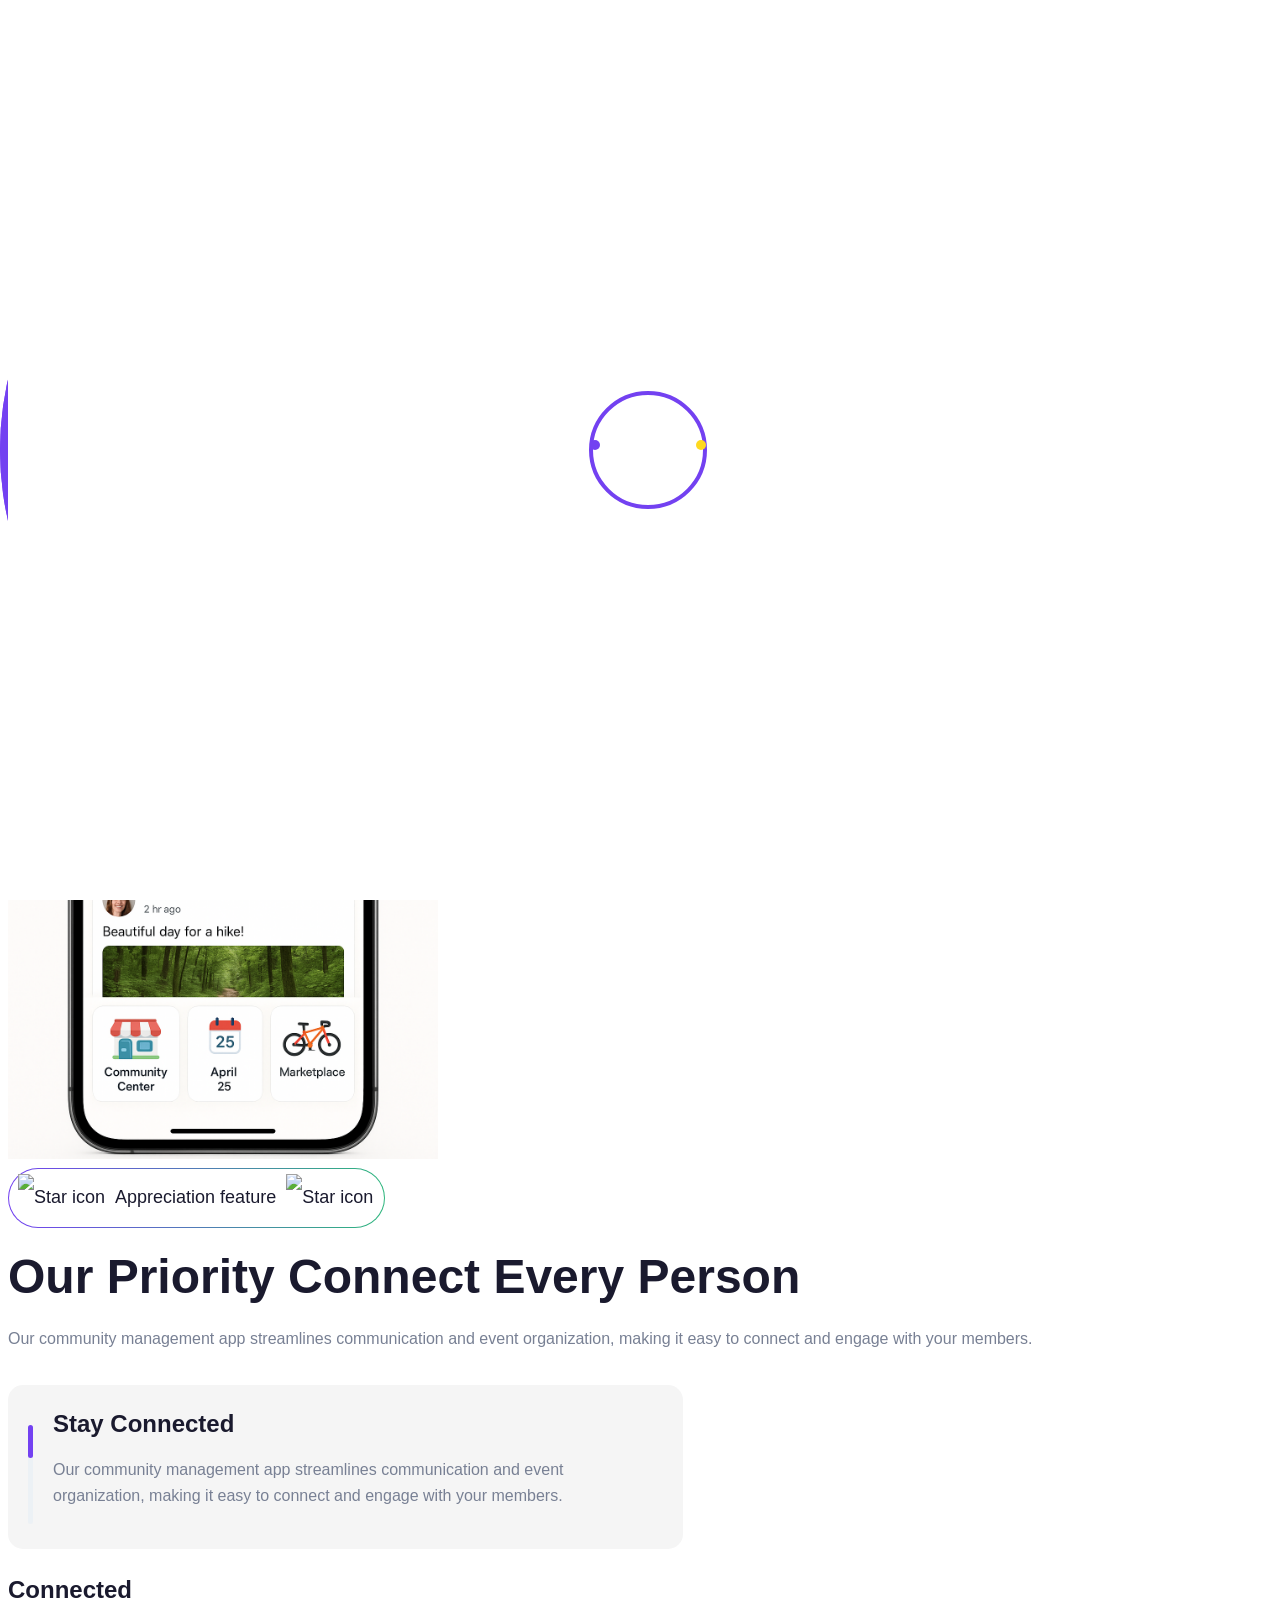
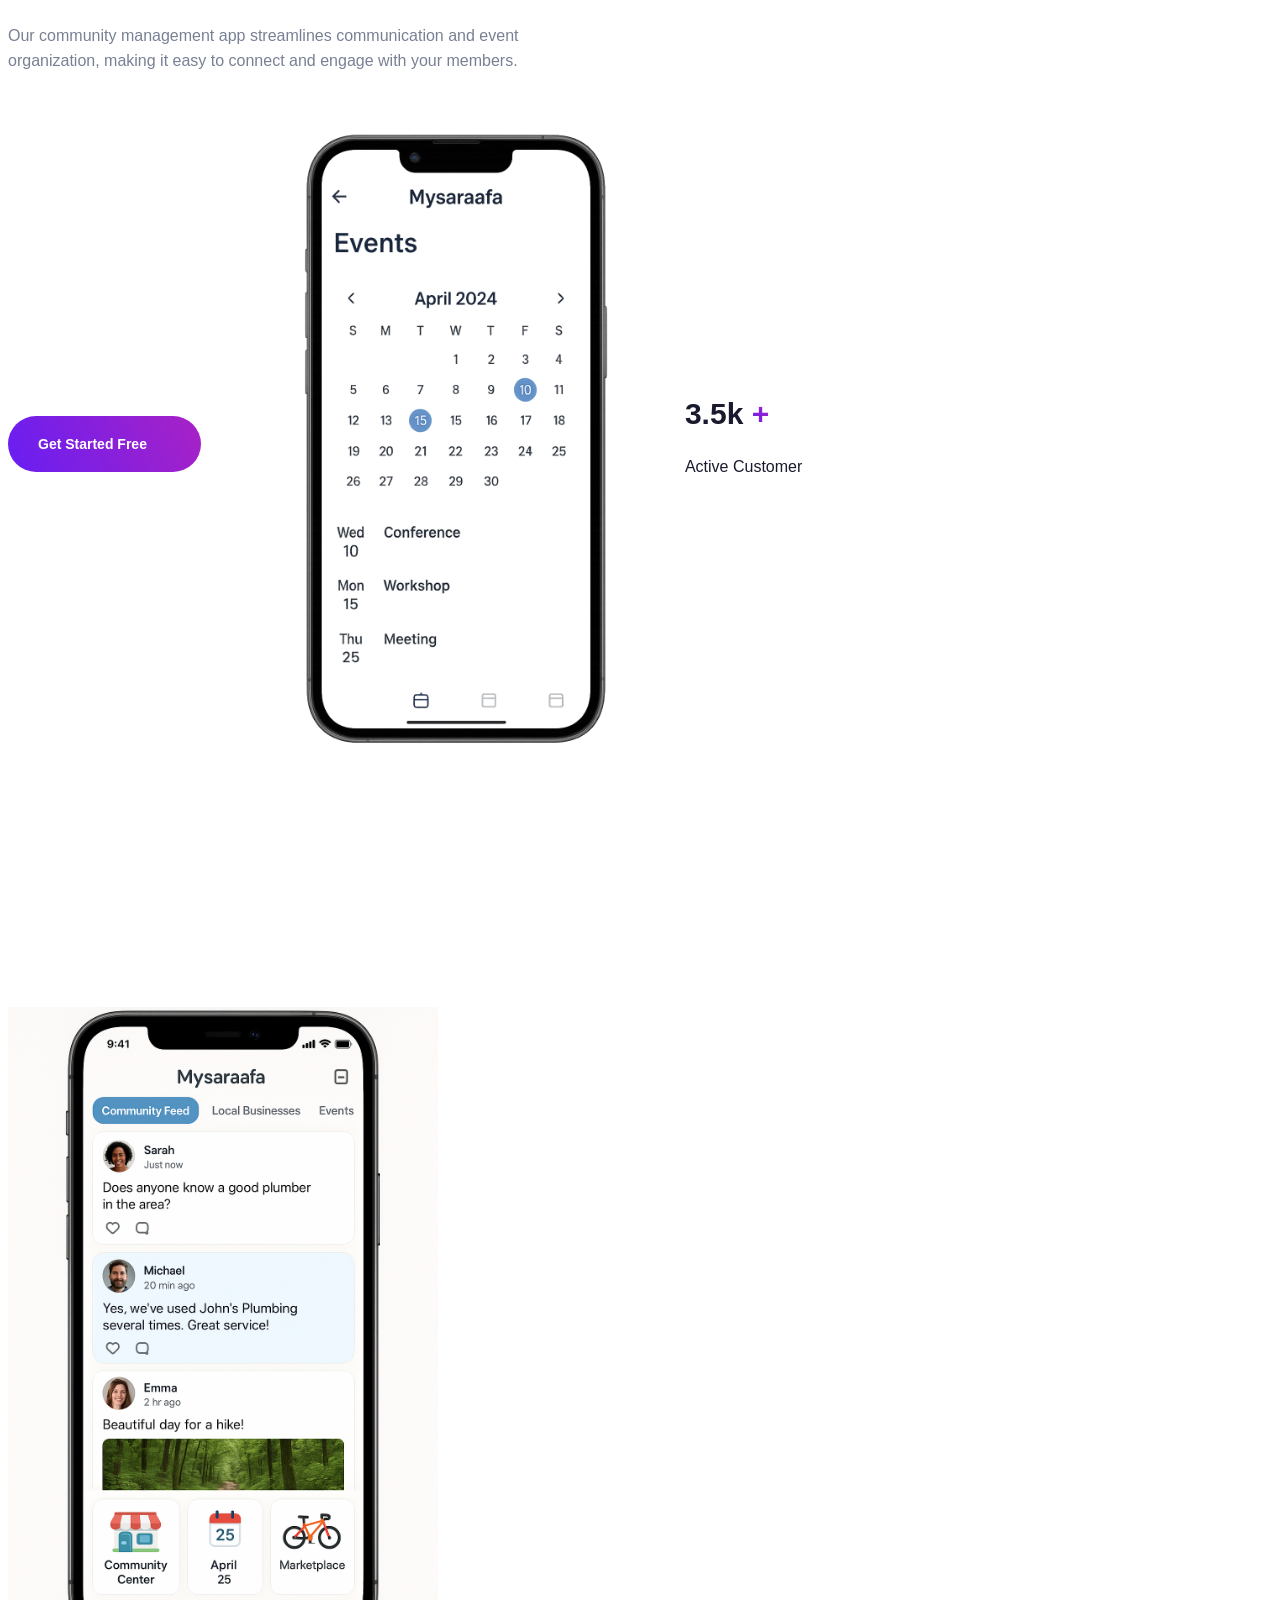
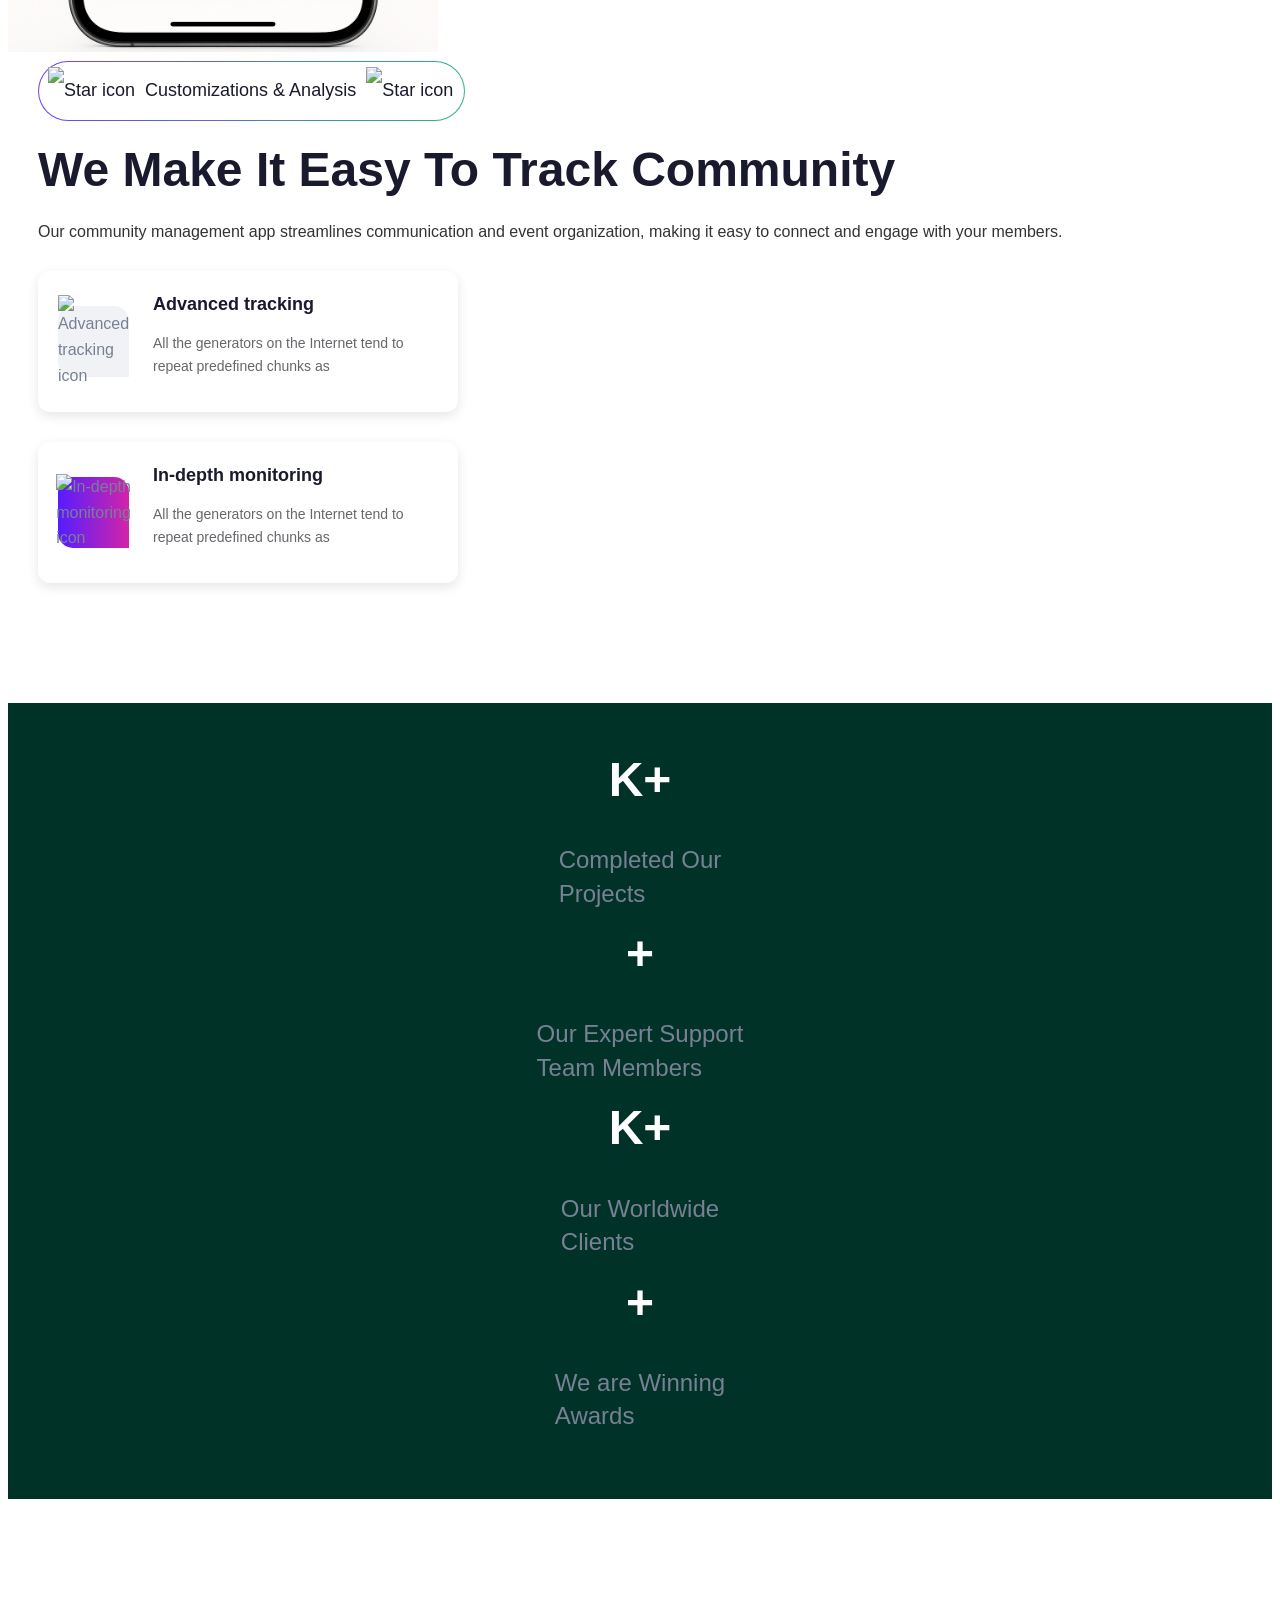
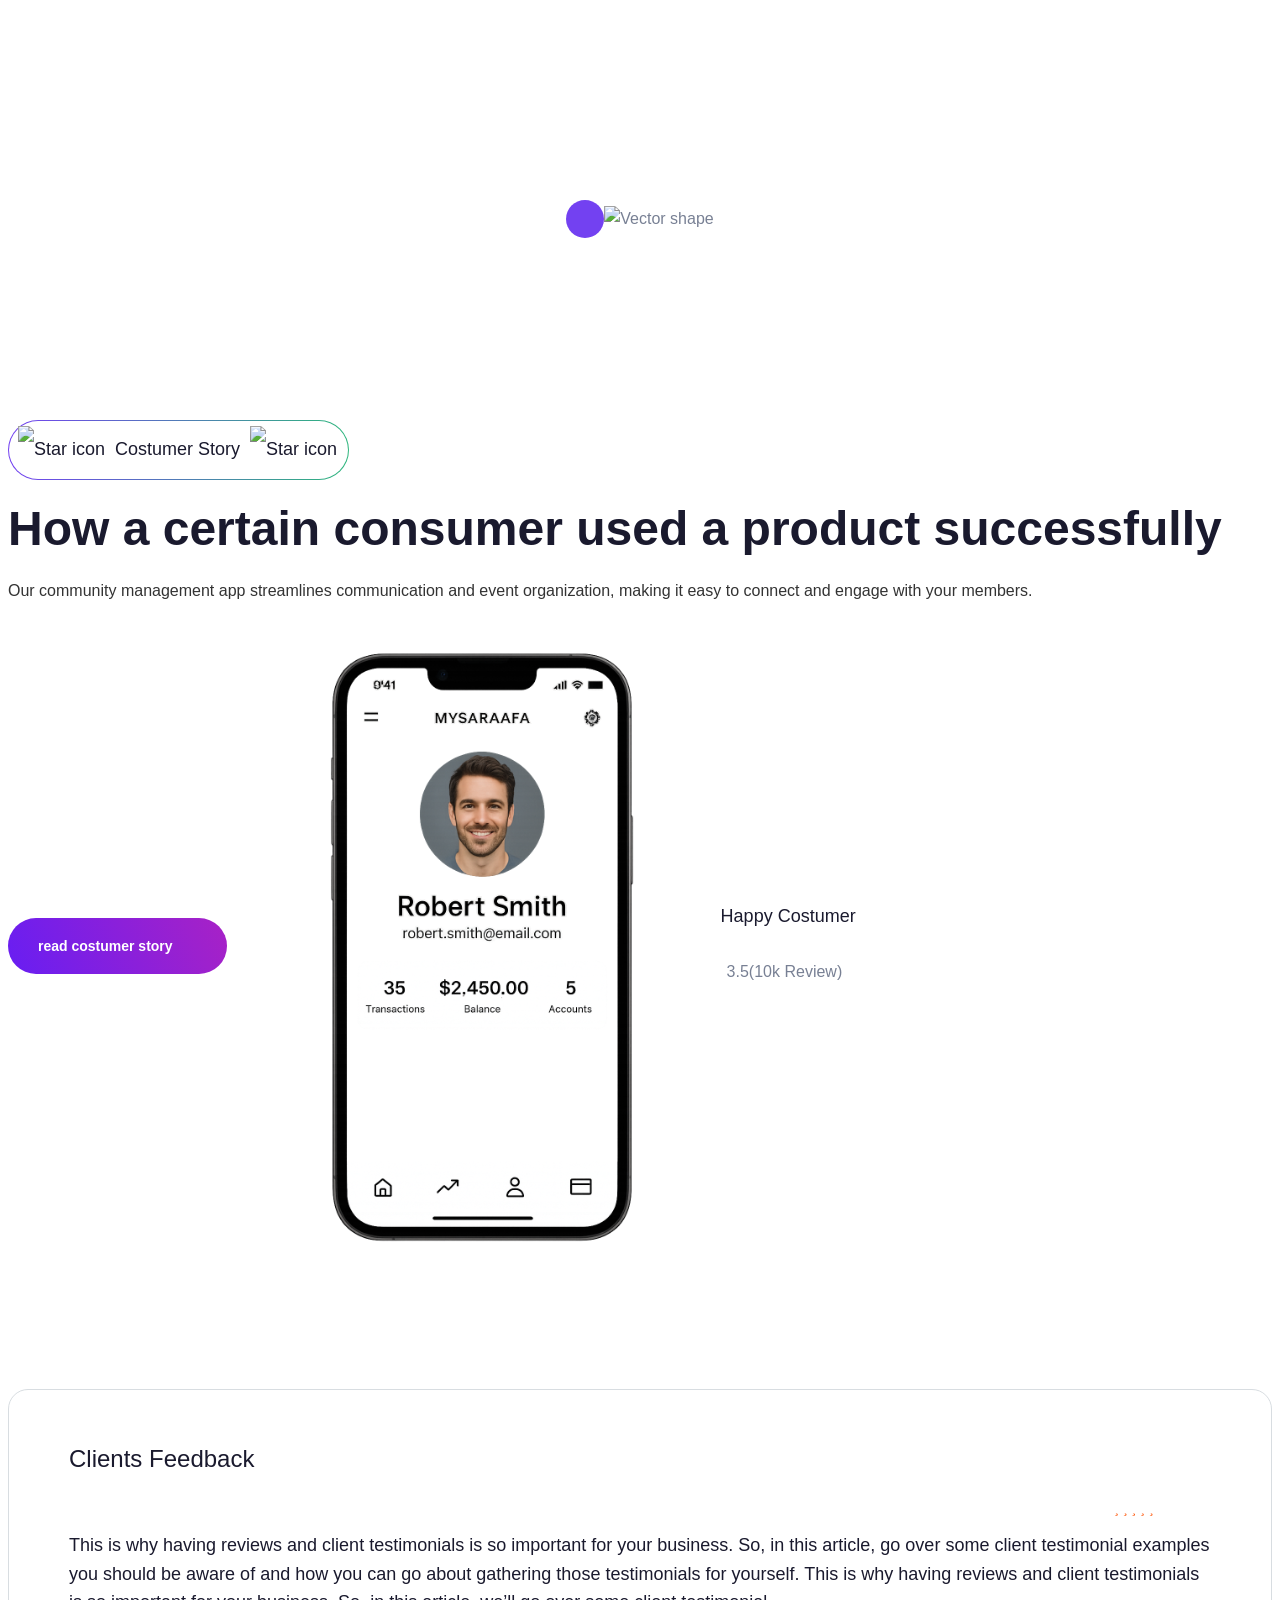
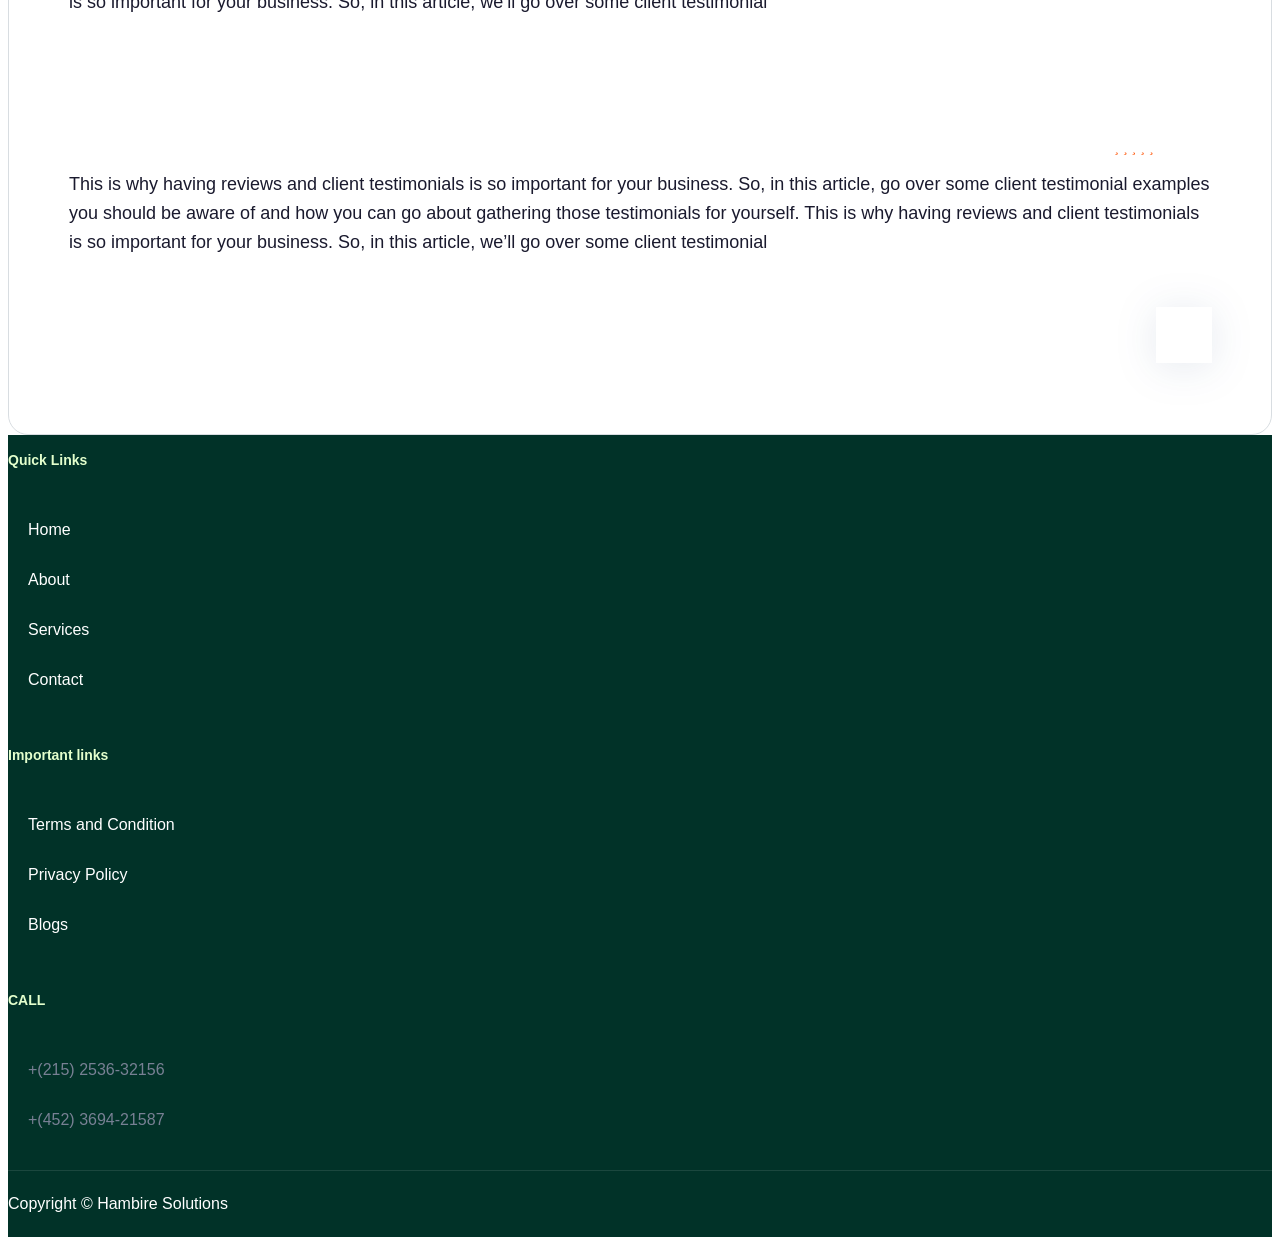
==== commit 559ccd97: "recent updates" ====
--- a/landing-page/web/html/Mysarafa/about-us.html
+++ b/landing-page/web/html/Mysarafa/about-us.html
@@ -43,7 +43,7 @@
             <div class="cs_main_header_center">
               <div class="cs_nav">
                 <ul class="cs_nav_list">
-                  <li class="menu-item-has-children">
+                  <li>
                     <a href="index.html" aria-label="Menu link">Home</a>
                     <!-- <ul>
                       <li><a href="index-2.html" aria-label="Menu link">Home Main</a></li>
@@ -52,14 +52,14 @@
                     </ul> -->
                   </li>
                   <li><a href="about-us.html" aria-label="Menu link">About Us</a></li>
-                  <li class="menu-item-has-children">
+                  <li>
                     <a href="services.html" aria-label="Menu link">Services</a>
                     <!-- <ul>
                       <li><a href="services.html" aria-label="Menu link">Services</a></li>
                       <li><a href="service-details.html" aria-label="Menu link">Service Details</a></li>
                     </ul> -->
                   </li>
-                  <li class="menu-item-has-children">
+                  <li>
                     <a href="" aria-label="Menu link">Pages</a>
                     <!-- <ul>
                       <li><a href="team.html" aria-label="Menu link">Our Team</a></li>
@@ -72,7 +72,7 @@
                       <li><a href="error.html" aria-label="Menu link">Error</a></li>
                     </ul> -->
                   </li>
-                  <li class="menu-item-has-children">
+                  <li>
                     <a href="blog.html" aria-label="Menu link">Blog</a>
                     <!-- <ul>
                       <li><a href="blog.html" aria-label="Menu link">Blog</a></li>
--- a/landing-page/web/html/Mysarafa/assets/css/style.css
+++ b/landing-page/web/html/Mysarafa/assets/css/style.css
@@ -1735,7 +1735,7 @@
 
 .cs_accent_bg {
   background-color: var(--accent-color);
-  height: 300px;
+  height: auto;
 }
 
 .cs_gray_bg {
@@ -4413,7 +4413,7 @@
   }
 }
 .logo-img{
-  max-width: 86px;
+  max-width: 150px;
   max-height: 101px;
 }
 /*--------------------------------------------------------------
@@ -7116,4 +7116,8 @@
 .cs_gap{
   
   line-height: 50px;
+}
+
+li{
+  list-style: none;
 }
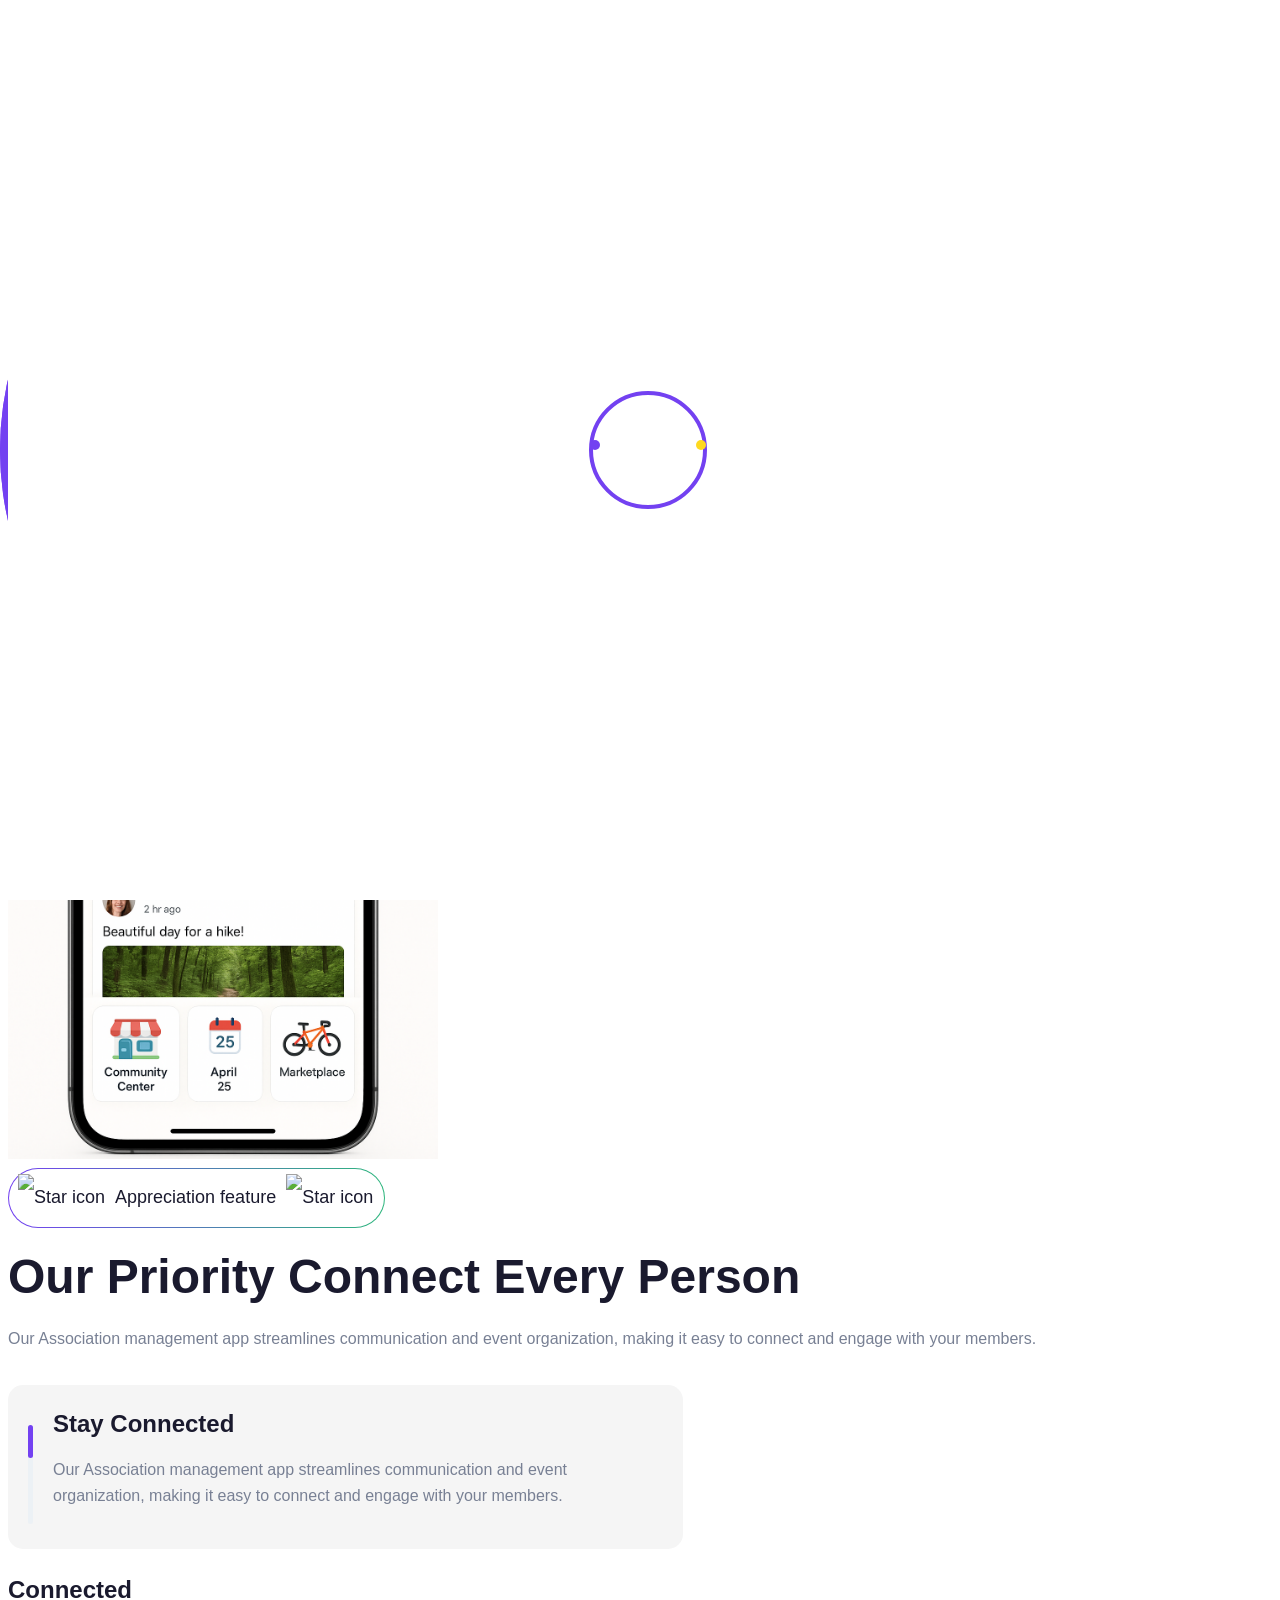
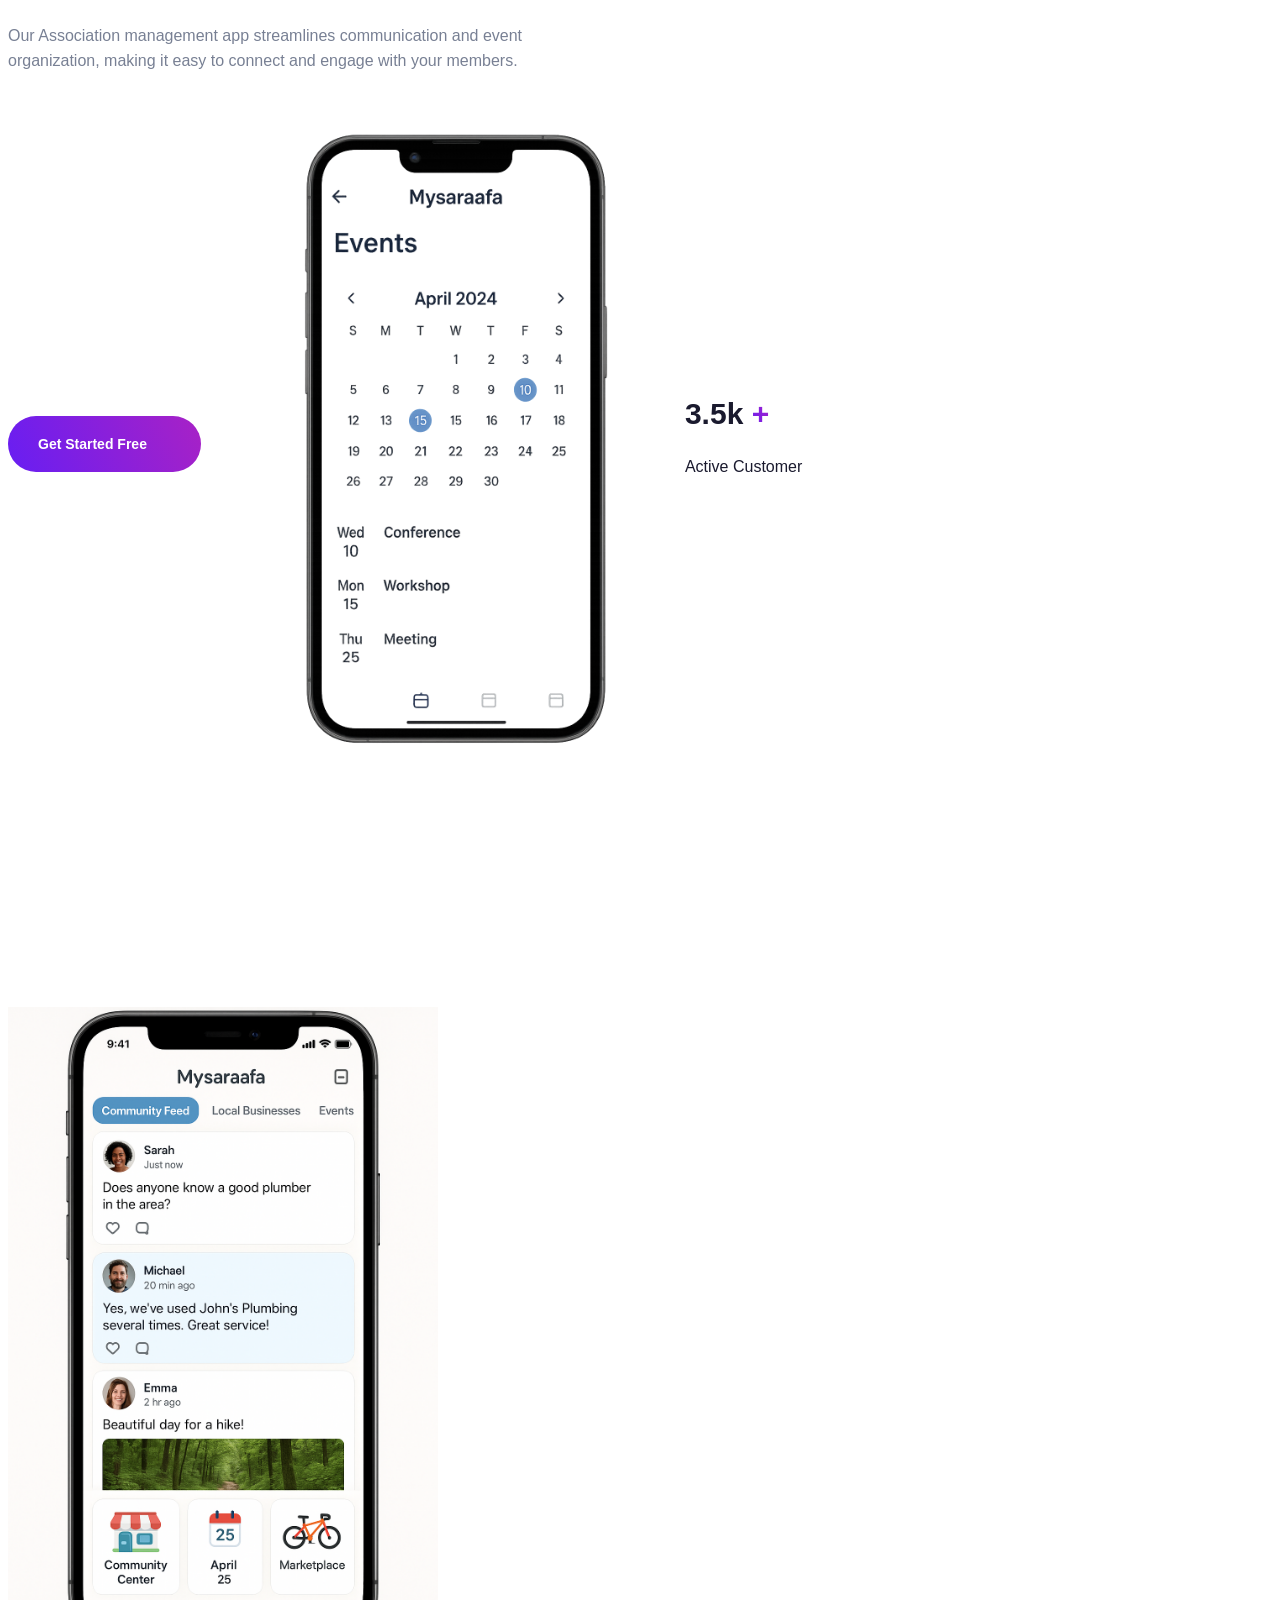
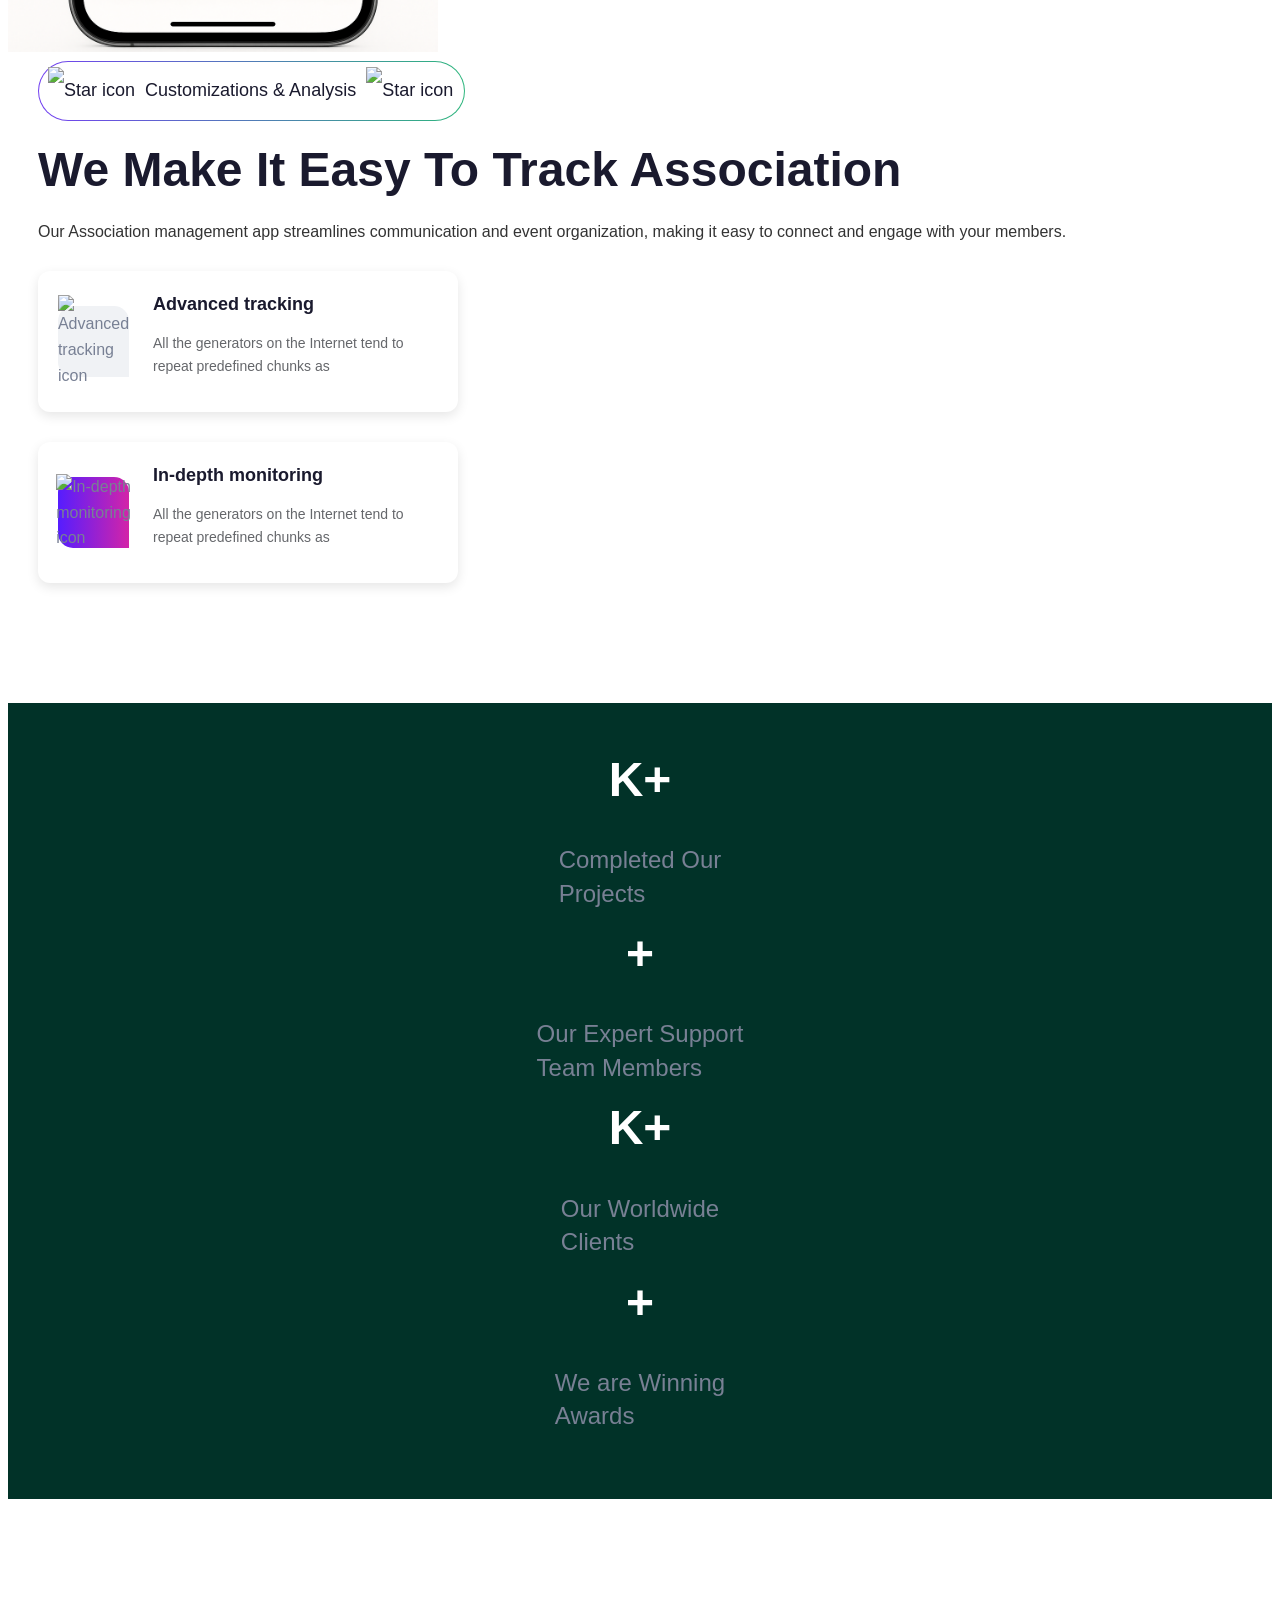
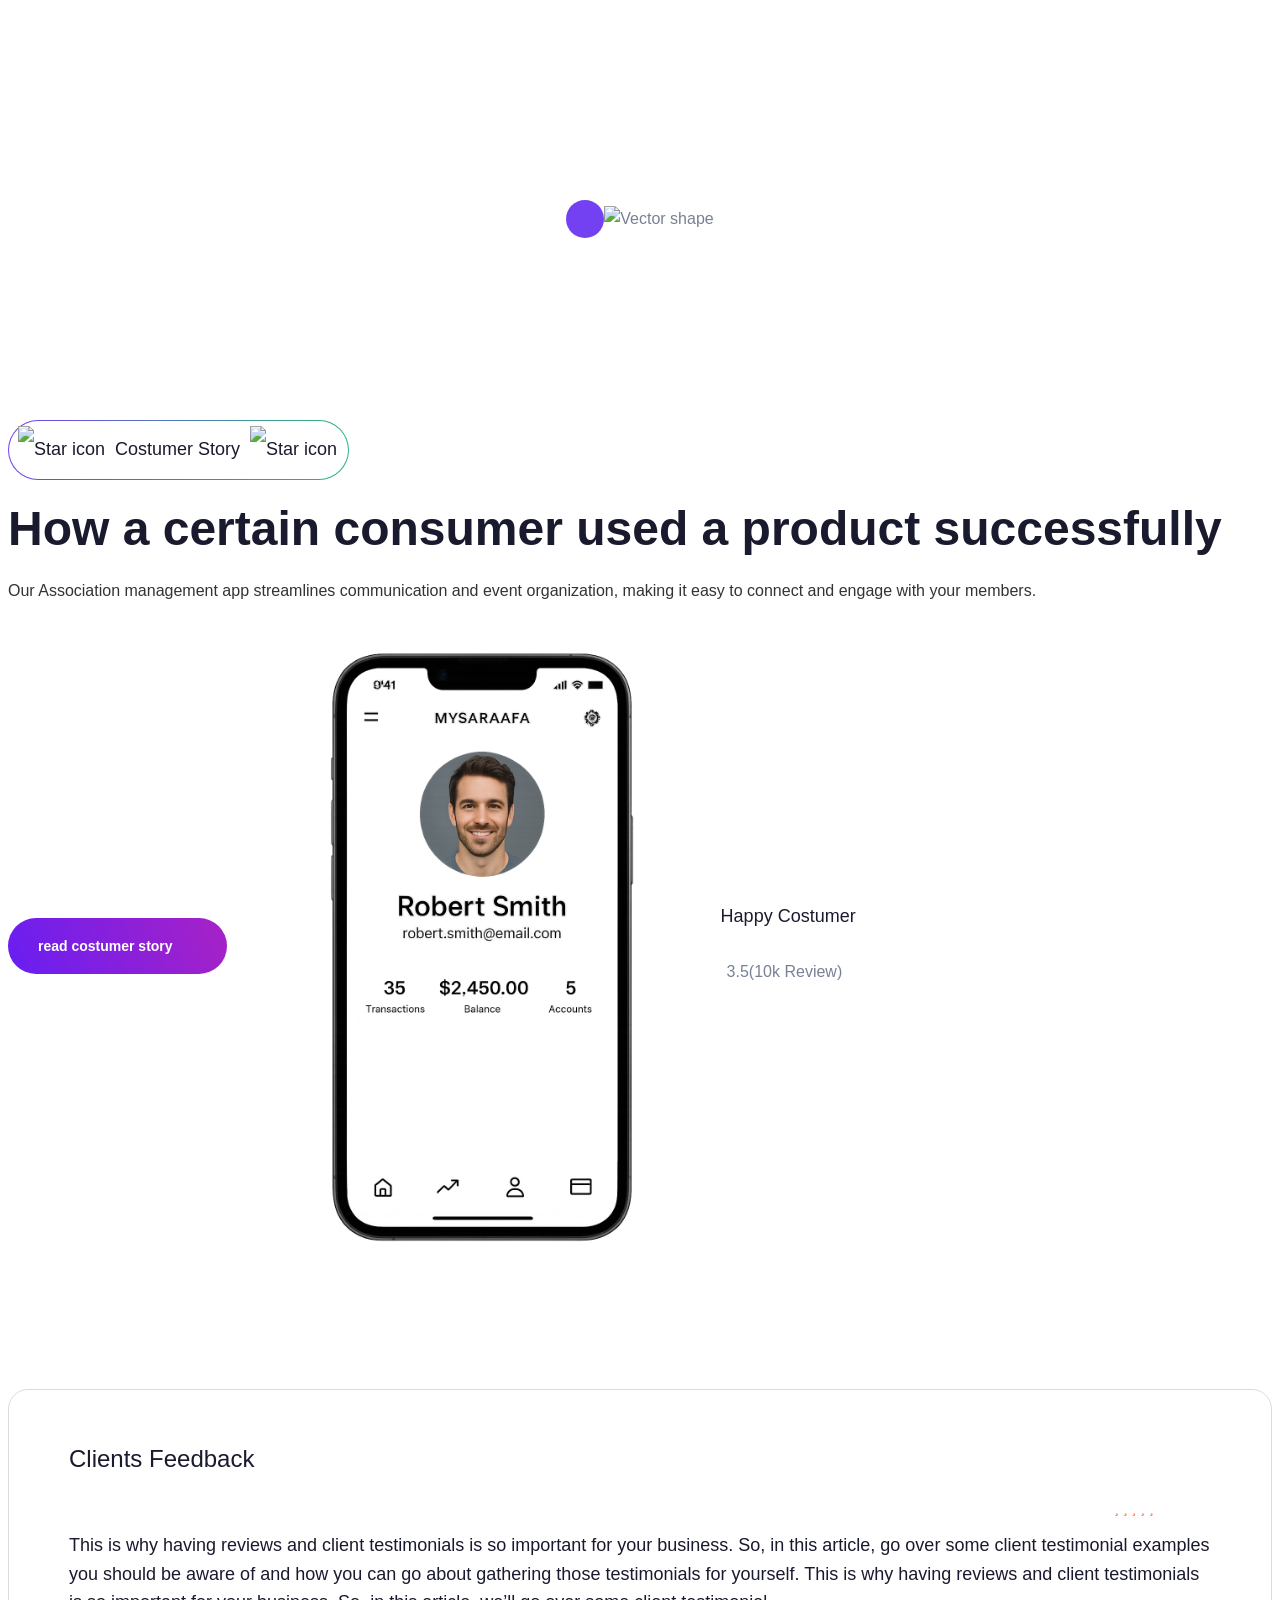
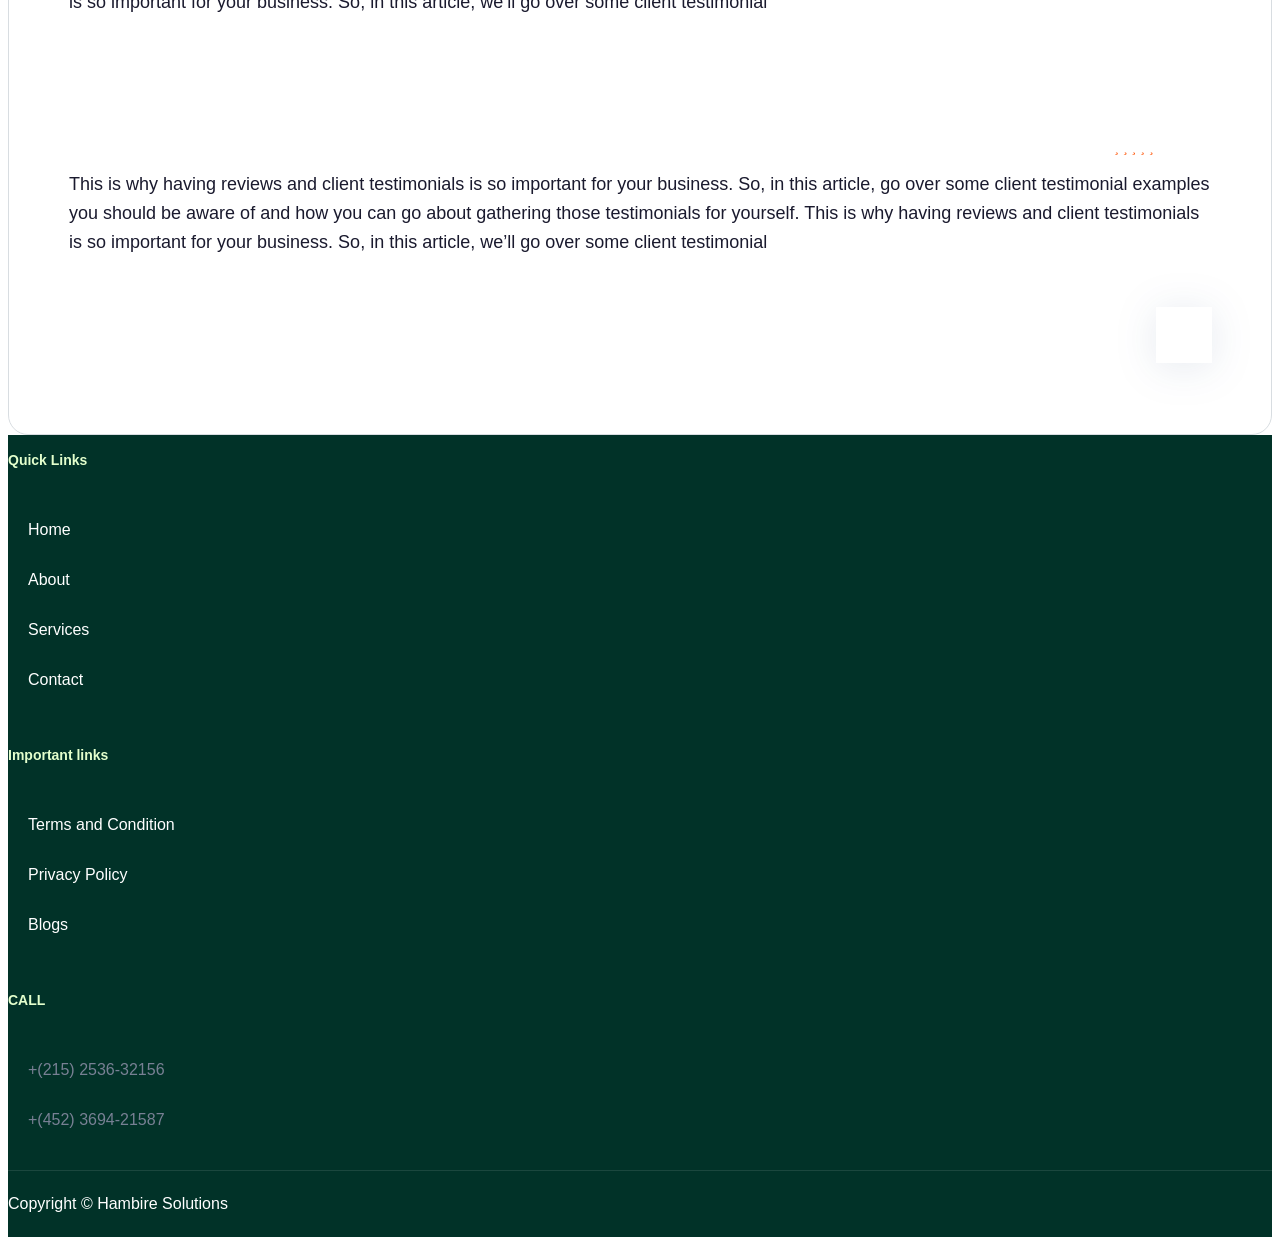
==== commit bbe0dadc: "chaging ofcommunication to association and SEO handling with responsivness of csbuttons and handled " ====
--- a/landing-page/web/html/Mysarafa/about-us.html
+++ b/landing-page/web/html/Mysarafa/about-us.html
@@ -2,6 +2,14 @@
 <html class="no-js" lang="en">
   
 <head>
+      <!-- Google Tag Manager -->
+  <script>(function(w,d,s,l,i){w[l]=w[l]||[];w[l].push({'gtm.start':
+  new Date().getTime(),event:'gtm.js'});var f=d.getElementsByTagName(s)[0],
+  j=d.createElement(s),dl=l!='dataLayer'?'&l='+l:'';j.async=true;j.src=
+  'https://www.googletagmanager.com/gtm.js?id='+i+dl;f.parentNode.insertBefore(j,f);
+  })(window,document,'script','dataLayer','GTM-P45D8MQ9');</script>
+  <!-- End Google Tag Manager -->
+
     <!-- Meta Tags -->
     <meta charset="utf-8">
     <meta http-equiv="x-ua-compatible" content="ie=edge">
@@ -20,6 +28,11 @@
     <link rel="stylesheet" href="assets/css/style.css">
   </head>
   <body>
+    <!-- Google Tag Manager (noscript) -->
+<noscript><iframe src="https://www.googletagmanager.com/ns.html?id=GTM-P45D8MQ9"
+height="0" width="0" style="display:none;visibility:hidden"></iframe></noscript>
+<!-- End Google Tag Manager (noscript) -->
+ 
     <!-- Start Preloader -->
     <div class="cs_preloader cs_white_bg">
       <div class="cs_preloader_in position-relative">
@@ -126,15 +139,15 @@
                     <img src="assets/img/icons/star-1.svg" alt="Star icon">
                   </div>
                   <h2 class="cs_section_title cs_fs_48 cs_semibold">Our Priority Connect Every Person</h2>
-                  <p class="mb-0">Our community management app streamlines communication and event organization, making it easy to connect and engage with your members.</p>
+                  <p class="mb-0">Our Association management app streamlines communication and event organization, making it easy to connect and engage with your members.</p>
                 </div>
                 <div class="cs_service_item cs_radius_15 cs_gray_bg_2 cs_mb_24 cs_active">
                   <h3 class="cs_service_title cs_fs_24 cs_semibold cs_mb_8">Stay Connected</h3>
-                  <p class="mb-0">Our community management app streamlines communication and event organization, making it easy to connect and engage with your members.</p>
+                  <p class="mb-0">Our Association management app streamlines communication and event organization, making it easy to connect and engage with your members.</p>
                 </div>
                 <div class="cs_service_item cs_radius_15 cs_mb_48">
                   <h3 class="cs_service_title cs_fs_24 cs_semibold cs_mb_8">Connected</h3>
-                  <p class="mb-0">Our community management app streamlines communication and event organization, making it easy to connect and engage with your members.</p>
+                  <p class="mb-0">Our Association management app streamlines communication and event organization, making it easy to connect and engage with your members.</p>
                 </div>
                 <div class="cs_btns_group">
                   <a href="contact.html" aria-label="Get started button" class="cs_btn cs_style_1 cs_bg_1 cs_fs_14 cs_bold cs_white_color text-uppercase">
@@ -220,8 +233,8 @@
                     <span>Customizations & Analysis</span>
                     <img src="assets/img/icons/star-1.svg" alt="Star icon">
                   </div>
-                  <h2 class="cs_section_title cs_fs_48 cs_semibold">We Make It Easy To Track Community </h2>
-                  <p class="cs_card_desc mb-0">Our community management app streamlines communication and event organization, making it easy to connect and engage with your members.</p>
+                  <h2 class="cs_section_title cs_fs_48 cs_semibold">We Make It Easy To Track Association </h2>
+                  <p class="cs_card_desc mb-0">Our Association management app streamlines communication and event organization, making it easy to connect and engage with your members.</p>
                 </div>
                 <div class="cs_iconbox_wrapper_1">
                   <div class="cs_iconbox cs_style_1 cs_type_1">
@@ -317,7 +330,7 @@
                   </div>
                   <h2 class="cs_section_title cs_fs_48 cs_semibold text-capitalize mb-0">How a certain consumer used a product successfully</h2>
                 </div>
-                <p class="cs_card_desc cs_mb_51">Our community management app streamlines communication and event organization, making it easy to connect and engage with your members.</p>
+                <p class="cs_card_desc cs_mb_51">Our Association management app streamlines communication and event organization, making it easy to connect and engage with your members.</p>
                 <div class="cs_btns_group">
                   <a href="#" aria-label="Get started button" class="cs_btn cs_style_1 cs_bg_1 cs_fs_14 cs_bold cs_white_color text-uppercase">
                   <span>read costumer story </span>
--- a/landing-page/web/html/Mysarafa/assets/css/style.css
+++ b/landing-page/web/html/Mysarafa/assets/css/style.css
@@ -2034,9 +2034,18 @@
 }
 @media (max-width: 575px) {
   .cs_btn.cs_style_1 {
-    padding: 18px 30px;
-  }
-}
+   font-size: small;
+    padding: 10px 9px;
+
+  }
+  .cs_btns_group{
+    display: flex;
+    align-items: center;
+    justify-content: center;
+    gap: 12px;
+    flex-wrap: wrap;
+
+  }}
 
 .cs_player_btn.cs_style_1 {
   width: 38px;
@@ -2226,12 +2235,12 @@
   height: 100%;
   padding: 180px 0 80px;
 }
-@media (max-width: 991px) {
+/* @media (max-width: 991px) {
   .cs_page_heading {
     height: 400px;
     padding: 200px 0 80px;
   }
-}
+} */
 .cs_page_heading .breadcrumb-item + .breadcrumb-item::before {
   content: "/";
   color: var(--heading-color);
@@ -3073,12 +3082,13 @@
 @media (max-width: 1199px) {
   .cs_site_header.cs_style_1 .cs_main_header_right {
     margin-right: 50px;
+    margin-bottom: 15px;
   }
 }
 @media (max-width: 480px) {
-  .cs_site_header.cs_style_1 .cs_main_header_right {
+  /* .cs_site_header.cs_style_1 .cs_main_header_right {
     display: none;
-  }
+  } */
 }
 .cs_site_header.cs_style_1.cs_type_1 {
   margin-top: 40px;
@@ -3112,7 +3122,10 @@
 .cs_site_header_style_1 .cs_nav + .cs_header_toolbox.cs_center {
   margin-left: 35px;
 }
-
+.custom-container{
+  padding-right: calc(var(--bs-gutter-x) * .5) none;
+  padding-left: calc(var(--bs-gutter-x) * .5)   none;
+}
 @media screen and (max-width: 1399px) {
   .cs_site_header.cs_style_1 {
     padding: 0 15px;
@@ -4254,7 +4267,14 @@
     transform: translateX(0);
   }
   .cs_hero.cs_style_1 .cs_btns_group {
+    display: flex;
+    align-items: center;
+    justify-content: center;
     gap: 20px;
+    z-index: 2;
+    width: 100%;
+    margin-top: 20px;
+    flex-wrap: wrap;
   }
   .cs_hero.cs_style_1 .cs_client_info_wrapper {
     gap: 10px;
@@ -4269,6 +4289,28 @@
   }
   .cs_hero.cs_style_1 .cs_hero_thumbnail {
     position: initial;
+  }
+  .cs_hero.cs_style_1 .cs_btns_group {
+    display: flex;
+    align-items: center;
+    justify-content: center;
+    gap: 16px;
+    z-index: 2;
+    width: 100%;
+    margin-top: 18px;
+    flex-wrap: wrap;
+  }
+} 
+@media (max-width: 767px) {
+  .cs_hero.cs_style_1 .cs_btns_group {
+    display: flex;
+    align-items: center;
+    justify-content: center;
+    gap: 14px;
+    z-index: 2;
+    width: 100%;
+    margin-top: 18px;
+    flex-wrap: wrap;
   }
 }
 @media (max-width: 575px) {
@@ -4404,7 +4446,7 @@
 }
 @media (max-width: 991px) {
   .cs_page_heading {
-    padding: 100px 0 40px;
+    padding: 90px 0 40px;
   }
   .cs_page_heading .cs_hero_text,
   .cs_page_heading .cs_hero_thumbnail {
@@ -5429,6 +5471,9 @@
     position: absolute;
     right: 15px;
     bottom: 40px;
+  }
+  .custom-image{
+    display:none;
   }
 }
 
@@ -6070,13 +6115,14 @@
 .cs_brands_wrapper {
   padding: 52px 40px 33px;
   border: 1px solid var(--border-color);
+  margin-top: 60px;
 }
 .cs_brands_wrapper .cs_brand_title {
   padding: 8px 36px 8px 36px;
   box-shadow: 0px 1px 2px 0px rgba(45, 54, 67, 0.05);
   position: absolute;
   left: 67px;
-  top: -22px;
+  top: -65px;
   text-align: center;
 }
 .cs_brands_wrapper .cs_brand_title img {
@@ -6095,7 +6141,7 @@
   .cs_brands_wrapper .cs_brand_title {
     position: relative;
     left: initial;
-    margin-top: -54px;
+    margin-top: 7px;
   }
 }
 
@@ -6381,6 +6427,8 @@
   width: 100%;
   border-radius: inherit;
   transition: all 0.6s ease;
+  height: 200px;
+  object-fit: cover;
 }
 .cs_post.cs_style_1 .cs_post_thumbnail:hover img {
   transform: scale(1.06);
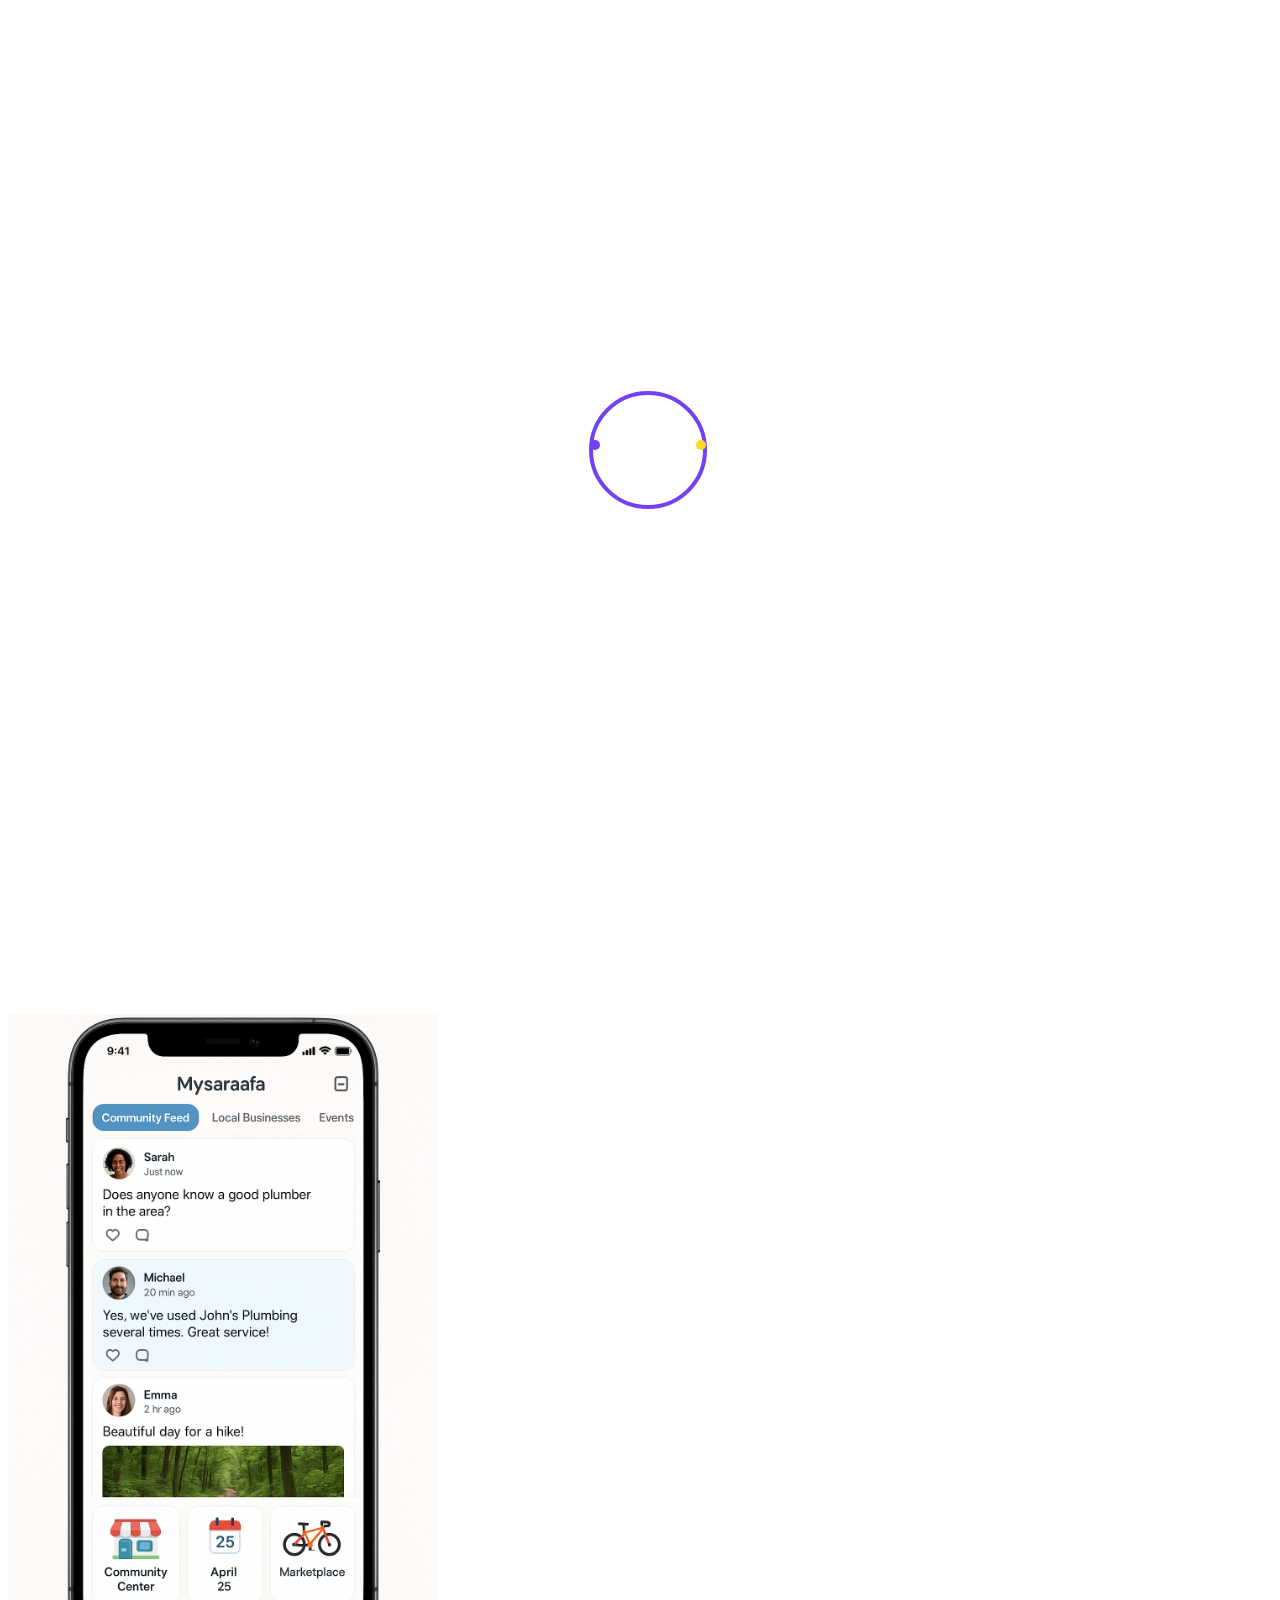
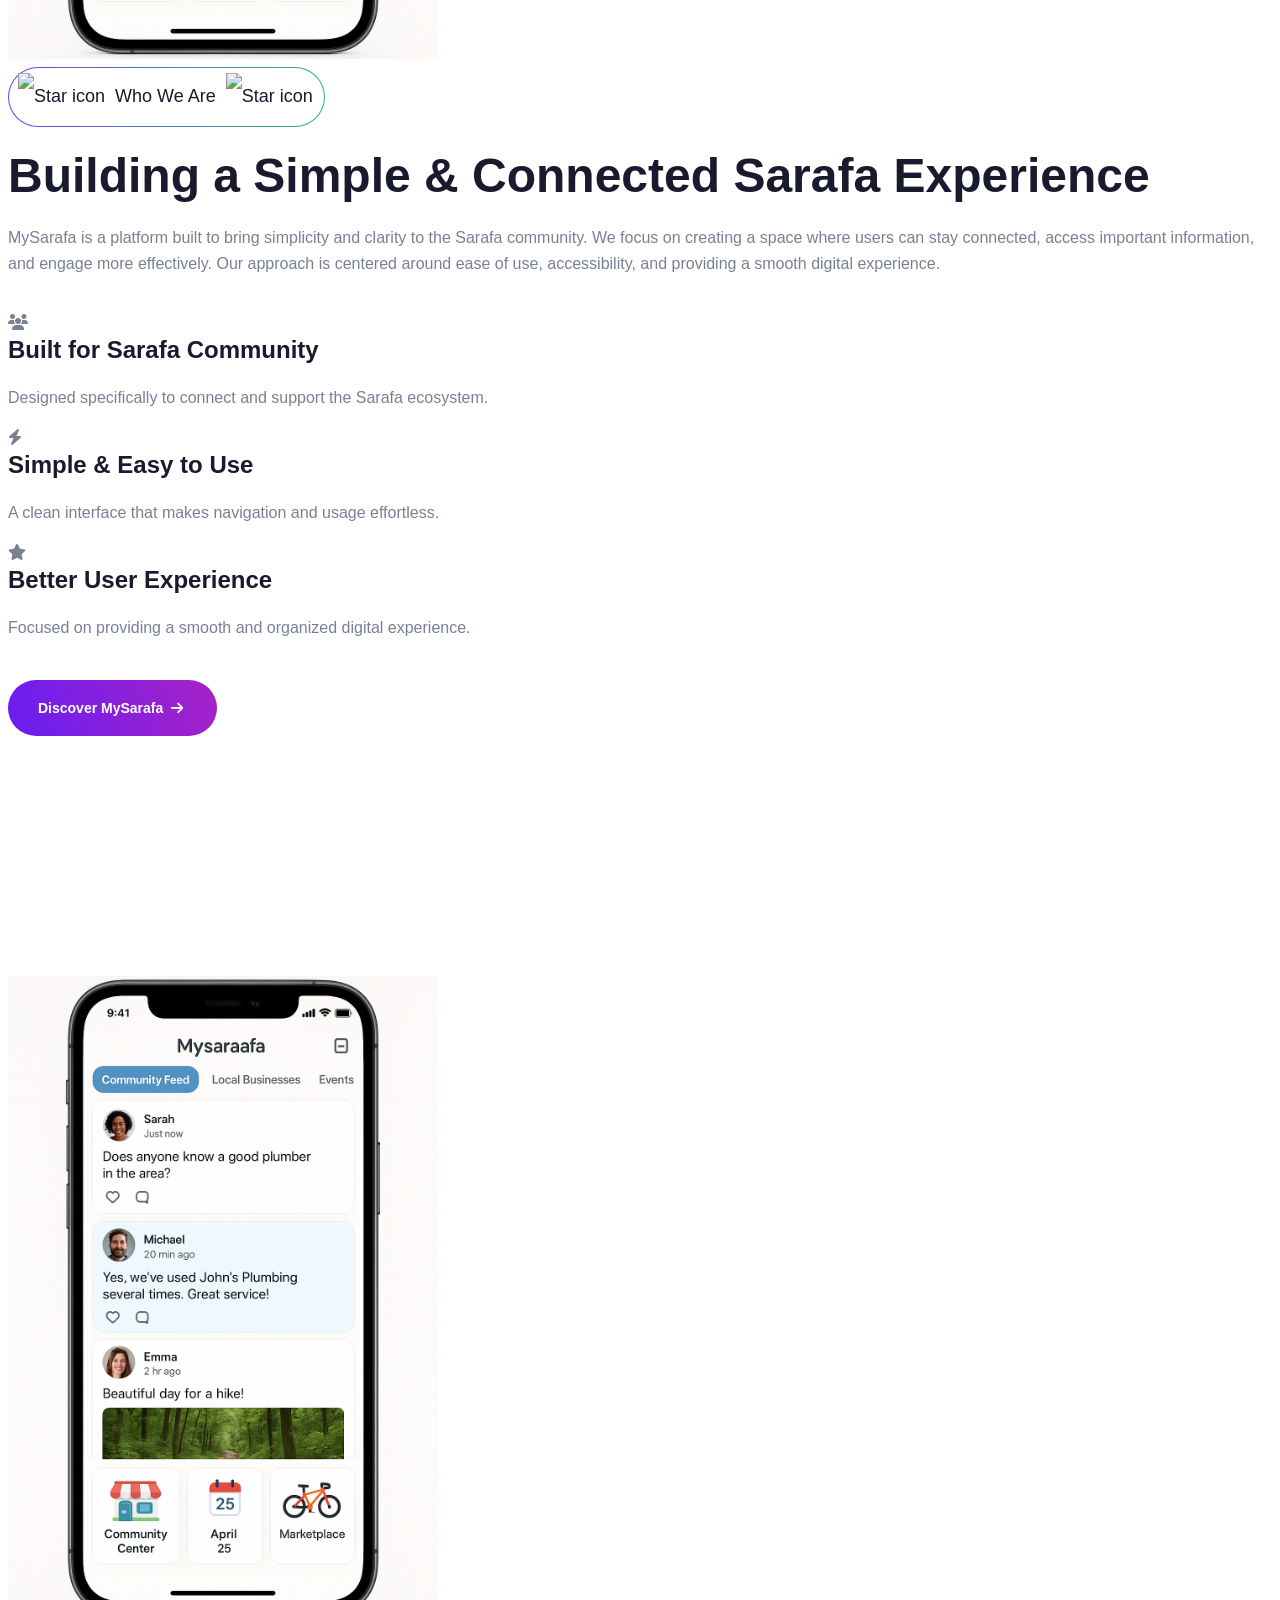
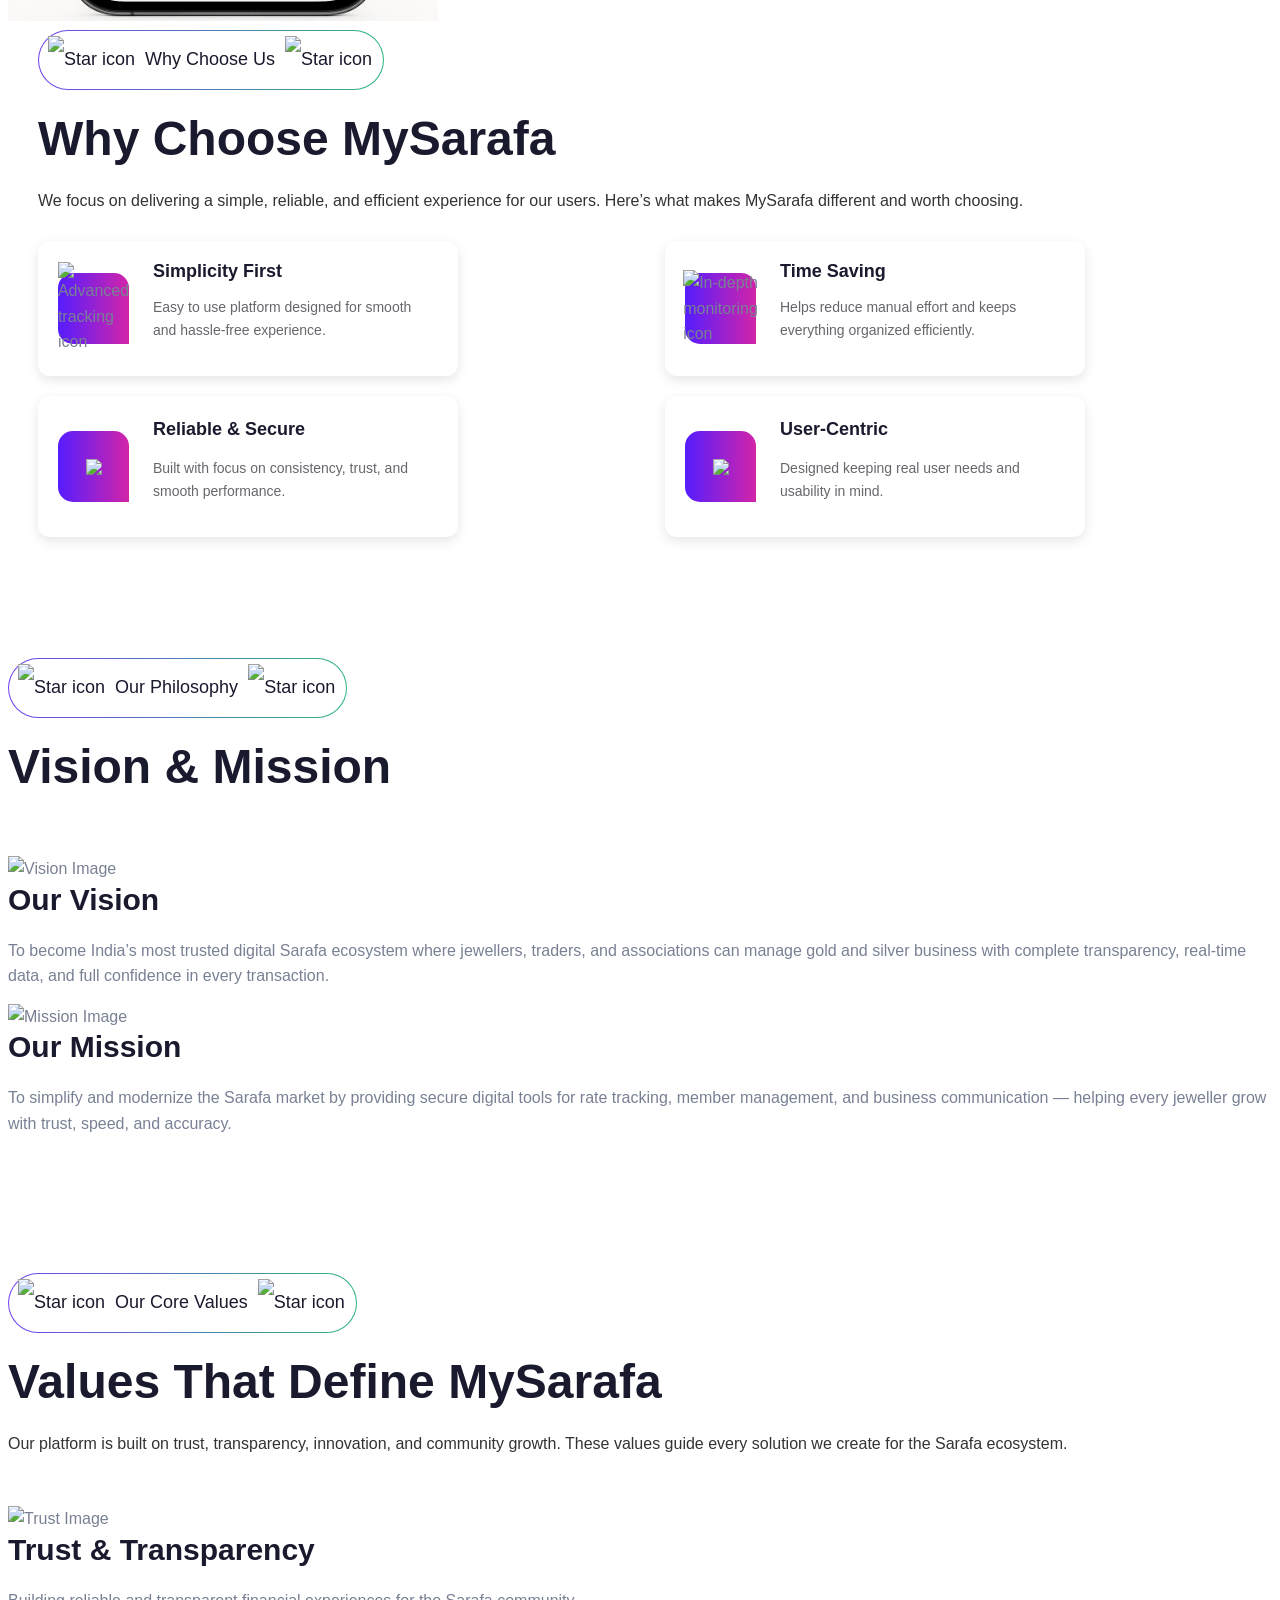
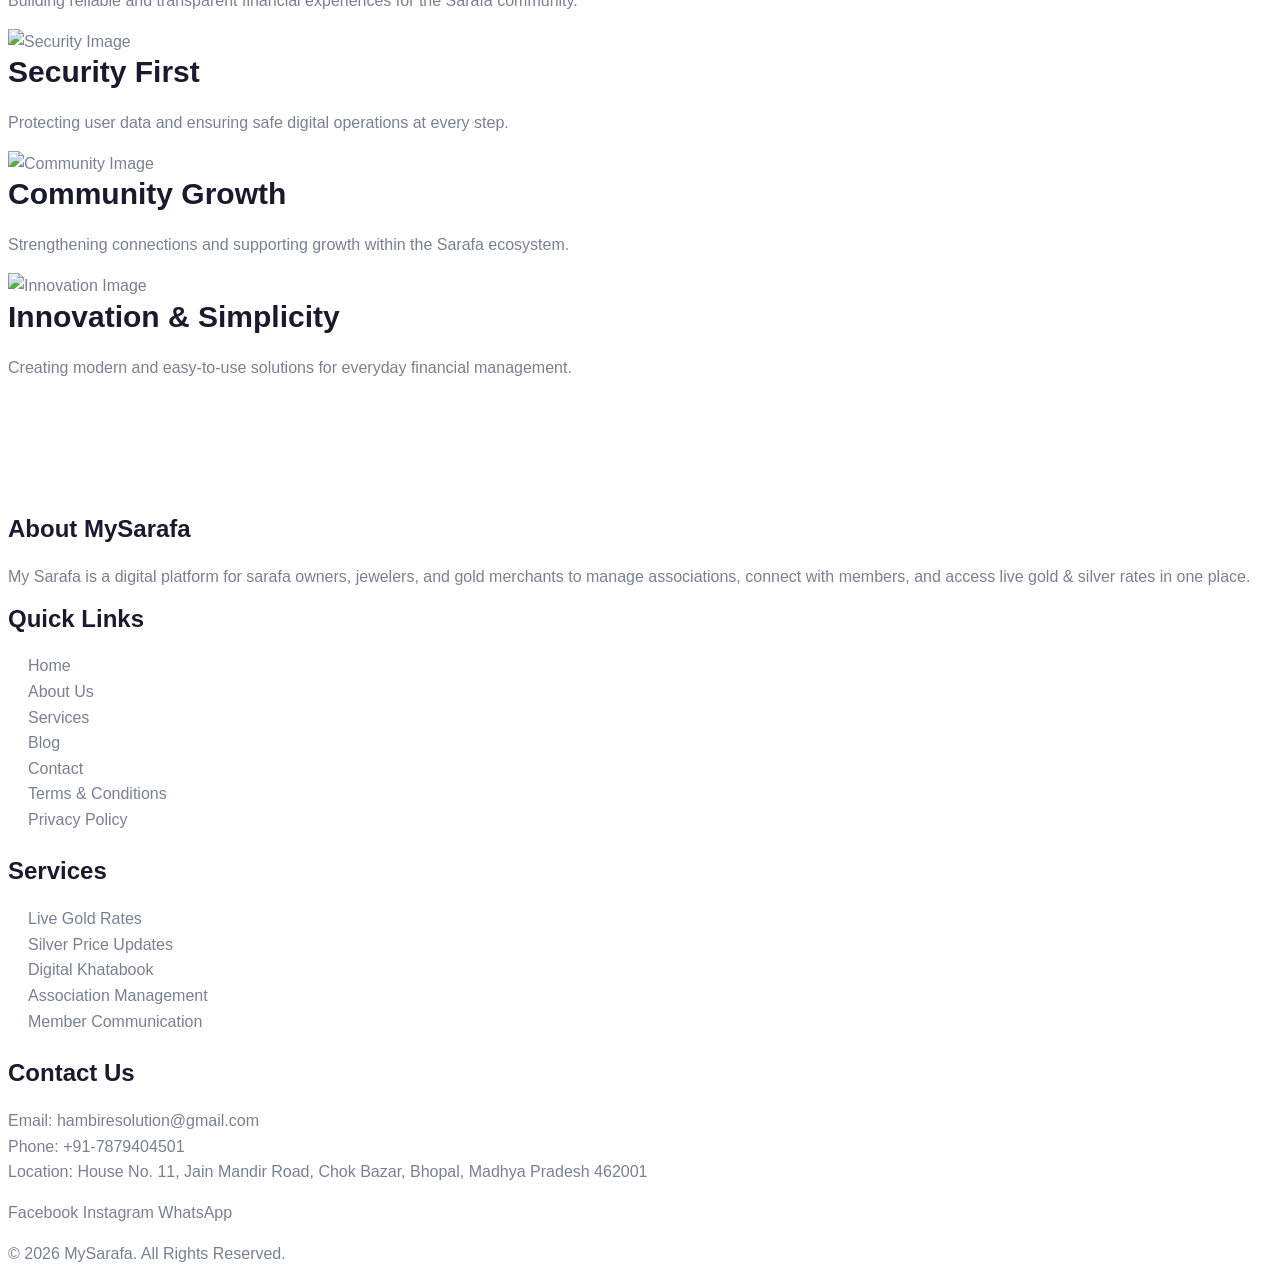
==== commit b67fe52b: "chnges" ====
--- a/landing-page/web/html/Mysarafa/about-us.html
+++ b/landing-page/web/html/Mysarafa/about-us.html
@@ -1,547 +1,565 @@
 <!DOCTYPE html>
 <html class="no-js" lang="en">
-  
+
 <head>
-      <!-- Google Tag Manager -->
-  <script>(function(w,d,s,l,i){w[l]=w[l]||[];w[l].push({'gtm.start':
-  new Date().getTime(),event:'gtm.js'});var f=d.getElementsByTagName(s)[0],
-  j=d.createElement(s),dl=l!='dataLayer'?'&l='+l:'';j.async=true;j.src=
-  'https://www.googletagmanager.com/gtm.js?id='+i+dl;f.parentNode.insertBefore(j,f);
-  })(window,document,'script','dataLayer','GTM-P45D8MQ9');</script>
+  <!-- Google Tag Manager -->
+  <script>(function (w, d, s, l, i) {
+      w[l] = w[l] || []; w[l].push({
+        'gtm.start':
+          new Date().getTime(), event: 'gtm.js'
+      }); var f = d.getElementsByTagName(s)[0],
+        j = d.createElement(s), dl = l != 'dataLayer' ? '&l=' + l : ''; j.async = true; j.src =
+          'https://www.googletagmanager.com/gtm.js?id=' + i + dl; f.parentNode.insertBefore(j, f);
+    })(window, document, 'script', 'dataLayer', 'GTM-P45D8MQ9');</script>
   <!-- End Google Tag Manager -->
 
-    <!-- Meta Tags -->
-    <meta charset="utf-8">
-    <meta http-equiv="x-ua-compatible" content="ie=edge">
-    <meta name="viewport" content="width=device-width, initial-scale=1">
-    <meta name="description" content="SaasoX - saas & sofTware HTML Template">
-    <meta name="author" content="Themeservices">
-    <!-- Favicon Icon -->
-    <link rel="icon" href="assets/img/logo.png">
-    <!-- Site Title -->
-    <title>Mysarafa</title>
-    <link rel="stylesheet" href="assets/css/bootstrap.min.css">
-    <link rel="stylesheet" href="assets/css/fontawesome.min.css">
-    <link rel="stylesheet" href="assets/css/animate.css">
-    <link rel="stylesheet" href="assets/css/odometer.css">
-    <link rel="stylesheet" href="assets/css/slick.min.css">
-    <link rel="stylesheet" href="assets/css/style.css">
-  </head>
-  <body>
-    <!-- Google Tag Manager (noscript) -->
-<noscript><iframe src="https://www.googletagmanager.com/ns.html?id=GTM-P45D8MQ9"
-height="0" width="0" style="display:none;visibility:hidden"></iframe></noscript>
-<!-- End Google Tag Manager (noscript) -->
- 
-    <!-- Start Preloader -->
-    <div class="cs_preloader cs_white_bg">
-      <div class="cs_preloader_in position-relative">
-        <span></span>
-      </div>
-    </div>
-    <!-- End Preloader -->
-    <!-- Start Header Section -->
-    <header class="cs_site_header cs_style_1 cs_sticky_header position-relative">
-      <div class="cs_main_header cs_heading_font">
-        <div class="container">
-          <div class="cs_main_header_in position-relative">
-            <div class="cs_header_shape position-absolute">
-              <img src="assets/img/header-shape.svg" alt="Header shape">
-            </div>
-            <div class="cs_main_header_left position-relative z-1">
-              <a class="cs_site_branding" href="index.html" aria-label="Home page link">
-              <img src="assets/img/new_logo.png" alt="Logo" class="logo-img">
-              </a>
-            </div>
-            <div class="cs_main_header_center">
-              <div class="cs_nav">
-                <ul class="cs_nav_list">
-                  <li>
-                    <a href="index.html" aria-label="Menu link">Home</a>
-                    <!-- <ul>
-                      <li><a href="index-2.html" aria-label="Menu link">Home Main</a></li>
-                      <li><a href="home-v2.html" aria-label="Menu link">Home V2</a></li>
-                      <li><a href="home-v3.html" aria-label="Menu link">Home V3</a></li>
-                    </ul> -->
-                  </li>
-                  <li><a href="about-us.html" aria-label="Menu link">About Us</a></li>
-                  <li>
-                    <a href="services.html" aria-label="Menu link">Services</a>
-                    <!-- <ul>
-                      <li><a href="services.html" aria-label="Menu link">Services</a></li>
-                      <li><a href="service-details.html" aria-label="Menu link">Service Details</a></li>
-                    </ul> -->
-                  </li>
-                  <li>
-                    <a href="" aria-label="Menu link">Pages</a>
-                    <!-- <ul>
-                      <li><a href="team.html" aria-label="Menu link">Our Team</a></li>
-                      <li><a href="team-details.html" aria-label="Menu link">Team Details</a></li>
-                      <li><a href="projects.html" aria-label="Menu link">Our Projects</a></li>
-                      <li><a href="project-details.html" aria-label="Menu link">Project Details</a></li>
-                      <li><a href="pricing.html" aria-label="Menu link">Our Pricing</a></li>
-                      <li><a href="integrations.html" aria-label="Menu link">Integrations</a></li>
-                      <li><a href="faqs.html" aria-label="Menu link">FAQ & Answer</a></li>
-                      <li><a href="error.html" aria-label="Menu link">Error</a></li>
-                    </ul> -->
-                  </li>
-                  <li>
-                    <a href="blog.html" aria-label="Menu link">Blog</a>
-                    <!-- <ul>
-                      <li><a href="blog.html" aria-label="Menu link">Blog</a></li>
-                      <li><a href="blog-standard.html" aria-label="Menu link">Blog Standard</a></li>
-                      <li><a href="blog-details.html" aria-label="Menu link">Blog Details</a></li>
-                    </ul> -->
-                  </li>
-                  <li><a href="contact.html" aria-label="Menu link">Contact Us</a></li>
-                </ul>
-              </div>
-            </div>
-            <div class="cs_main_header_right">
-              <a href="contact.html" aria-label="Get started button" class="cs_btn cs_style_1 cs_bg_1 cs_fs_14 cs_bold cs_white_color text-uppercase">
+  <!-- Meta Tags -->
+  <meta charset="utf-8">
+  <meta http-equiv="x-ua-compatible" content="ie=edge">
+  <meta name="viewport" content="width=device-width, initial-scale=1">
+  <meta name="description" content="SaasoX - saas & sofTware HTML Template">
+  <meta name="author" content="Themeservices">
+  <!-- Favicon Icon -->
+  <link rel="icon" href="https://mysarafa.com/assets/img/favicon_logo.png" sizes="96x96">
+  <!-- Site Title -->
+  <title>About My Sarafa – Sarafa Association Platform</title>
+
+  <link rel="stylesheet" href="assets/css/bootstrap.min.css">
+  <link rel="stylesheet" href="assets/css/fontawesome.min.css">
+  <link rel="stylesheet" href="assets/css/animate.css">
+  <link rel="stylesheet" href="assets/css/odometer.css">
+  <link rel="stylesheet" href="assets/css/slick.min.css">
+  <link rel="stylesheet" href="assets/css/style.css">
+  <link rel="stylesheet" href="https://cdnjs.cloudflare.com/ajax/libs/font-awesome/6.5.0/css/all.min.css">
+</head>
+
+<body>
+  <!-- Google Tag Manager (noscript) -->
+  <noscript><iframe src="https://www.googletagmanager.com/ns.html?id=GTM-P45D8MQ9" height="0" width="0"
+      style="display:none;visibility:hidden"></iframe></noscript>
+  <!-- End Google Tag Manager (noscript) -->
+
+  <!-- Start Preloader -->
+  <div class="cs_preloader cs_white_bg">
+    <div class="cs_preloader_in position-relative">
+      <span></span>
+    </div>
+  </div>
+  <!-- End Preloader -->
+  <!-- Start Header Section -->
+  <header class="cs_site_header cs_style_1 cs_sticky_header position-relative">
+    <div class="cs_main_header cs_heading_font">
+      <div class="container">
+        <div class="cs_main_header_in position-relative">
+          <div class="cs_header_shape position-absolute">
+            <img src="assets/img/header-shape.svg" alt="Header shape">
+          </div>
+          <div class="cs_main_header_left position-relative z-1">
+            <a class="cs_site_branding" href="index.html" aria-label="Home page link">
+              <img src="assets/img/mysarafa_new_logo.png" alt="Logo" class="logo-img">
+            </a>
+          </div>
+          <div class="cs_main_header_center">
+            <div class="cs_nav">
+              <ul class="cs_nav_list">
+                <li>
+                  <a href="index.html" aria-label="Menu link">Home</a>
+                </li>
+                <li><a href="about-us.html" aria-label="Menu link">About Us</a></li>
+                <li>
+                  <a href="services.html" aria-label="Menu link">Services</a>
+                </li>
+                <!-- <li>
+                  <a href="" aria-label="Menu link">Pages</a>
+                </li>
+                <li>
+                  <a href="blog.html" aria-label="Menu link">Blog</a>
+                </li> -->
+                <li><a href="contact.html" aria-label="Menu link">Contact Us</a></li>
+              </ul>
+            </div>
+          </div>
+          <div class="cs_main_header_right">
+            <a href="#" aria-label="Get started button"
+              class="getStartedBtn cs_btn cs_style_1 cs_bg_1 cs_fs_14 cs_bold cs_white_color text-uppercase">
               <span>Get Started</span>
               <span class="cs_btn_icon"><i class="fa-solid fa-arrow-right"></i></span>
-              </a>
-            </div>
-          </div>
-        </div>
-      </div>
-    </header>
-    <!-- End Header Section -->
-    <!-- Start Page Heading -->
-    <section class="cs_page_heading cs_bg_filed text-center cs_gray_bg_2 position-relative overflow-hidden" data-src="assets/img/page-heading-bg.svg">
-      <div class="container">
-        <h1 class="cs_fs_64 cs_bold cs_mb_8">About Us</h1>
-        <ol class="breadcrumb cs_fs_18 cs_heading_font">
-          <li class="breadcrumb-item"><a aria-label="Back to home page link" href="index.html">Home</a></li>
-          <li class="breadcrumb-item active">About Us</li>
-        </ol>
-      </div>
-    </section>
-    <!-- End Page Heading -->
-    <!-- Start Feature Section -->
-    <section class="position-relative">
-      <div class="cs_height_120 cs_height_lg_80"></div>
-      <div class="container">
-        <div class="cs_card cs_style_2 position-relative z-1">
-          <div class="row cs_gap_y_40">
-            <div class="col-lg-6 order-lg-2">
-              <div class="cs_card_thumbnail">
-                <img src="assets/img/image(2).png" alt="Dashboard image">
+            </a>
+          </div>
+        </div>
+      </div>
+    </div>
+  </header>
+  <!-- End Header Section -->
+  <!-- Start Page Heading -->
+  <section class="cs_page_heading cs_bg_filed text-center cs_gray_bg_2 position-relative overflow-hidden"
+    data-src="assets/img/page-heading-bg.svg">
+    <div class="container">
+      <h1 class="cs_fs_64 cs_bold cs_mb_8">About Us</h1>
+      <ol class="breadcrumb cs_fs_18 cs_heading_font">
+        <li class="breadcrumb-item"><a aria-label="Back to home page link" href="index.html">Home</a></li>
+        <li class="breadcrumb-item active">About Us</li>
+      </ol>
+    </div>
+  </section>
+  <!-- End Page Heading -->
+
+  <!-- Start About Hero Section -->
+  <section class="cs_about_hero position-relative overflow-hidden text-center">
+    <div class="cs_height_120 cs_height_lg_80"></div>
+
+    <!-- NO CONTAINER -->
+    <div class="row g-0 justify-content-center">
+
+      <!-- FULL WIDTH CONTENT -->
+      <div class="col-12">
+
+        <div class="cs_hero_content px-3 px-md-5">
+
+          <div class="cs_section_heading cs_style_1 cs_mb_20">
+            <h1 class="cs_fs_48 cs_semibold">
+              About <span class="cs_gradient_text">MySarafa</span>
+            </h1>
+
+            <p class="cs_about_desc mx-auto">
+              MySarafa is a modern digital platform built for the Sarafa (gold & silver) market.
+              It helps businesses manage transactions, maintain records, and reduce manual work efficiently.
+              With a simple interface and smart tools, users can stay organized and focused on growth.
+              Our aim is to transform traditional Sarafa operations into a seamless digital experience.
+              By replacing outdated manual processes, MySarafa improves accuracy and saves valuable time for business
+              owners.
+              It enables better tracking of daily activities, reduces chances of errors, and enhances overall
+              efficiency.
+              Designed with the needs of Sarafa businesses in mind, our platform ensures a smooth and reliable
+              experience for users at every step.
+            </p>
+          </div>
+
+          <div class="cs_btns_group justify-content-center">
+            <a href="#" class="getStartedBtn cs_btn cs_style_1 cs_bg_1 cs_white_color">
+              <span>Get Started</span>
+              <span class="cs_btn_icon">
+                <i class="fa-solid fa-arrow-right"></i>
+              </span>
+            </a>
+          </div>
+
+        </div>
+
+      </div>
+    </div>
+
+    <div class="cs_height_120 cs_height_lg_80"></div>
+  </section>
+  <!-- End About Hero Section -->
+
+  <!-- Start Feature Section -->
+  <section class="position-relative">
+    <div class="cs_height_120 cs_height_lg_80"></div>
+    <div class="container">
+      <div class="cs_card cs_style_2 position-relative z-1">
+        <div class="row cs_gap_y_40">
+          <div class="col-lg-5 order-lg-2">
+            <div class="cs_card_thumbnail">
+              <img src="assets/img/image(2).png" alt="Dashboard image">
+            </div>
+          </div>
+          <div class="col-lg-7 order-lg-1">
+            <div class="cs_card_content">
+              <div class="cs_section_heading cs_style_1 cs_mb_34">
+                <div class="cs_section_subtitle cs_fs_18 cs_heading_color cs_mb_22">
+                  <img src="assets/img/icons/star-1.svg" alt="Star icon">
+                  <span>Who We Are</span>
+                  <img src="assets/img/icons/star-1.svg" alt="Star icon">
+                </div>
+                <h2 class="cs_section_title cs_fs_48 cs_semibold"> Building a Simple & Connected Sarafa Experience</h2>
+                <p class="mb-0">MySarafa is a platform built to bring simplicity and clarity to the Sarafa community.
+                  We focus on creating a space where users can stay connected, access important information, and engage
+                  more effectively.
+                  Our approach is centered around ease of use, accessibility, and providing a smooth digital experience.
+                </p>
               </div>
-            </div>
-            <div class="col-lg-6 order-lg-1">
-              <div class="cs_card_content">
-                <div class="cs_section_heading cs_style_1 cs_mb_34">
-                  <div class="cs_section_subtitle cs_fs_18 cs_heading_color cs_mb_22">
-                    <img src="assets/img/icons/star-1.svg" alt="Star icon">
-                    <span>Appreciation feature</span>
-                    <img src="assets/img/icons/star-1.svg" alt="Star icon">
-                  </div>
-                  <h2 class="cs_section_title cs_fs_48 cs_semibold">Our Priority Connect Every Person</h2>
-                  <p class="mb-0">Our Association management app streamlines communication and event organization, making it easy to connect and engage with your members.</p>
-                </div>
-                <div class="cs_service_item cs_radius_15 cs_gray_bg_2 cs_mb_24 cs_active">
-                  <h3 class="cs_service_title cs_fs_24 cs_semibold cs_mb_8">Stay Connected</h3>
-                  <p class="mb-0">Our Association management app streamlines communication and event organization, making it easy to connect and engage with your members.</p>
-                </div>
-                <div class="cs_service_item cs_radius_15 cs_mb_48">
-                  <h3 class="cs_service_title cs_fs_24 cs_semibold cs_mb_8">Connected</h3>
-                  <p class="mb-0">Our Association management app streamlines communication and event organization, making it easy to connect and engage with your members.</p>
-                </div>
-                <div class="cs_btns_group">
-                  <a href="contact.html" aria-label="Get started button" class="cs_btn cs_style_1 cs_bg_1 cs_fs_14 cs_bold cs_white_color text-uppercase">
-                  <span>Get Started Free</span>
+              <div class="cs_about_cards cs_mb_40">
+
+                <div class="cs_about_card">
+                  <div class="cs_about_icon">
+                    <i class="fa-solid fa-users"></i>
+                  </div>
+                  <h4>Built for Sarafa Community</h4>
+                  <p>Designed specifically to connect and support the Sarafa ecosystem.</p>
+                </div>
+
+                <div class="cs_about_card">
+                  <div class="cs_about_icon">
+                    <i class="fa-solid fa-bolt"></i>
+                  </div>
+                  <h4>Simple & Easy to Use</h4>
+                  <p>A clean interface that makes navigation and usage effortless.</p>
+                </div>
+
+                <div class="cs_about_card">
+                  <div class="cs_about_icon">
+                    <i class="fa-solid fa-star"></i>
+                  </div>
+                  <h4>Better User Experience</h4>
+                  <p>Focused on providing a smooth and organized digital experience.</p>
+                </div>
+              </div>
+              <div class="cs_btns_group">
+                <a href="#" aria-label="Get started button"
+                  class="getStartedBtn cs_btn cs_style_1 cs_bg_1 cs_fs_14 cs_bold cs_white_color text-uppercase">
+                  <span>Discover MySarafa</span>
                   <span class="cs_btn_icon"><i class="fa-solid fa-arrow-right"></i></span>
-                  </a>
-                  <div class="cs_client_info_wrapper">
-                    <img src="assets/img/image(6).png" alt="Customers image">
-                    <div>
-                      <h3 class="cs_fs_30 cs_semibold mb-0">3.5k <span>+</span></h3>
-                      <p class="cs_heading_color mb-0">Active Customer</p>
-                    </div>
-                  </div>
-                </div>
+                </a>
               </div>
             </div>
           </div>
         </div>
       </div>
-      <div class="cs_height_120 cs_height_lg_80"></div>
-    </section>
-    <!-- End Feature Section -->
-    <!-- Start Customer Review Section -->
-    <!-- <section class="cs_customer_review cs_bg_filed cs_radius_50" data-src="assets/img/rating-bg-1.svg">
-      <div class="container">
-        <div class="cs_section_heading cs_style_1 text-center cs_mb_47">
-          <h2 class="cs_fs_48 cs_semibold cs_white_color mb-0">Customers Have Consistently <br> Rated Saaso 4.9/5</h2>
-        </div>
-        <div class="row cs_row_gap_30 cs_gap_y_30">
-          <div class="col-lg-4">
-            <div class="cs_review_item cs_center_column cs_radius_20 text-center">
-              <div class="cs_rating_container cs_center cs_mb_32">
-                <div class="cs_rating" data-rating="0">
-                  <div class="cs_rating_percentage"></div>
-                </div>
+    </div>
+    <div class="cs_height_120 cs_height_lg_80"></div>
+  </section>
+  <!-- End Feature Section -->
+  <!-- Start Customization Section -->
+  <section class="position-relative">
+    <div class="cs_height_120 cs_height_lg_80"></div>
+    <div class="container">
+      <div class="cs_card cs_style_1 cs_type_3">
+        <div class="row cs_gap_y_50 position-relative z-1">
+          <div class="col-lg-6">
+            <div class="cs_card_thumbnail position-relative">
+              <img src="assets/img/image(2).png" alt="Dashboard image">
+            </div>
+          </div>
+          <div class="col-lg-6">
+            <div class="cs_card_content">
+              <div class="cs_section_heading cs_style_1 cs_mb_27">
+                <div class="cs_section_subtitle cs_fs_18 cs_heading_color cs_mb_22">
+                  <img src="assets/img/icons/star-1.svg" alt="Star icon">
+                  <span>Why Choose Us</span>
+                  <img src="assets/img/icons/star-1.svg" alt="Star icon">
+                </div>
+                <h2 class="cs_section_title cs_fs_48 cs_semibold">Why Choose MySarafa</h2>
+                <p class="cs_card_desc mb-0">We focus on delivering a simple, reliable, and efficient experience for our
+                  users.
+                  Here’s what makes MySarafa different and worth choosing.</p>
               </div>
-              <p class="cs_fs_20 cs_white_color cs_mb_33">"The Interface Is Excellent"</p>
-              <img src="assets/img/rating-logo-1.svg" alt="Logo">
-            </div>
-          </div>
-          <div class="col-lg-4">
-            <div class="cs_review_item cs_center_column cs_radius_20 text-center">
-              <div class="cs_rating_container cs_center cs_mb_32">
-                <div class="cs_rating" data-rating="0">
-                  <div class="cs_rating_percentage"></div>
+              <div class="cs_iconbox_wrapper_3">
+                <div class="cs_iconbox cs_style_1 cs_type_1">
+                  <span class="cs_iconbox_icon cs_center cs_bg_1">
+                    <img src="assets/img/icons/advanced-tracking.svg" alt="Advanced tracking icon">
+                  </span>
+                  <div class="cs_iconbox_info">
+                    <h3>Simplicity First</h3>
+                    <p>Easy to use platform designed for smooth and hassle-free experience.</p>
+                  </div>
+                </div>
+                <div class="cs_iconbox cs_style_1 cs_type_1">
+                  <span class="cs_iconbox_icon cs_center cs_bg_1">
+                    <img src="assets/img/icons/in-depth.svg" alt="In-depth monitoring icon">
+                  </span>
+                  <div class="cs_iconbox_info">
+                    <h3>Time Saving</h3>
+                    <p>Helps reduce manual effort and keeps everything organized efficiently.</p>
+                  </div>
+                </div>
+                <div class="cs_iconbox cs_style_1 cs_type_1">
+                  <span class="cs_iconbox_icon cs_center cs_bg_1">
+                    <img src="assets/img/icons/advanced-tracking.svg">
+                  </span>
+                  <div class="cs_iconbox_info">
+                    <h3 class="cs_fs_20 cs_semibold cs_mb_1">Reliable & Secure</h3>
+                    <p class="mb-0">Built with focus on consistency, trust, and smooth performance.</p>
+                  </div>
+                </div>
+                <div class="cs_iconbox cs_style_1 cs_type_1">
+                  <span class="cs_iconbox_icon cs_center cs_bg_1">
+                    <img src="assets/img/icons/in-depth.svg">
+                  </span>
+                  <div class="cs_iconbox_info">
+                    <h3 class="cs_fs_20 cs_semibold cs_mb_1">User-Centric</h3>
+                    <p class="mb-0">Designed keeping real user needs and usability in mind.</p>
+                  </div>
                 </div>
               </div>
-              <p class="cs_fs_20 cs_white_color cs_mb_33">"Improvements In Every Release"</p>
-              <img src="assets/img/rating-logo-2.svg" alt="Logo">
-            </div>
-          </div>
-          <div class="col-lg-4">
-            <div class="cs_review_item cs_center_column cs_radius_20 text-center">
-              <div class="cs_rating_container cs_center cs_mb_32">
-                <div class="cs_rating" data-rating="0">
-                  <div class="cs_rating_percentage"></div>
-                </div>
-              </div>
-              <p class="cs_fs_20 cs_white_color cs_mb_33">"The Interface Is Excellent"</p>
-              <img src="assets/img/rating-logo-3.svg" alt="Logo">
-            </div>
-          </div>
-        </div>
-      </div>
-    </section> -->
-    <!-- End Customer Review Section -->
-    <!-- Start Customization Section -->
-    <section class="position-relative">
-      <div class="cs_height_120 cs_height_lg_80"></div>
-      <div class="container">
-        <div class="cs_card cs_style_1 cs_type_3">
-          <div class="row cs_gap_y_50 position-relative z-1">
-            <div class="col-lg-6">
-              <div class="cs_card_thumbnail position-relative">
-                <img src="assets/img/image(2).png" alt="Dashboard image">
-              </div>
-            </div>
-            <div class="col-lg-6">
-              <div class="cs_card_content">
-                <div class="cs_section_heading cs_style_1 cs_mb_27">
-                  <div class="cs_section_subtitle cs_fs_18 cs_heading_color cs_mb_22">
-                    <img src="assets/img/icons/star-1.svg" alt="Star icon">
-                    <span>Customizations & Analysis</span>
-                    <img src="assets/img/icons/star-1.svg" alt="Star icon">
-                  </div>
-                  <h2 class="cs_section_title cs_fs_48 cs_semibold">We Make It Easy To Track Association </h2>
-                  <p class="cs_card_desc mb-0">Our Association management app streamlines communication and event organization, making it easy to connect and engage with your members.</p>
-                </div>
-                <div class="cs_iconbox_wrapper_1">
-                  <div class="cs_iconbox cs_style_1 cs_type_1">
-                    <span class="cs_iconbox_icon cs_center cs_accent_bg">
-                    <img src="assets/img/icons/advanced-tracking.svg" alt="Advanced tracking icon">
-                    </span>
-                    <div class="cs_iconbox_info">
-                      <h3 class="cs_fs_20 cs_semibold cs_mb_1">Advanced tracking</h3>
-                      <p class="mb-0">All the generators on the Internet tend to repeat predefined chunks as</p>
-                    </div>
-                  </div>
-                  <div class="cs_iconbox cs_style_1 cs_type_1">
-                    <span class="cs_iconbox_icon cs_center cs_bg_1">
-                    <img src="assets/img/icons/in-depth.svg" alt="In-depth monitoring icon">
-                    </span>
-                    <div class="cs_iconbox_info">
-                      <h3 class="cs_fs_20 cs_semibold cs_mb_1">In-depth monitoring</h3>
-                      <p class="mb-0">All the generators on the Internet tend to repeat predefined chunks as</p>
-                    </div>
-                  </div>
-                </div>
-              </div>
-            </div>
-          </div>
-        </div>
-      </div>
-      <div class="cs_height_120 cs_height_lg_80"></div>
-    </section>
-    <!-- End Customization Section -->
-    <!-- Start Counter Section -->
-    <div class="cs_counter cs_style_1 cs_type_1 cs_accent_bg" data-src="assets/img/counter-bg-2.svg">
-      <div class="container">
-        <div class="row cs_gap_y_30">
-          <div class="col-lg-3 col-sm-6">
-            <div class="cs_numberbox cs_center_column text-center">
-              <div class="cs_counter_number cs_fs_48 cs_semibold cs_white_color cs_mb_10">
-                <span class="odometer" data-count-to="16"></span>K+
-              </div>
-              <p class="cs_fs_24 cs_heading_font mb-0">Completed Our <br> Projects</p>
-            </div>
-          </div>
-          <div class="col-lg-3 col-sm-6">
-            <div class="cs_numberbox cs_center_column text-center">
-              <div class="cs_counter_number cs_fs_48 cs_semibold cs_white_color cs_mb_10">
-                <span class="odometer" data-count-to="180"></span>+
-              </div>
-              <p class="cs_fs_24 cs_heading_font mb-0">Our Expert Support <br> Team Members</p>
-            </div>
-          </div>
-          <div class="col-lg-3 col-sm-6">
-            <div class="cs_numberbox cs_center_column text-center">
-              <div class="cs_counter_number cs_fs_48 cs_semibold cs_white_color cs_mb_10">
-                <span class="odometer" data-count-to="6"></span>K+
-              </div>
-              <p class="cs_fs_24 cs_heading_font mb-0">Our Worldwide <br> Clients</p>
-            </div>
-          </div>
-          <div class="col-lg-3 col-sm-6">
-            <div class="cs_numberbox cs_center_column text-center">
-               
-              <div class="cs_counter_number cs_fs_48 cs_semibold cs_white_color cs_mb_10">
-                <span class="odometer" data-count-to="35"></span>+
-              </div>
-              <p class="cs_fs_24 cs_heading_font mb-0">We are Winning <br> Awards</p>
-            </div>
-          </div>
-        </div>
-      </div>
-    </div>
-    <!-- End Counter Section -->
-    <!-- Start Customer Story Section -->
-    <section>
-      <div class="cs_height_120 cs_height_lg_80"></div>
-      <div class="container">
-        <div class="cs_card cs_style_1 cs_type_5">
-          <div class="row cs_gap_y_30">
-            <div class="col-lg-5 order-lg-2">
-              <a href="https://www.youtube.com/embed/HC-tgFdIcB0" aria-label="Click to play video" class="cs_video cs_style_1 cs_center cs_video_open cs_bg_filed cs_radius_15 position-relative" data-src="assets/img/video-bg-1.jpg">
-                <span class="cs_player_btn cs_style_1 cs_center cs_radius_100 cs_theme_bg_2 cs_white_color position-relative"><i class="fa-solid fa-play"></i>
-                </span>
-                <div class="cs_vector_shape_5 position-absolute">
-                  <img src="assets/img/vector-10.svg" alt="Vector shape">
-                </div>
-              </a>
-            </div>
-            <div class="col-lg-7 order-lg-1">
-              <div class="cs_card_content">
-                <div class="cs_section_heading cs_style_1 cs_mb_20">
-                  <div class="cs_section_subtitle cs_fs_18 cs_heading_color cs_mb_22">
-                    <img src="assets/img/icons/star-1.svg" alt="Star icon">
-                    <span>Costumer Story</span>
-                    <img src="assets/img/icons/star-1.svg" alt="Star icon">
-                  </div>
-                  <h2 class="cs_section_title cs_fs_48 cs_semibold text-capitalize mb-0">How a certain consumer used a product successfully</h2>
-                </div>
-                <p class="cs_card_desc cs_mb_51">Our Association management app streamlines communication and event organization, making it easy to connect and engage with your members.</p>
-                <div class="cs_btns_group">
-                  <a href="#" aria-label="Get started button" class="cs_btn cs_style_1 cs_bg_1 cs_fs_14 cs_bold cs_white_color text-uppercase">
-                  <span>read costumer story </span>
-                  <span class="cs_btn_icon"><i class="fa-solid fa-arrow-right"></i></span>
-                  </a>
-                  <div class="cs_client_info_wrapper">
-                    <img src="assets/img/image(7).png" alt="Customers image">
-                    <div>
-                      <h3 class="cs_fs_18 cs_normal mb-0">Happy Costumer</h3>
-                      <p class="mb-0"><span class="cs_theme_color_5"><i class="fa-solid fa-star"></i></span> 3.5(10k Review)</p>
-                    </div>
-                  </div>
-                </div>
-              </div>
-            </div>
-          </div>
-        </div>
-      </div>
-    </section>
-    <!-- End Customer Story Section -->
-    <!-- Start Testimonial Section -->
-    <section class="cs_slider cs_style_1 cs_slider_gap_30 position-relative">
-      <div class="cs_height_120 cs_height_lg_80"></div>
-      <div class="container">
-        <div class="cs_testimonial_slider_wrapper cs_radius_20 position-relative">
-          <div class="cs_section_heading cs_style_1 cs_mb_10">
-            <h2 class="cs_section_title cs_fs_24 cs_normal mb-0">Clients Feedback</h2>
-          </div>
-          <div class="cs_slider_container" data-autoplay="0" data-loop="1" data-speed="600" data-center="0" data-variable-width="0" data-slides-per-view="responsive" data-xs-slides="1" data-sm-slides="1" data-md-slides="1" data-lg-slides="1" data-add-slides="1">
-            <div class="cs_slider_wrapper">
-              <div class="cs_slide">
-                <div class="cs_testimonial cs_style_2">
-                  <div class="cs_testimonial_heading cs_mb_10">
-                    <span class="cs_quote_icon cs_center cs_white_bg cs_radius_100">
-                    <img src="assets/img/icons/qote.svg" alt="Quote icon">
-                    </span>
-                    <div class="cs_rating" data-rating="5">
-                      <div class="cs_rating_percentage"></div>
-                    </div>
-                  </div>
-                  <blockquote>This is why having reviews and client testimonials is so important for your business. So, in this article,  go over some client testimonial examples you should be aware of and how you can go about gathering those testimonials for yourself. This is why having reviews and client testimonials is so important for your business. So, in this article, we’ll go over some client testimonial</blockquote>
-                  <div class="cs_avatar cs_style_1">
-                    <span class="cs_avatar_icon cs_center cs_radius_100">
-                    <img src="assets/img/avatar-5.jpg" alt="Avatar">
-                    </span>
-                    <div class="cs_avatar_info">
-                      <h3 class="cs_fs_20 cs_semibold mb-0">Juliana Rose</h3>
-                      <p class="cs_fs_14 mb-0">Marketing Manager</p>
-                    </div>
-                  </div>
-                </div>
-              </div>
-              <div class="cs_slide">
-                <div class="cs_testimonial cs_style_2">
-                  <div class="cs_testimonial_heading cs_mb_10">
-                    <span class="cs_quote_icon cs_center cs_white_bg cs_radius_100">
-                    <img src="assets/img/icons/qote.svg" alt="Quote icon">
-                    </span>
-                    <div class="cs_rating" data-rating="5">
-                      <div class="cs_rating_percentage"></div>
-                    </div>
-                  </div>
-                  <blockquote>This is why having reviews and client testimonials is so important for your business. So, in this article,  go over some client testimonial examples you should be aware of and how you can go about gathering those testimonials for yourself. This is why having reviews and client testimonials is so important for your business. So, in this article, we’ll go over some client testimonial</blockquote>
-                  <div class="cs_avatar cs_style_1">
-                    <span class="cs_avatar_icon cs_center cs_radius_100">
-                    <img src="assets/img/avatar-6.jpg" alt="Avatar">
-                    </span>
-                    <div class="cs_avatar_info">
-                      <h3 class="cs_fs_20 cs_semibold mb-0">Anjelina Rose</h3>
-                      <p class="cs_fs_14 mb-0">UI/UX Designer</p>
-                    </div>
-                  </div>
-                </div>
-              </div>
-            </div>
-            <div class="cs_slider_arrows cs_style_1">
-              <div class="cs_right_arrow rounded-circle cs_center cs_white_bg cs_theme_color_2 slick-arrow">
-                <i class="fa-solid fa-chevron-right"></i>
-              </div>
-            </div>
-          </div>
-        </div>
-      </div>
-    </section>
-    <!-- End Testimonial Section -->
-    <!-- Start Team Section -->
-    <!-- <section class="position-relative">
-      <div class="cs_height_120 cs_height_lg_80"></div>
-      <div class="container">
-        <div class="cs_section_heading cs_style_1 cs_center_column cs_mb_47 text-center position-relative z-1">
-          <div class="cs_section_subtitle cs_fs_18 cs_heading_color cs_mb_22">
-            <img src="assets/img/icons/star-1.svg" alt="Star icon">
-            <span>Our Team</span>
-            <img src="assets/img/icons/star-1.svg" alt="Star icon">
-          </div>
-          <h2 class="cs_section_title cs_fs_48 cs_semibold mb-0">Our Experts Team Member</h2>
-        </div>
-        <div class="row cs_row_gap_30 cs_gap_y_30 justify-content-center">
-          <div class="col-lg-4">
-            <div class="cs_team cs_style_1">
-              <a href="team-details.html" class="cs_team_thumbnail cs_radius_100 cs_center position-relative z-1">
-              <img src="assets/img/team-img-1.jpg" alt="Team image">
-              </a>
-              <div class="cs_team_info cs_radius_30 cs_white_bg cs_center_column text-center">
-                <h3 class="cs_team_title cs_fs_24 cs_semibold cs_mb_4"><a href="team-details.html">Miler Michel</a></h3>
-                <p class="cs_fs_18 cs_heading_color cs_mb_12">co-Founder</p>
-                <div class="cs_social_links cs_style_1">
-                  <a href="#" aria-label="Social link"><i class="fa-brands fa-facebook-f"></i></a>
-                  <a href="#" aria-label="Social link"><i class="fa-brands fa-twitter"></i></a>
-                  <a href="#" aria-label="Social link"><i class="fa-brands fa-instagram"></i></a>
-                  <a href="#" aria-label="Social link"><i class="fa-brands fa-pinterest-p"></i></a>
-                </div>
-              </div>
-            </div>
-          </div>
-          <div class="col-lg-4">
-            <div class="cs_team cs_style_1">
-              <a href="team-details.html" class="cs_team_thumbnail cs_radius_100 cs_center position-relative z-1">
-              <img src="assets/img/team-img-2.jpg" alt="Team image">
-              </a>
-              <div class="cs_team_info cs_radius_30 cs_white_bg cs_center_column text-center">
-                <h3 class="cs_team_title cs_fs_24 cs_semibold cs_mb_4"><a href="team-details.html">Olivia Martinez</a></h3>
-                <p class="cs_fs_18 cs_heading_color cs_mb_12">co-Founder</p>
-                <div class="cs_social_links cs_style_1">
-                  <a href="#" aria-label="Social link"><i class="fa-brands fa-facebook-f"></i></a>
-                  <a href="#" aria-label="Social link"><i class="fa-brands fa-twitter"></i></a>
-                  <a href="#" aria-label="Social link"><i class="fa-brands fa-instagram"></i></a>
-                  <a href="#" aria-label="Social link"><i class="fa-brands fa-pinterest-p"></i></a>
-                </div>
-              </div>
-            </div>
-          </div>
-          <div class="col-lg-4">
-            <div class="cs_team cs_style_1">
-              <a href="team-details.html" class="cs_team_thumbnail cs_radius_100 cs_center position-relative z-1">
-              <img src="assets/img/team-img-3.jpg" alt="Team image">
-              </a>
-              <div class="cs_team_info cs_radius_30 cs_white_bg cs_center_column text-center">
-                <h3 class="cs_team_title cs_fs_24 cs_semibold cs_mb_4"><a href="team-details.html">Scarlett Adams</a></h3>
-                <p class="cs_fs_18 cs_heading_color cs_mb_12">HR manager</p>
-                <div class="cs_social_links cs_style_1">
-                  <a href="#" aria-label="Social link"><i class="fa-brands fa-facebook-f"></i></a>
-                  <a href="#" aria-label="Social link"><i class="fa-brands fa-twitter"></i></a>
-                  <a href="#" aria-label="Social link"><i class="fa-brands fa-instagram"></i></a>
-                  <a href="#" aria-label="Social link"><i class="fa-brands fa-pinterest-p"></i></a>
-                </div>
-              </div>
-            </div>
-          </div>
-        </div>
-      </div>
-      <div class="cs_height_120 cs_height_lg_80"></div>
-    </section> -->
-    <!-- End Team Section -->
-    <!-- Start Footer Section -->
-       <footer class="cs_footer cs_style_1 cs_type_2 cs_accent_bg cs_bg_filed cs_height" data-src="assets/img/footer-bg-3.svg">
-      
-      <div class="container">
-        <div class="cs_footer_top position-relative">
-          <div class="row">
-            <div class="col-md-4 col-6">
-              <h1 class="cs_fs_14 cs_theme_color_4 mb-0 cs_gap">Quick Links</h1>
-              <ul class="">
-                <li><a href="index.html" class="cs_white_color cs_gap ">Home</a></li>
-                <li><a href="about-us.html"class="cs_white_color cs_gap ">About</a></li>
-                <li><a href="services.html" class="cs_white_color cs_gap ">Services</a></li>
-                <li><a href="contact.html" class="cs_white_color cs_gap ">Contact</a></li>
-              </ul>
-
-            </div>
-            <div class="col-md-4 col-6">
-              <h1 class="cs_fs_14 cs_theme_color_4 mb-0 cs_gap" >Important links</h1>
-              <ul>
-                <li> <a href="#"style="color: white; " class="cs_gap">Terms and Condition</a></li>
-                <li><a href="#"class="cs_white_color cs_margin cs_gap">Privacy Policy</a></li>
-                <li>  <a href="#" class="cs_white_color cs_margin cs_gap">Blogs</a></li>
-              </ul>
-
-            </div>
-            <div class="col-md-4 col-12">
-              <h1 class="cs_fs_14 cs_theme_color_4 mb-0 cs_gap">CALL</h1>
-              <ul>
-                <li><a href="tel:+215253632156" aria-label="Make a call link" class="cs_gap ">+(215) 2536-32156</a></li>
-                <li><a href="tel:+452369421587" aria-label="Make a call link" class="cs_gap">+(452) 3694-21587</a></li>
-                
-              </ul>
-
-            </div>
-         
-       
-       <div class="cs_footer_bottom position-relative">
-          <div class="cs_footer_text cs_white_color text-center">Copyright &copy; <span class="cs_getting_year"></span> Hambire Solutions</div>
-        </div>
-      </div>
-    </footer>
-
-    <!-- End Footer Section -->
-    <!-- Start Scroll Up Button -->
-    <button type="button" aria-label="Scroll to top button" class="cs_scrollup cs_purple_bg cs_white_color cs_radius_100">
-      <svg width="20" height="20" viewBox="0 0 20 20" fill="none" xmlns="http://www.w3.org/2000/svg">
-        <path d="M0 10L1.7625 11.7625L8.75 4.7875V20H11.25V4.7875L18.225 11.775L20 10L10 0L0 10Z" fill="currentColor" />
-      </svg>
-    </button>
-    <!-- End Scroll Up Button -->
-    <!-- Script -->
-    <script src="assets/js/jquery.min.js"></script>
-    <script src="assets/js/wow.min.js"></script>
-    <script src="assets/js/jquery.slick.min.js"></script>
-    <script src="assets/js/isotope.pkgd.min.js"></script>
-    <script src="assets/js/odometer.js"></script>
-    <script src="assets/js/main.js"></script>
-  </body>
+            </div>
+          </div>
+        </div>
+      </div>
+    </div>
+    <div class="cs_height_120 cs_height_lg_80"></div>
+  </section>
+  <!-- End Customization Section -->
+
+  <section class="vision_mission_section">
+
+    <div class="container">
+
+      <!-- HEADING -->
+      <div class="cs_section_heading cs_style_1 cs_mb_60 text-center">
+
+        <div class="cs_section_subtitle cs_fs_18 cs_heading_color cs_mb_22">
+          <img src="assets/img/icons/star-1.svg" alt="Star icon">
+          <span>Our Philosophy</span>
+          <img src="assets/img/icons/star-1.svg" alt="Star icon">
+        </div>
+
+        <h2 class="cs_section_title cs_fs_48 cs_semibold">
+          Vision & Mission
+        </h2>
+
+      </div>
+
+      <div class="row align-items-center">
+
+        <!-- VISION -->
+        <div class="col-lg-6 mb-4">
+
+          <div class="vm_box vm_card">
+
+            <img src="assets/img/vision.webp" alt="Vision Image" class="vm_img">
+
+            <h3>Our Vision</h3>
+            <p>
+              To become India’s most trusted digital Sarafa ecosystem where jewellers, traders, and associations can
+              manage gold and silver business with complete transparency, real-time data, and full confidence in every
+              transaction.
+            </p>
+
+          </div>
+
+        </div>
+
+        <!-- MISSION -->
+        <div class="col-lg-6 mb-4">
+
+          <div class="vm_box vm_card">
+
+            <img src="assets/img/mission.jpg" alt="Mission Image" class="vm_img">
+
+            <h3>Our Mission</h3>
+            <p>
+              To simplify and modernize the Sarafa market by providing secure digital tools for rate tracking, member
+              management, and business communication — helping every jeweller grow with trust, speed, and accuracy.
+            </p>
+
+          </div>
+
+        </div>
+
+      </div>
+
+    </div>
+
+  </section>
+
+  <!-- Start Core Values Section -->
+  <section class="position-relative">
+    <div class="cs_height_120 cs_height_lg_80"></div>
+
+    <div class="container">
+
+      <!-- HEADING -->
+      <div class="cs_section_heading cs_style_1 cs_mb_50 text-center">
+
+        <div class="cs_section_subtitle cs_fs_18 cs_heading_color cs_mb_22">
+          <img src="assets/img/icons/star-1.svg" alt="Star icon">
+          <span>Our Core Values</span>
+          <img src="assets/img/icons/star-1.svg" alt="Star icon">
+        </div>
+
+        <h2 class="cs_section_title cs_fs_48 cs_semibold">
+          Values That Define MySarafa
+        </h2>
+
+        <p class="cs_card_desc mb-0">
+          Our platform is built on trust, transparency, innovation,
+          and community growth. These values guide every solution
+          we create for the Sarafa ecosystem.
+        </p>
+
+      </div>
+
+      <!-- CARDS -->
+      <div class="row">
+
+        <!-- CARD 1 -->
+        <div class="col-lg-3 col-md-6 mb-4">
+
+          <div class="core_value_card">
+
+            <div class="core_value_img">
+              <img src="assets/img/trust&transparecy.jpg" alt="Trust Image">
+            </div>
+
+            <div class="core_value_content">
+              <h3>Trust & Transparency</h3>
+
+              <p>
+                Building reliable and transparent financial experiences
+                for the Sarafa community.
+              </p>
+            </div>
+
+          </div>
+
+        </div>
+
+        <!-- CARD 2 -->
+        <div class="col-lg-3 col-md-6 mb-4">
+
+          <div class="core_value_card">
+
+            <div class="core_value_img">
+              <img src="assets/img/security.avif" alt="Security Image">
+            </div>
+
+            <div class="core_value_content">
+              <h3>Security First</h3>
+
+              <p>
+                Protecting user data and ensuring safe digital operations
+                at every step.
+              </p>
+            </div>
+
+          </div>
+
+        </div>
+
+        <!-- CARD 3 -->
+        <div class="col-lg-3 col-md-6 mb-4">
+
+          <div class="core_value_card">
+
+            <div class="core_value_img">
+              <img src="assets/img/marketcollabaration.webp" alt="Community Image">
+            </div>
+
+            <div class="core_value_content">
+              <h3>Community Growth</h3>
+
+              <p>
+                Strengthening connections and supporting growth within
+                the Sarafa ecosystem.
+              </p>
+            </div>
+
+          </div>
+
+        </div>
+
+        <!-- CARD 4 -->
+        <div class="col-lg-3 col-md-6 mb-4">
+
+          <div class="core_value_card">
+
+            <div class="core_value_img">
+              <img src="assets/img/innovation&simplicity.webp" alt="Innovation Image">
+            </div>
+
+            <div class="core_value_content">
+              <h3>Innovation & Simplicity</h3>
+
+              <p>
+                Creating modern and easy-to-use solutions for everyday
+                financial management.
+              </p>
+            </div>
+
+          </div>
+
+        </div>
+
+      </div>
+
+    </div>
+
+    <div class="cs_height_120 cs_height_lg_80"></div>
+  </section>
+  <!-- End Core Values Section -->
+
+  <!-- Start Footer Section -->
+  <footer class="cs_footer cs_style_1">
+    <div class="container">
+      <div class="row footer_row">
+
+        <!-- COLUMN 1 -->
+        <div class="col-md-3 col-sm-6 footer_col">
+          <h4>About MySarafa</h4>
+          <p>
+            My Sarafa is a digital platform for sarafa owners, jewelers, and gold merchants to manage associations,
+            connect with members, and access live gold & silver rates in one place.
+          </p>
+        </div>
+
+        <!-- COLUMN 2 -->
+        <div class="col-md-3 col-sm-6 footer_col">
+          <h4>Quick Links</h4>
+          <ul>
+            <li><a href="index.html">Home</a></li>
+            <li><a href="about-us.html">About Us</a></li>
+            <li><a href="services.html">Services</a></li>
+            <li><a href="blog.html">Blog</a></li>
+            <li><a href="contact.html">Contact</a></li>
+            <li><a href="termsConditions.html">Terms & Conditions</a></li>
+            <li><a href="privacyPolicy.html">Privacy Policy</a></li>
+          </ul>
+        </div>
+
+        <!-- COLUMN 3 -->
+        <div class="col-md-3 col-sm-6 footer_col">
+          <h4>Services</h4>
+          <ul>
+            <li>Live Gold Rates</li>
+            <li>Silver Price Updates</li>
+            <li>Digital Khatabook</li>
+            <li>Association Management</li>
+            <li>Member Communication</li>
+          </ul>
+        </div>
+
+        <!-- COLUMN 4 -->
+        <div class="col-md-3 col-sm-6 footer_col">
+          <h4>Contact Us</h4>
+          <p>
+            Email: hambiresolution@gmail.com<br>
+            Phone: +91-7879404501<br>
+            Location: House No. 11, Jain Mandir Road, Chok Bazar, Bhopal, Madhya Pradesh 462001
+          </p>
+
+          <div class="social_links">
+            <a href="#">Facebook</a>
+            <a href="#">Instagram</a>
+            <a href="#">WhatsApp</a>
+          </div>
+        </div>
+
+      </div>
+
+      <!-- BOTTOM BAR -->
+      <div class="footer_bottom">
+        <p>© 2026 MySarafa. All Rights Reserved.</p>
+      </div>
+
+    </div>
+  </footer>
+
+  <!-- End Footer Section -->
+  <!-- Start Scroll Up Button -->
+  <button type="button" aria-label="Scroll to top button" class="cs_scrollup cs_purple_bg cs_white_color cs_radius_100">
+    <svg width="20" height="20" viewBox="0 0 20 20" fill="none" xmlns="http://www.w3.org/2000/svg">
+      <path d="M0 10L1.7625 11.7625L8.75 4.7875V20H11.25V4.7875L18.225 11.775L20 10L10 0L0 10Z" fill="currentColor" />
+    </svg>
+  </button>
+  <!-- End Scroll Up Button -->
+  <!-- Script -->
+  <script src="assets/js/jquery.min.js"></script>
+  <script src="assets/js/wow.min.js"></script>
+  <script src="assets/js/jquery.slick.min.js"></script>
+  <script src="assets/js/isotope.pkgd.min.js"></script>
+  <script src="assets/js/odometer.js"></script>
+  <script src="assets/js/main.js"></script>
+</body>
 
 </html>
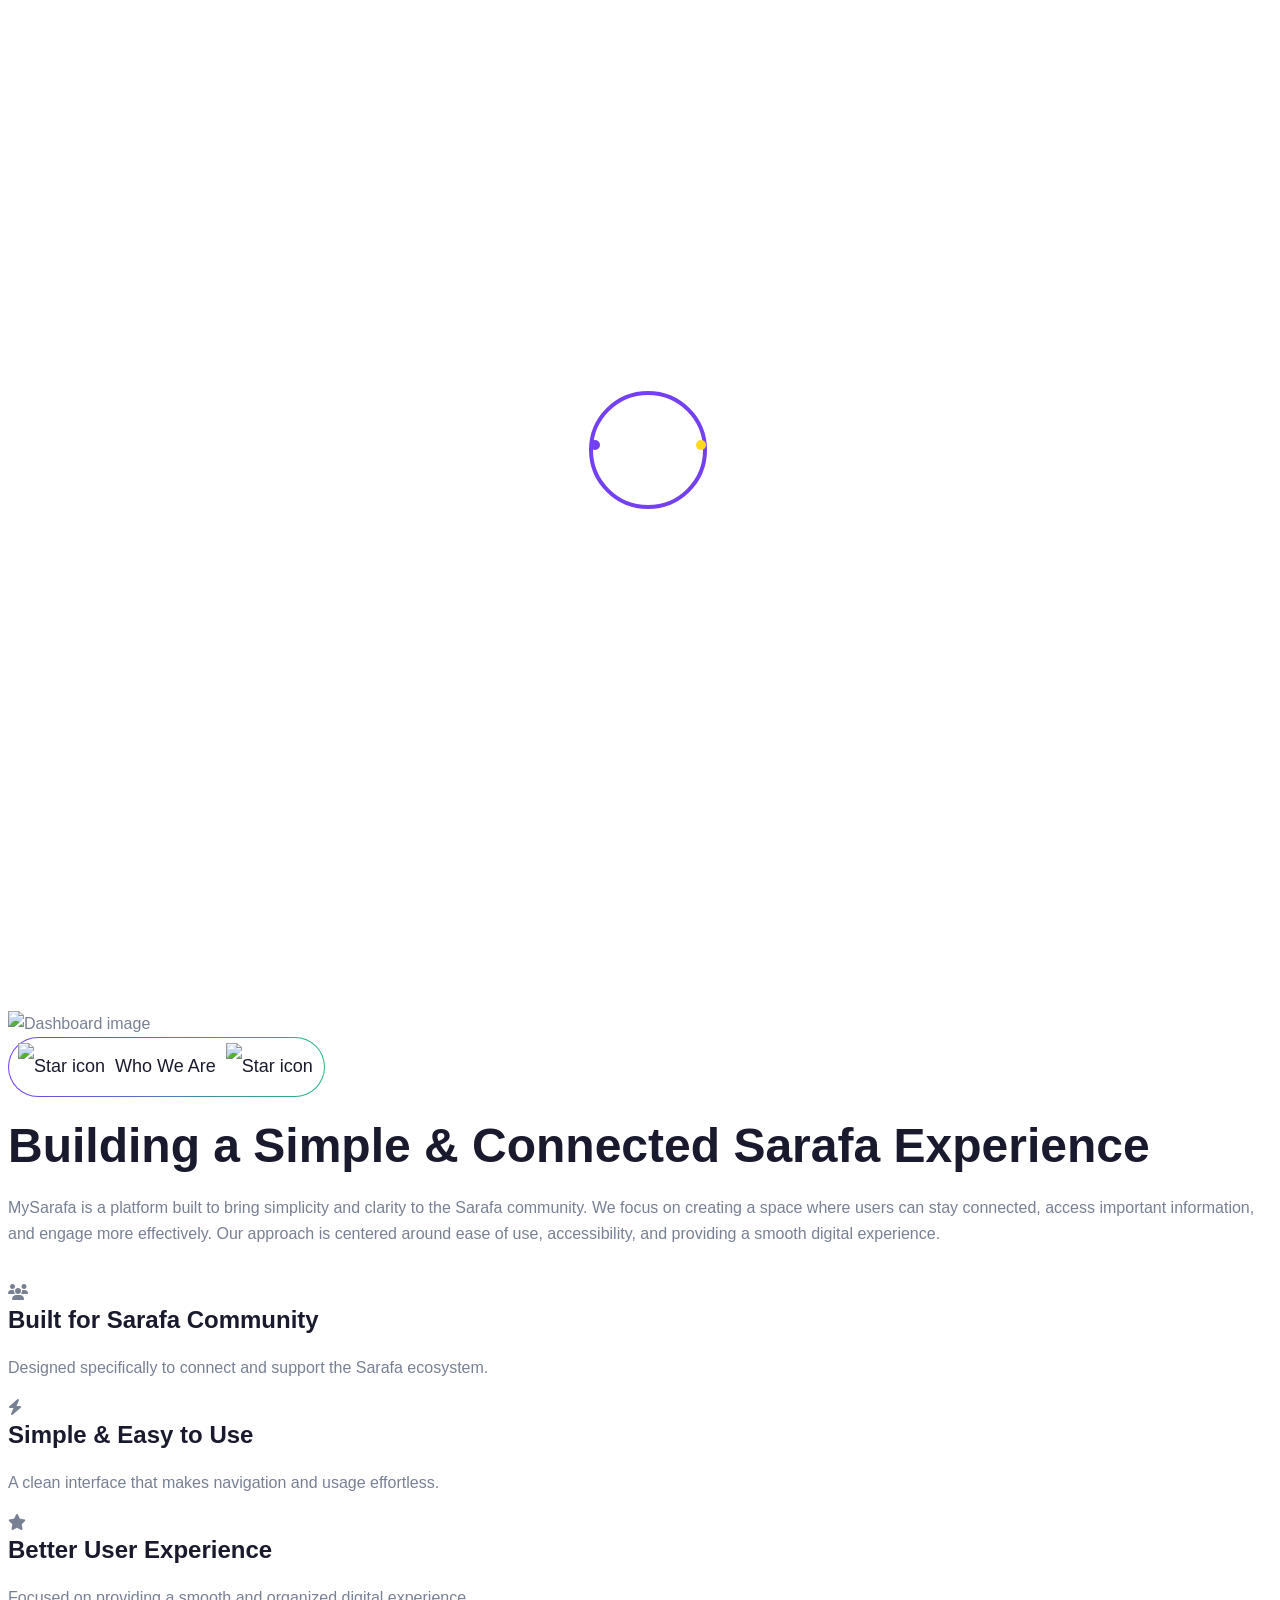
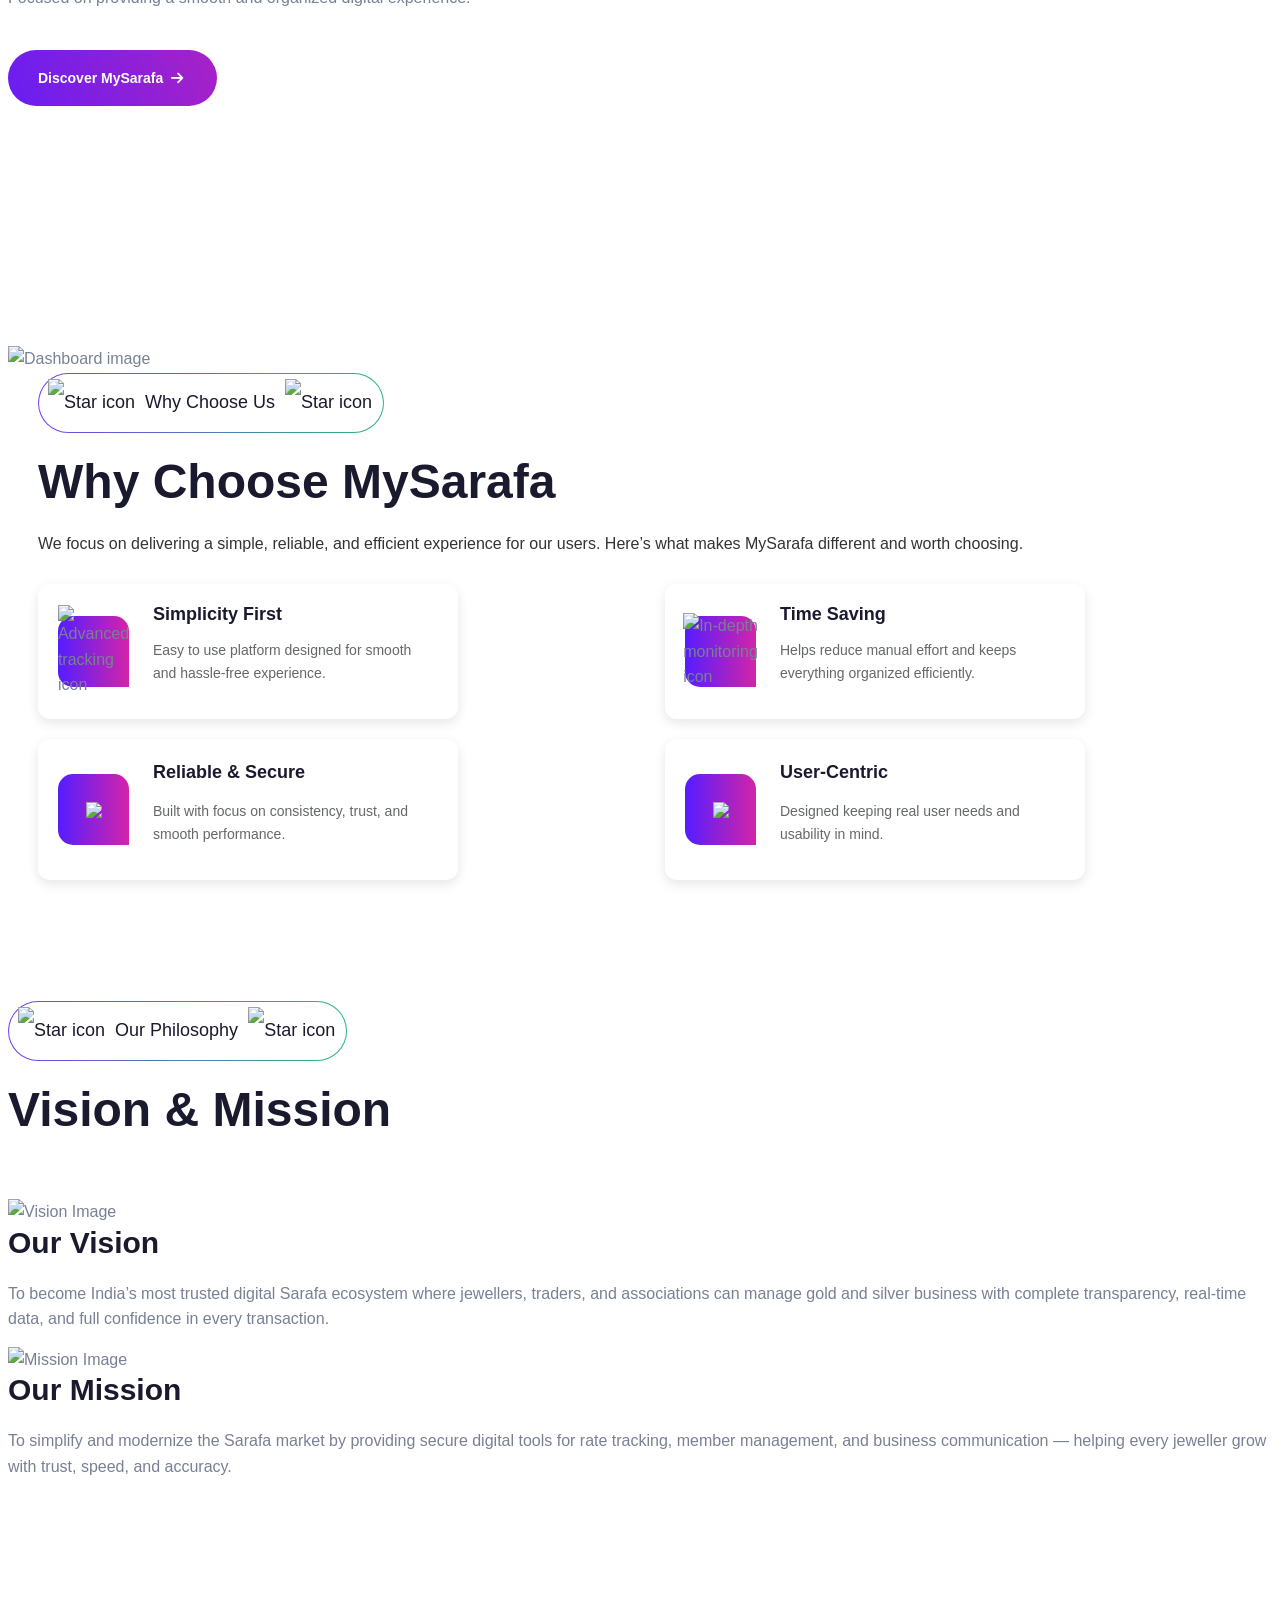
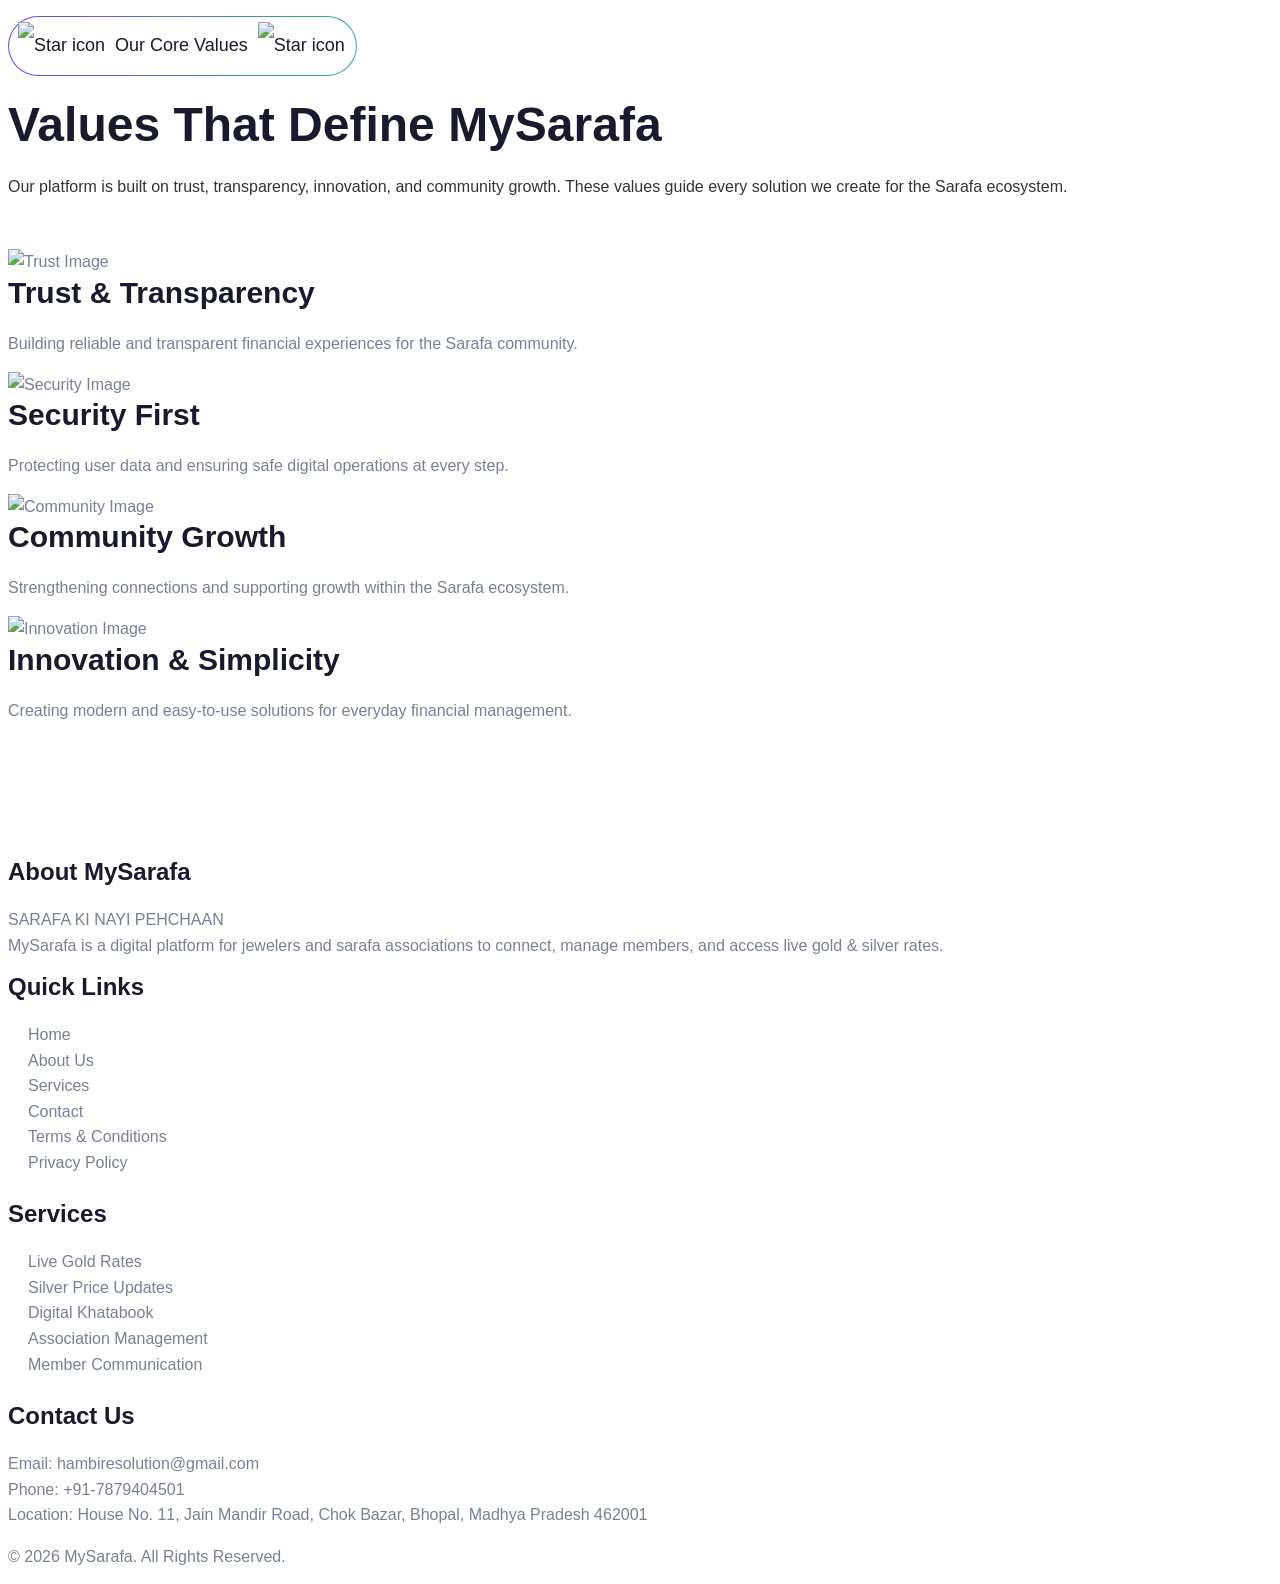
==== commit 833c2bba: "Refactor About Us page with new links and content Updated the About Us page by removing commented se" ====
--- a/landing-page/web/html/Mysarafa/about-us.html
+++ b/landing-page/web/html/Mysarafa/about-us.html
@@ -69,23 +69,26 @@
                 <li>
                   <a href="services.html" aria-label="Menu link">Services</a>
                 </li>
-                <!-- <li>
-                  <a href="" aria-label="Menu link">Pages</a>
-                </li>
-                <li>
-                  <a href="blog.html" aria-label="Menu link">Blog</a>
-                </li> -->
                 <li><a href="contact.html" aria-label="Menu link">Contact Us</a></li>
               </ul>
             </div>
           </div>
-          <div class="cs_main_header_right">
+          <!-- <div class="cs_main_header_right">
             <a href="#" aria-label="Get started button"
               class="getStartedBtn cs_btn cs_style_1 cs_bg_1 cs_fs_14 cs_bold cs_white_color text-uppercase">
               <span>Get Started</span>
               <span class="cs_btn_icon"><i class="fa-solid fa-arrow-right"></i></span>
             </a>
-          </div>
+          </div> -->
+
+          <div class="cs_btns_group">
+            <a href="http://app.mysarafa.com/" aria-label="Get started button"
+              class="cs_btn cs_style_1 cs_bg_1 cs_fs_14 cs_bold cs_white_color text-uppercase">
+              <span>Get Started</span>
+              <span class="cs_btn_icon"><i class="fa-solid fa-arrow-right"></i></span>
+            </a>
+          </div>
+
         </div>
       </div>
     </div>
@@ -135,13 +138,21 @@
             </p>
           </div>
 
-          <div class="cs_btns_group justify-content-center">
+          <!-- <div class="cs_btns_group justify-content-center">
             <a href="#" class="getStartedBtn cs_btn cs_style_1 cs_bg_1 cs_white_color">
               <span>Get Started</span>
               <span class="cs_btn_icon">
                 <i class="fa-solid fa-arrow-right"></i>
               </span>
             </a>
+          </div> -->
+
+          <div class="cs_btns_group">
+            <a href="http://app.mysarafa.com/" aria-label="Get started button"
+              class="cs_btn cs_style_1 cs_bg_1 cs_fs_14 cs_bold cs_white_color text-uppercase">
+              <span>Get Started</span>
+              <span class="cs_btn_icon"><i class="fa-solid fa-arrow-right"></i></span>
+            </a>
           </div>
 
         </div>
@@ -153,7 +164,7 @@
   </section>
   <!-- End About Hero Section -->
 
-  <!-- Start Feature Section -->
+  <!-- Start Who we are Section -->
   <section class="position-relative">
     <div class="cs_height_120 cs_height_lg_80"></div>
     <div class="container">
@@ -161,7 +172,8 @@
         <div class="row cs_gap_y_40">
           <div class="col-lg-5 order-lg-2">
             <div class="cs_card_thumbnail">
-              <img src="assets/img/image(2).png" alt="Dashboard image">
+              <!-- <img src="assets/img/image(2).png" alt="Dashboard image"> -->
+              <img src="assets/img/AssociationDekstop.png" alt="Dashboard image">
             </div>
           </div>
           <div class="col-lg-7 order-lg-1">
@@ -205,12 +217,20 @@
                   <p>Focused on providing a smooth and organized digital experience.</p>
                 </div>
               </div>
-              <div class="cs_btns_group">
+              <!-- <div class="cs_btns_group">
                 <a href="#" aria-label="Get started button"
                   class="getStartedBtn cs_btn cs_style_1 cs_bg_1 cs_fs_14 cs_bold cs_white_color text-uppercase">
                   <span>Discover MySarafa</span>
                   <span class="cs_btn_icon"><i class="fa-solid fa-arrow-right"></i></span>
                 </a>
+              </div> -->
+
+              <div class="cs_btns_group">
+                <a href="http://app.mysarafa.com/" aria-label="Get started button"
+                  class="cs_btn cs_style_1 cs_bg_1 cs_fs_14 cs_bold cs_white_color text-uppercase">
+                  <span>Discover MySarafa</span>
+                  <span class="cs_btn_icon"><i class="fa-solid fa-arrow-right"></i></span>
+                </a>
               </div>
             </div>
           </div>
@@ -220,7 +240,7 @@
     <div class="cs_height_120 cs_height_lg_80"></div>
   </section>
   <!-- End Feature Section -->
-  <!-- Start Customization Section -->
+  <!-- Start Why choose us Section -->
   <section class="position-relative">
     <div class="cs_height_120 cs_height_lg_80"></div>
     <div class="container">
@@ -228,7 +248,8 @@
         <div class="row cs_gap_y_50 position-relative z-1">
           <div class="col-lg-6">
             <div class="cs_card_thumbnail position-relative">
-              <img src="assets/img/image(2).png" alt="Dashboard image">
+              <!-- <img src="assets/img/image(2).png" alt="Dashboard image"> -->
+              <img src="assets/img/WhychooseUsMobileImage.png" alt="Dashboard image">
             </div>
           </div>
           <div class="col-lg-6">
@@ -289,8 +310,8 @@
     </div>
     <div class="cs_height_120 cs_height_lg_80"></div>
   </section>
-  <!-- End Customization Section -->
-
+  <!-- End Why choose us Section -->
+  <!-- start Our Philosophy section  -->
   <section class="vision_mission_section">
 
     <div class="container">
@@ -352,6 +373,7 @@
     </div>
 
   </section>
+  <!-- end Our Philosophy sectio -->
 
   <!-- Start Core Values Section -->
   <section class="position-relative">
@@ -488,8 +510,12 @@
         <div class="col-md-3 col-sm-6 footer_col">
           <h4>About MySarafa</h4>
           <p>
-            My Sarafa is a digital platform for sarafa owners, jewelers, and gold merchants to manage associations,
-            connect with members, and access live gold & silver rates in one place.
+            <span class="footer_tagline">
+              SARAFA KI NAYI PEHCHAAN
+            </span>
+            <br>
+            MySarafa is a digital platform for jewelers and sarafa associations
+            to connect, manage members, and access live gold & silver rates.
           </p>
         </div>
 
@@ -500,7 +526,6 @@
             <li><a href="index.html">Home</a></li>
             <li><a href="about-us.html">About Us</a></li>
             <li><a href="services.html">Services</a></li>
-            <li><a href="blog.html">Blog</a></li>
             <li><a href="contact.html">Contact</a></li>
             <li><a href="termsConditions.html">Terms & Conditions</a></li>
             <li><a href="privacyPolicy.html">Privacy Policy</a></li>
@@ -527,12 +552,6 @@
             Phone: +91-7879404501<br>
             Location: House No. 11, Jain Mandir Road, Chok Bazar, Bhopal, Madhya Pradesh 462001
           </p>
-
-          <div class="social_links">
-            <a href="#">Facebook</a>
-            <a href="#">Instagram</a>
-            <a href="#">WhatsApp</a>
-          </div>
         </div>
 
       </div>
@@ -544,6 +563,7 @@
 
     </div>
   </footer>
+
 
   <!-- End Footer Section -->
   <!-- Start Scroll Up Button -->
@@ -562,4 +582,4 @@
   <script src="assets/js/main.js"></script>
 </body>
 
-</html>+</html>
